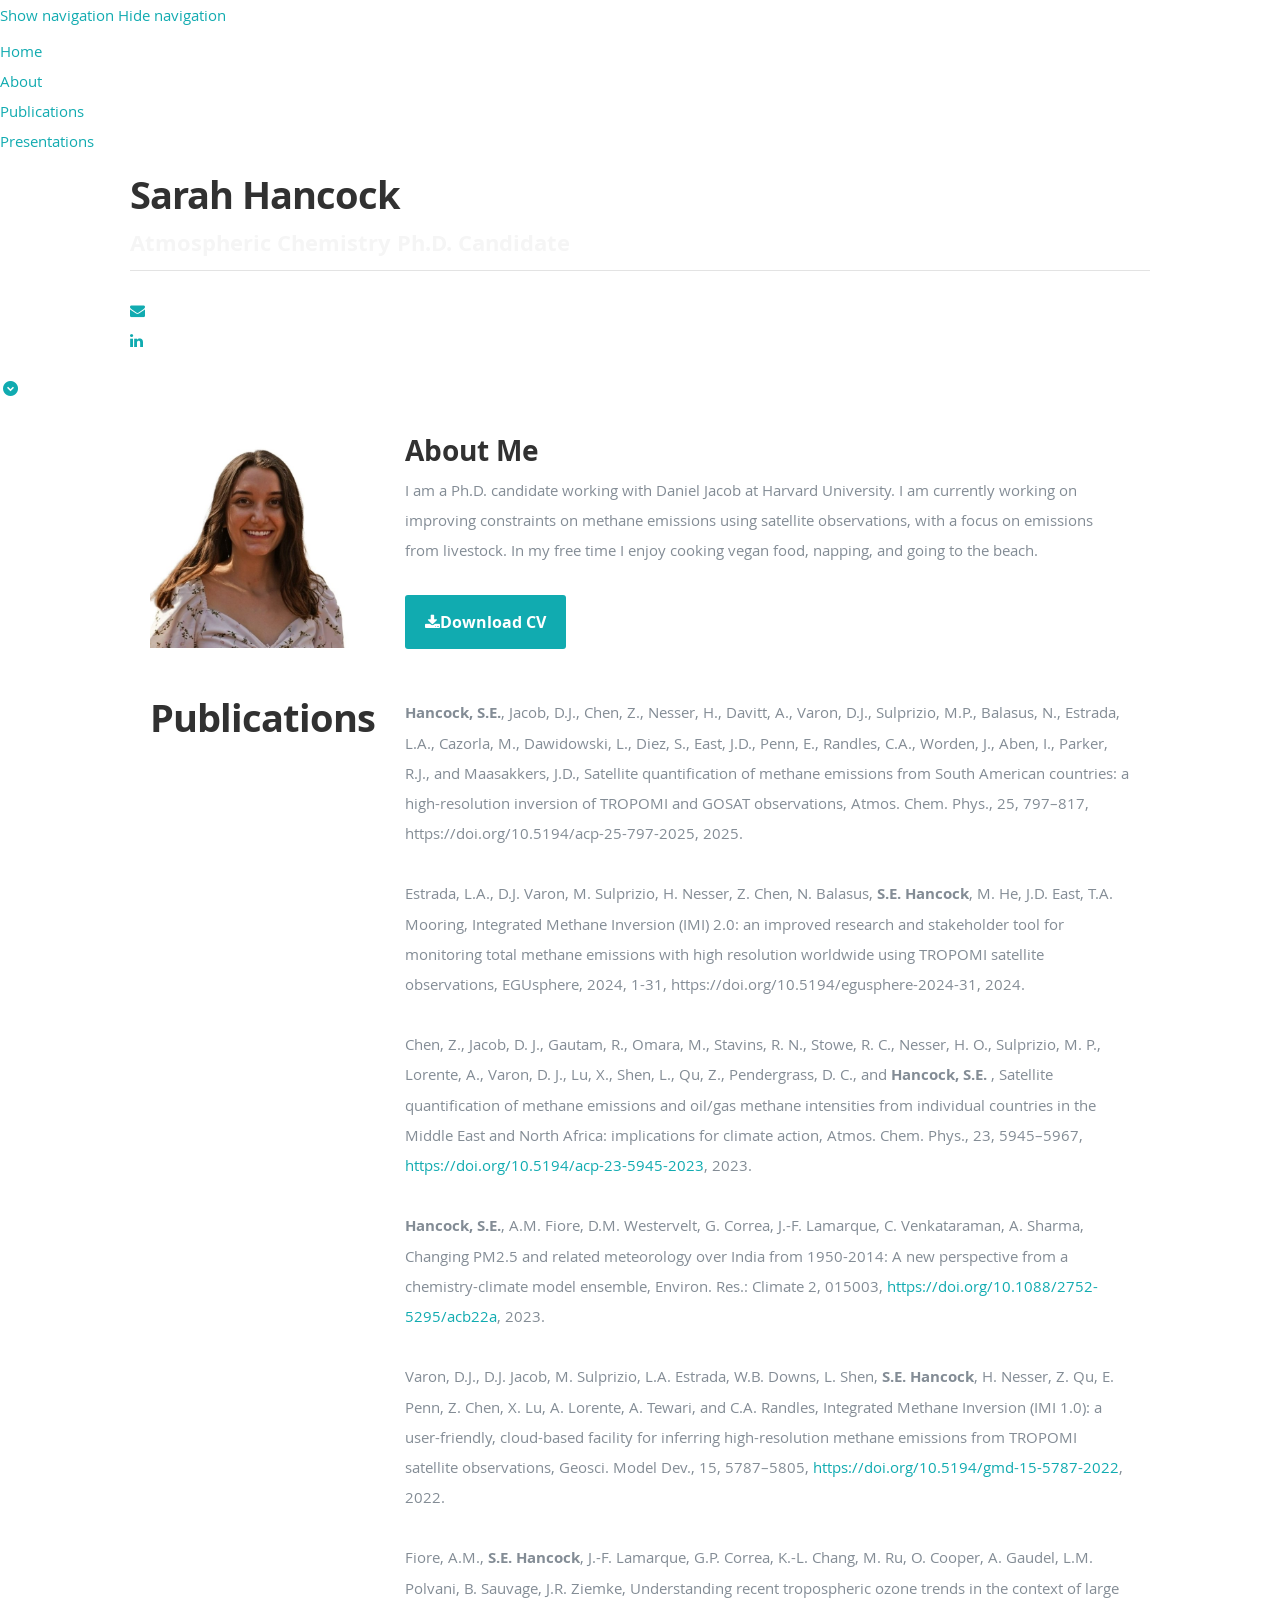
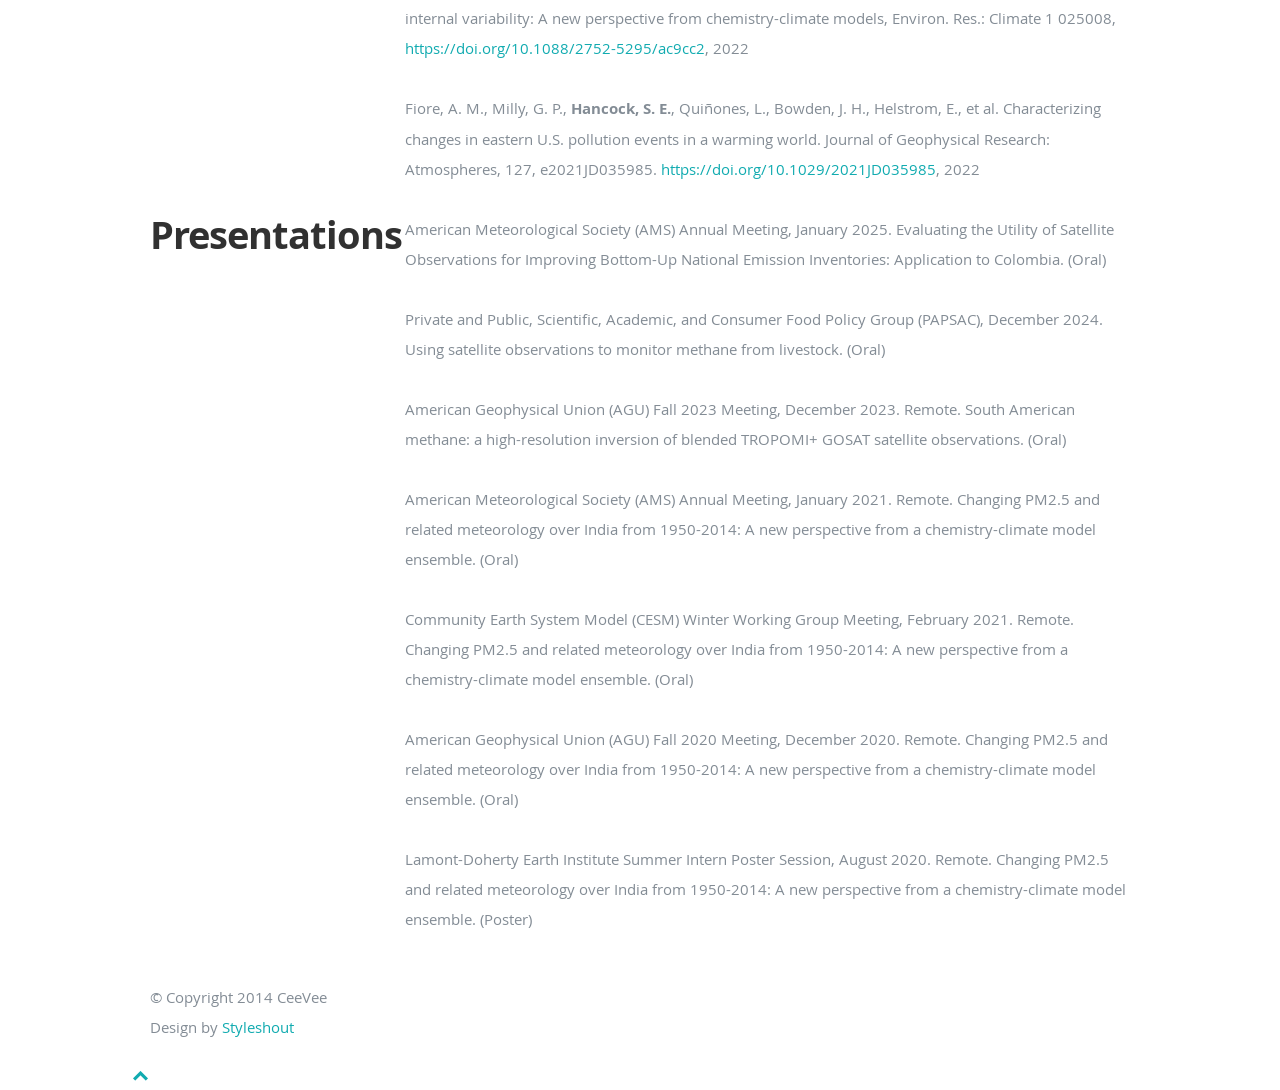
==== index.html @ 3d1467e2 "Fix citation" ====
<!DOCTYPE html>
<!--[if lt IE 8 ]><html class="no-js ie ie7" lang="en"> <![endif]-->
<!--[if IE 8 ]><html class="no-js ie ie8" lang="en"> <![endif]-->
<!--[if (gte IE 8)|!(IE)]><!--><html class="no-js" lang="en"> <!--<![endif]-->
<head>

   <!--- Basic Page Needs
   ================================================== -->
   <meta charset="utf-8">
	<title>Sarah Hancock</title>
	<meta name="description" content="">
	<meta name="author" content="">

   <!-- Mobile Specific Metas
   ================================================== -->
	<meta name="viewport" content="width=device-width, initial-scale=1, maximum-scale=1">

	<!-- CSS
    ================================================== -->
   <link rel="stylesheet" href="css/default.css">
	<link rel="stylesheet" href="css/layout.css">
   <link rel="stylesheet" href="css/media-queries.css">
   <link rel="stylesheet" href="css/magnific-popup.css">

   <!-- Script
   ================================================== -->
	<script src="js/modernizr.js"></script>

   <!-- Favicons
	================================================== -->
	<link rel="shortcut icon" href="favicon.png" >

</head>

<body>

   <!-- Header
   ================================================== -->
   <header id="home">

      <nav id="nav-wrap">

         <a class="mobile-btn" href="#nav-wrap" title="Show navigation">Show navigation</a>
	      <a class="mobile-btn" href="#" title="Hide navigation">Hide navigation</a>

         <ul id="nav" class="nav">
            <li class="current"><a class="smoothscroll" href="#home">Home</a></li>
            <li><a class="smoothscroll" href="#about">About</a></li>
            <li><a class="smoothscroll" href="#publications">Publications</a></li>
            <li><a class="smoothscroll" href="#presentations">Presentations</a></li>
	         <!-- <li><a class="smoothscroll" href="#resume">Resume</a></li> -->
         </ul> <!-- end #nav -->

      </nav> <!-- end #nav-wrap -->

      <div class="row banner">
         <div class="banner-text">
            <h1 class="responsive-headline">Sarah Hancock</h1>
            <h3 style="color:whitesmoke;">Atmospheric Chemistry Ph.D. Candidate</h3>
            <hr />
            <ul class="social">
               <!-- add other icons later like research gate, google scholar -->
               <!-- <li><a href="https://scholar.google.com/citations?user=AaRgiAwAAAAJ&hl=en"><i class="fa-brands fa-google-scholar"></i></a></li> -->
               <li><a href="mailto: sarahhancock@g.harvard.edu"><i class="fa fa-envelope"></i></a></li>
               <li><a href="https://www.linkedin.com/in/sarah-e-hancock/"><i class="fa fa-linkedin"></i></a></li>
            </ul>
         </div>
      </div>

      <p class="scrolldown">
         <a class="smoothscroll" href="#about"><i class="icon-down-circle"></i></a>
      </p>

   </header> <!-- Header End -->


   <!-- About Section
   ================================================== -->
   <section id="about">

      <div class="row">

         <div class="three columns">

            <img class="profile-pic"  src="images/profilepic.jpg" alt="" />

         </div>

         <div class="nine columns main-col">

            <h2>About Me</h2>

            <p>I am a Ph.D. candidate working with Daniel Jacob at Harvard University. I am currently working on improving constraints on methane emissions using satellite observations, with a focus on emissions from livestock. In my free time I enjoy cooking vegan food, napping, and going to the beach. 
            </p>

            <div class="row">

               <div class="columns download">
                  <p>
                     <a href="files/Hancock_CV.pdf" class="button" download><i class="fa fa-download"></i>Download CV</a>
                  </p>
               </div>

            </div> <!-- end row -->

         </div> <!-- end .main-col -->

      </div>

   </section> <!-- About Section End-->


   <!-- Resume Section
   ================================================== -->
   <section id = "publications">
   <section id="resume">

      <!-- Publications
      ----------------------------------------------- -->
      <div class="row">
         <div></div>

         <div class="three columns header-col">
            <h1><span>Publications</span></h1>
         </div>

         <div class="nine columns main-col">

            <div class="row item">
               <div class="twelve columns">
                  <p>
                  <b>Hancock, S.E.</b>, Jacob, D.J., Chen, Z., Nesser, H., Davitt, A., Varon, D.J., Sulprizio, M.P., Balasus, N., Estrada, L.A., Cazorla, M., Dawidowski, L., Diez, S., East, J.D., Penn, E., Randles, C.A., Worden, J., Aben, I., Parker, R.J., and Maasakkers, J.D., Satellite quantification of methane emissions from South American countries: a high-resolution inversion of TROPOMI and GOSAT observations, Atmos. Chem. Phys., 25, 797–817, https://doi.org/10.5194/acp-25-797-2025, 2025.
                  </p>
               </div>
            </div> <!-- item end -->

            <div class="row item">
               <div class="twelve columns">
                  <p>
                  Estrada, L.A., D.J. Varon, M. Sulprizio, H. Nesser, Z. Chen, N. Balasus, <b>S.E. Hancock</b>, M. He, J.D. East, T.A. Mooring, Integrated Methane Inversion (IMI) 2.0: an improved research and stakeholder tool for monitoring total methane emissions with high resolution worldwide using TROPOMI satellite observations, EGUsphere, 2024, 1-31, https://doi.org/10.5194/egusphere-2024-31, 2024.
                  </p>
               </div>
            </div> <!-- item end -->

            <div class="row item">
               <div class="twelve columns">
                  <p>
                  Chen, Z., Jacob, D. J., Gautam, R., Omara, M., Stavins, R. N., Stowe, R. C., Nesser, H. O., Sulprizio, M. P., Lorente, A., Varon, D. J., Lu, X., Shen, L., Qu, Z., Pendergrass, D. C., and <b> Hancock, S.E. </b>, Satellite quantification of methane emissions and oil/gas methane intensities from individual countries in the Middle East and North Africa: implications for climate action, Atmos. Chem. Phys., 23, 5945–5967, <a href = "https://doi.org/10.5194/acp-23-5945-2023">https://doi.org/10.5194/acp-23-5945-2023</a>, 2023.
                  </p>
               </div>
            </div> <!-- item end -->

            <div class="row item">
               <div class="twelve columns">
                  <p>
                  <b>Hancock, S.E.</b>, A.M. Fiore, D.M. Westervelt, G. Correa, J.-F. Lamarque, C. Venkataraman, A. Sharma, Changing PM2.5 and related meteorology over India from 1950-2014: A new perspective from a chemistry-climate model ensemble, Environ. Res.: Climate 2, 015003, <a href = "https://doi.org/10.1088/2752-5295/acb22a">https://doi.org/10.1088/2752-5295/acb22a</a>, 2023.
                  </p>
               </div>
            </div> <!-- item end -->

            <div class="row item">
               <div class="twelve columns">
                  <p>
                  Varon, D.J., D.J. Jacob, M. Sulprizio, L.A. Estrada, W.B. Downs, L. Shen, <b>S.E. Hancock</b>, H. Nesser, Z. Qu, E. Penn, Z. Chen, X. Lu, A. Lorente, A. Tewari, and C.A. Randles, Integrated Methane Inversion (IMI 1.0): a user-friendly, cloud-based facility for inferring high-resolution methane emissions from TROPOMI satellite observations, Geosci. Model Dev., 15, 5787–5805,  <a href="https://doi.org/10.5194/gmd-15-5787-2022">https://doi.org/10.5194/gmd-15-5787-2022</a>, 2022.
                  </p>
               </div>
            </div> <!-- item end -->

            <div class="row item">
               <div class="twelve columns">
                  <p>
                  Fiore, A.M., <b>S.E. Hancock</b>, J.-F. Lamarque, G.P. Correa, K.-L. Chang, M. Ru, O. Cooper, A. Gaudel, L.M. Polvani, B. Sauvage, J.R. Ziemke, Understanding recent tropospheric ozone trends in the context of large internal variability: A new perspective from chemistry-climate models, Environ. Res.: Climate 1 025008, <a href = "https://doi.org/10.1088/2752-5295/ac9cc2">https://doi.org/10.1088/2752-5295/ac9cc2</a>, 2022
                  </p>
               </div>
            </div> <!-- item end -->

            <div class="row item">
               <div class="twelve columns">
                  <p>
                  Fiore, A. M., Milly, G. P., <b>Hancock, S. E.</b>, Quiñones, L., Bowden, J. H., Helstrom, E., et al. Characterizing changes in eastern U.S. pollution events in a warming world. Journal of Geophysical Research: Atmospheres, 127, e2021JD035985. <a href = "https://doi.org/10.1029/2021JD035985">https://doi.org/10.1029/2021JD035985</a>, 2022
                  </p>
               </div>
            </div> <!-- item end -->

         </div> <!-- main-col end -->

      </div> <!-- End Work -->
   </section>
   </section>

   <section id = "presentations">
   <section id="resume">
      <div class="row">
         <div class="three columns header-col">
            <h1><span>Presentations</span></h1>
         </div>

         <div class="nine columns main-col">
            <div class="row item">
               <div class="twelve columns">
                  <p>
                  American Meteorological Society (AMS) Annual Meeting, January 2025.
                  Evaluating the Utility of Satellite Observations for Improving Bottom-Up National Emission Inventories: Application to Colombia. (Oral)
                  </p>
               </div>
            </div> <!-- item end -->
            <div class="row item">
               <div class="twelve columns">
                  <p>
                  Private and Public, Scientific, Academic, and Consumer Food Policy Group (PAPSAC), December 2024. Using satellite observations to monitor methane from livestock. (Oral)
                  </p>
               </div>
            </div> <!-- item end -->
            <div class="row item">
               <div class="twelve columns">
                  <p>
                  American Geophysical Union (AGU) Fall 2023 Meeting, December 2023.
                  Remote. South American methane: a high-resolution inversion of blended TROPOMI+ GOSAT satellite observations. (Oral) 
                  </p>
               </div>
            </div> <!-- item end -->

            <div class="row item">
               <div class="twelve columns">
                  <p>
                  American Meteorological Society (AMS) Annual Meeting, January 2021.
                  Remote. Changing PM2.5 and related meteorology over India from 1950-2014: A new perspective from a chemistry-climate model ensemble. (Oral) 
                  </p>
               </div>
            </div> <!-- item end -->

            <div class="row item">
               <div class="twelve columns">
                  <p>
                  Community Earth System Model (CESM) Winter Working Group Meeting, February 2021.
                  Remote. Changing PM2.5 and related meteorology over India from 1950-2014: A new perspective from a chemistry-climate model ensemble. (Oral) 
                  </p>
               </div>
            </div> <!-- item end -->

            <div class="row item">
               <div class="twelve columns">
                  <p>
                  American Geophysical Union (AGU) Fall 2020 Meeting, December 2020.
                  Remote. Changing PM2.5 and related meteorology over India from 1950-2014: A new perspective from a chemistry-climate model ensemble. (Oral) 
                  </p>
               </div>
            </div> <!-- item end -->

            <div class="row item">
               <div class="twelve columns">
                  <p>
                  Lamont-Doherty Earth Institute Summer Intern Poster Session, August 2020.
                  Remote. Changing PM2.5 and related meteorology over India from 1950-2014: A new perspective from a chemistry-climate model ensemble. (Poster)
                  </p>
               </div>
            </div> <!-- item end -->
         </div> <!-- main-col end -->

      </div> <!-- End Work -->

   </section> <!-- Resume Section End-->
   </section>




   <!-- footer
   ================================================== -->
   <footer>

      <div class="row">

         <div class="twelve columns">

            <ul class="social-links">
            </ul>

            <ul class="copyright">
               <li>&copy; Copyright 2014 CeeVee</li>
               <li>Design by <a href="http://www.styleshout.com/" title="Styleshout" target="_blank">Styleshout</a></li>   
            </ul>

         </div>

         <div id="go-top"><a class="smoothscroll" title="Back to Top" href="#home"><i class="icon-up-open"></i></a></div>

      </div>

   </footer> <!-- Footer End-->

   <!-- Java Script
   ================================================== -->
   <script src="http://ajax.googleapis.com/ajax/libs/jquery/1.10.2/jquery.min.js"></script>
   <script>window.jQuery || document.write('<script src="js/jquery-1.10.2.min.js"><\/script>')</script>
   <script type="text/javascript" src="js/jquery-migrate-1.2.1.min.js"></script>

   <script src="js/jquery.flexslider.js"></script>
   <script src="js/waypoints.js"></script>
   <script src="js/jquery.fittext.js"></script>
   <script src="js/magnific-popup.js"></script>
   <script src="js/init.js"></script>

</body>

</html>
---- css/default.css ----
/*
=====================================================================
*   Ceevee v1.0 Default Stylesheet
*   url: styleshout.com
*   03-17-2014
=====================================================================

TOC:
a. Webfonts and Icon fonts
b. Reset
c. Default Styles
   1. Basic
   2. Typography
   3. Links
   4. Images
   5. Buttons
   6. Forms
d. Grid
e. Others
   1. Clearing
   2. Misc

=====================================================================  */

/* ------------------------------------------------------------------ */
/* a. Webfonts and Icon fonts
 ------------------------------------------------------------------ */

@import url("fonts.css");
@import url("fontello/css/fontello.css");
@import url("font-awesome/css/font-awesome.min.css");

/* ------------------------------------------------------------------
/* b. Reset
      Adapted from:
      Normalize.css - https://github.com/necolas/normalize.css/
      HTML5 Doctor Reset - html5doctor.com/html-5-reset-stylesheet/
/* ------------------------------------------------------------------ */

html, body, div, span, object, iframe,
h1, h2, h3, h4, h5, h6, p, blockquote, pre,
abbr, address, cite, code,
del, dfn, em, img, ins, kbd, q, samp,
small, strong, sub, sup, var,
b, i,
dl, dt, dd, ol, ul, li,
fieldset, form, label, legend,
table, caption, tbody, tfoot, thead, tr, th, td,
article, aside, canvas, details, figcaption, figure,
footer, header, hgroup, menu, nav, section, summary,
time, mark, audio, video {
   margin: 0;
   padding: 0;
   border: 0;
   outline: 0;
   font-size: 100%;
   vertical-align: baseline;
   background: transparent;
}

article,aside,details,figcaption,figure,
footer,header,hgroup,menu,nav,section {
   display: block;
}

audio,
canvas,
video {
   display: inline-block;
}

audio:not([controls]) {
   display: none;
   height: 0;
}

[hidden] { display: none; }

code, kbd, pre, samp {
   font-family: monospace, serif;
   font-size: 1em;
}

pre {
   white-space: pre;
   white-space: pre-wrap;
   word-wrap: break-word;
}

blockquote, q { quotes: &#8220 &#8220; }

blockquote:before, blockquote:after,
q:before, q:after {
   content: '';
   content: none;
}

ins {
   background-color: #ff9;
   color: #000;
   text-decoration: none;
}

mark {
   background-color: #A7F4F6;
   color: #555;
}

del { text-decoration: line-through; }

abbr[title], dfn[title] {
   border-bottom: 1px dotted;
   cursor: help;
}

table {
   border-collapse: collapse;
   border-spacing: 0;
}


/* ------------------------------------------------------------------ */
/* c. Default and Basic Styles
      Adapted from:
      Skeleton CSS Framework - http://www.getskeleton.com/
      Typeplate Typographic Starter Kit - http://typeplate.com/
/* ------------------------------------------------------------------ */

/*  1. Basic  ------------------------------------------------------- */

*,
*:before,
*:after {
   -moz-box-sizing: border-box;
   -webkit-box-sizing: border-box;
   box-sizing: border-box;
}

html {
   font-size: 62.5%;
   -webkit-font-smoothing: antialiased;
}

body {
   background: #fff;
   font-family: 'opensans-regular', sans-serif;
   font-weight: normal;
   font-size: 15px;
   line-height: 30px;
	color: #838C95;

   -webkit-font-smoothing: antialiased; /* Fix for webkit rendering */
	-webkit-text-size-adjust: 100%;
}

/*  2. Typography
       Vertical rhythm with leading derived from 6
--------------------------------------------------------------------- */

h1, h2, h3, h4, h5, h6 {
   color: #313131;
	font-family: 'opensans-bold', sans-serif;
   font-weight: normal;
}
h1 a, h2 a, h3 a, h4 a, h5 a, h6 a { font-weight: inherit; }
h1 { font-size: 38px; line-height: 42px; margin-bottom: 12px; letter-spacing: -1px; }
h2 { font-size: 28px; line-height: 36px; margin-bottom: 6px; }
h3 { font-size: 22px; line-height: 30px; margin-bottom: 12px; }
h4 { font-size: 20px; line-height: 30px; margin-bottom: 6px; }
h5 { font-size: 18px; line-height: 30px; }
h6 { font-size: 14px; line-height: 30px; }
.subheader { }

p { margin: 0 0 30px 0; }
p img { margin: 0; }
p.lead {
   font: 19px/36px 'opensans-light', sans-serif;
   margin-bottom: 18px;
}

/* for 'em' and 'strong' tags, font-size and line-height should be same with
the body tag due to rendering problems in some browsers */
em { font: 15px/30px 'opensans-italic', sans-serif; }
strong, b { font: 15px/30px 'opensans-bold', sans-serif; }
small { font-size: 11px; line-height: inherit; }

/*	Blockquotes */
blockquote {
   margin: 30px 0px;
   padding-left: 40px;
   position: relative;
}
blockquote:before {
   content: "\201C";
   opacity: 0.45;
   font-size: 80px;
   line-height: 0px;
   margin: 0;
   font-family: arial, sans-serif;

   position: absolute;
   top:  30px;
	left: 0;
}
blockquote p {
   font-family: 'librebaskerville-italic', serif;
   padding: 0;
   font-size: 18px;
   line-height: 36px;
}
blockquote cite {
   display: block;
   font-size: 12px;
   font-style: normal;
   line-height: 18px;
}
blockquote cite:before { content: "\2014 \0020"; }
blockquote cite a,
blockquote cite a:visited { color: #8B9798; border: none }

/* ---------------------------------------------------------------------
/*  Pull Quotes Markup
/*
    <aside class="pull-quote">
		<blockquote>
			<p></p>
		</blockquote>
	 </aside>
/*
/* --------------------------------------------------------------------- */
.pull-quote {
   position: relative;
	padding: 18px 30px 18px 0px;
}
.pull-quote:before,
.pull-quote:after {
	height: 1em;
	opacity: 0.45;
	position: absolute;
	font-size: 80px;
   font-family: Arial, Sans-Serif;
}
.pull-quote:before {
	content: "\201C";
	top:  33px;
	left: 0;
}
.pull-quote:after {
	content: '\201D';
	bottom: -33px;
	right: 0;
}
.pull-quote blockquote {
   margin: 0;
}
.pull-quote blockquote:before {
   content: none;
}

/* Abbreviations */
abbr {
   font-family: 'opensans-bold', sans-serif;
	font-variant: small-caps;
	text-transform: lowercase;
   letter-spacing: .5px;
	color: gray;
}
abbr:hover { cursor: help; }

/* drop cap */
.drop-cap:first-letter {
	float: left;
	margin: 0;
	padding: 14px 6px 0 0;
	font-size: 84px;
	font-family: /* Copperplate */ 'opensans-bold', sans-serif;
   line-height: 60px;
	text-indent: 0;
	background: transparent;
	color: inherit;
}

hr { border: solid #E3E3E3; border-width: 1px 0 0; clear: both; margin: 11px 0 30px; height: 0; }


/*  3. Links  ------------------------------------------------------- */

a, a:visited {
   text-decoration: none;
   outline: 0;
   color: #11ABB0;

   -webkit-transition: color .3s ease-in-out;
   -moz-transition: color .3s ease-in-out;
   -o-transition: color .3s ease-in-out;
   transition: color .3s ease-in-out;
}
a:hover, a:focus { color: #313131; }
p a, p a:visited { line-height: inherit; }


/*  4. List  --------------------------------------------------------- */

ul, ol { margin-bottom: 24px; margin-top: 12px; }
ul { list-style: none outside; }
ol { list-style: decimal; }
ol, ul.square, ul.circle, ul.disc { margin-left: 30px; }
ul.square { list-style: square outside; }
ul.circle { list-style: circle outside; }
ul.disc { list-style: disc outside; }
ul ul, ul ol,
ol ol, ol ul { margin: 6px 0 6px 30px; }
ul ul li, ul ol li,
ol ol li, ol ul li { margin-bottom: 6px; }
li { line-height: 18px; margin-bottom: 12px; }
ul.large li { }
li p { }

/* ---------------------------------------------------------------------
/*  Stats Tab Markup

    <ul class="stats-tabs">
		<li><a href="#">[value]<b>[name]</b></a></li>
	 </ul>

    Extend this object into your markup.
/*
/* --------------------------------------------------------------------- */
.stats-tabs {
   padding: 0;
   margin: 24px 0;
}
.stats-tabs li {
	display: inline-block;
	margin: 0 10px 18px 0;
	padding: 0 10px 0 0;
	border-right: 1px solid #ccc;
}
.stats-tabs li:last-child {
	margin: 0;
	padding: 0;
	border: none;
}
.stats-tabs li a {
	display: inline-block;
	font-size: 22px;
	font-family: 'opensans-bold', sans-serif;
   border: none;
   color: #313131;
}
.stats-tabs li a:hover {
   color:#11ABB0;
}
.stats-tabs li a b {
	display: block;
	margin: 6px 0 0 0;
	font-size: 13px;
	font-family: 'opensans-regular', sans-serif;
   color: #8B9798;
}

/* definition list */
dl { margin: 12px 0; }
dt { margin: 0; color:#11ABB0; }
dd { margin: 0 0 0 20px; }

/* Lining Definition Style Markup */
.lining dt,
.lining dd {
	display: inline;
	margin: 0;
}
.lining dt + dt:before,
.lining dd + dt:before {
	content: "\A";
	white-space: pre;
}
.lining dd + dd:before {
	content: ", ";
}
.lining dd:before {
	content: ": ";
	margin-left: -0.2em;
}

/* Dictionary Definition Style Markup */
.dictionary-style dt {
	display: inline;
	counter-reset: definitions;
}
.dictionary-style dt + dt:before {
	content: ", ";
	margin-left: -0.2em;
}
.dictionary-style dd {
	display: block;
	counter-increment: definitions;
}
.dictionary-style dd:before {
	content: counter(definitions, decimal) ". ";
}

/* Pagination */
.pagination {
   margin: 36px auto;
   text-align: center;
}
.pagination ul li {
   display: inline-block;
   margin: 0;
   padding: 0;
}
.pagination .page-numbers {
   font: 15px/18px 'opensans-bold', sans-serif;
   display: inline-block;
   padding: 6px 10px;
   margin-right: 3px;
   margin-bottom: 6px;
	color: #6E757C;
	background-color: #E6E8EB;

	-webkit-transition: all 200ms ease-in-out;
	-moz-transition: all 200ms ease-in-out;
	-o-transition: all 200ms ease-in-out;
	-ms-transition: all 200ms ease-in-out;
	transition: all 200ms ease-in-out;

   -moz-border-radius: 3px;
   -webkit-border-radius: 3px;
   -khtml-border-radius: 3px;
	border-radius: 3px;
}
.pagination .page-numbers:hover {
   background: #838A91;
   color: #fff;
}
.pagination .current,
.pagination .current:hover {
   background-color: #11ABB0;
   color: #fff;
}
.pagination .inactive,
.pagination .inactive:hover {
   background-color: #E6E8EB;
	color: #A9ADB2;
}
.pagination .prev, .pagination .next {}

/*  5. Images  --------------------------------------------------------- */

img {
   max-width: 100%;
   height: auto;
}
img.pull-right { margin: 12px 0px 0px 18px; }
img.pull-left { margin: 12px 18px 0px 0px; }

/*  6. Buttons  --------------------------------------------------------- */

.button,
.button:visited,
button,
input[type="submit"],
input[type="reset"],
input[type="button"] {
   font: 16px/30px 'opensans-bold', sans-serif;
   background: #11ABB0;
   display: inline-block;
	text-decoration: none;
   letter-spacing: 0;
   color: #fff;
	padding: 12px 20px;
	margin-bottom: 18px;
   border: none;
   cursor: pointer;
   height: auto;

   -webkit-transition: all .2s ease-in-out;
	-moz-transition: all .2s ease-in-out;
	-o-transition: all .2s ease-in-out;
	-ms-transition: all .2s ease-in-out;
	transition: all .2s ease-in-out;

   -moz-border-radius: 3px;
   -webkit-border-radius: 3px;
   -khtml-border-radius: 3px;
   border-radius: 3px;
}

.button:hover,
button:hover,
input[type="submit"]:hover,
input[type="reset"]:hover,
input[type="button"]:hover {
   background: #3d4145;
   color: #fff;
}

.button:active,
button:active,
input[type="submit"]:active,
input[type="reset"]:active,
input[type="button"]:active {
   background: #3d4145;
   color: #fff;
}

.button.full-width,
button.full-width,
input[type="submit"].full-width,
input[type="reset"].full-width,
input[type="button"].full-width {
	width: 100%;
	padding-left: 0 !important;
	padding-right: 0 !important;
	text-align: center;
}

/* Fix for odd Mozilla border & padding issues */
button::-moz-focus-inner,
input::-moz-focus-inner {
    border: 0;
    padding: 0;
}


/*  7. Forms  --------------------------------------------------------- */

form { margin-bottom: 24px; }
fieldset { margin-bottom: 24px; }

input[type="text"],
input[type="password"],
input[type="email"],
textarea,
select {
   display: block;
   padding: 18px 15px;
   margin: 0 0 24px 0;
   border: 0;
   outline: none;
   vertical-align: middle;
   min-width: 225px;
	max-width: 100%;
   font-size: 15px;
   line-height: 24px;
	color: #647373;
	background: #D3D9D9;

}

/* select { padding: 0;
   width: 220px;
   } */

input[type="text"]:focus,
input[type="password"]:focus,
input[type="email"]:focus,
textarea:focus {
   color: #B3B7BC;
	background-color: #3d4145;
}

textarea { min-height: 220px; }

label,
legend {
   font: 16px/24px 'opensans-bold', sans-serif;
	margin: 12px 0;
   color: #3d4145;
   display: block;
}
label span,
legend span {
	color: #8B9798;
   font: 14px/24px 'opensans-regular', sans-serif;
}

input[type="checkbox"],
input[type="radio"] {
    font-size: 15px;
    color: #737373;
}

input[type="checkbox"] { display: inline; }

/* ------------------------------------------------------------------ */
/* d. Grid
---------------------------------------------------------------------
   gutter = 40px.
/* ------------------------------------------------------------------ */

/* default
--------------------------------------------------------------- */
.row {
   width: 96%;
   max-width: 1020px;
   margin: 0 auto;
}
/* fixed width for IE8 */
.ie .row { width: 1000px ; }

.narrow .row { max-width: 980px; }

.row .row { width: auto; max-width: none; margin: 0 -20px; }

/* row clearing */
.row:before,
.row:after {
    content: " ";
    display: table;
}
.row:after {
    clear: both;
}

.column, .columns {
   position: relative;
   padding: 0 20px;
   min-height: 1px;
   float: left;
}
.column.centered, .columns.centered  {
    float: none;
    margin: 0 auto;
}

/* removed gutters */
.row.collapsed > .column,
.row.collapsed > .columns,
.column.collapsed, .columns.collapsed  { padding: 0; }

[class*="column"] + [class*="column"]:last-child { float: right; }
[class*="column"] + [class*="column"].end { float: right; }

/* column widths */
.row .one         { width: 8.33333%; }
.row .two         { width: 16.66667%; }
.row .three       { width: 25%; }
.row .four        { width: 33.33333%; }
.row .five        { width: 41.66667%; }
.row .six         { width: 50%; }
.row .seven       { width: 58.33333%; }
.row .eight       { width: 66.66667%; }
.row .nine        { width: 75%; }
.row .ten         { width: 83.33333%; }
.row .eleven      { width: 91.66667%; }
.row .twelve      { width: 100%; }

/* Offsets */
.row .offset-1    { margin-left: 8.33333%; }
.row .offset-2    { margin-left: 16.66667%; }
.row .offset-3    { margin-left: 25%; }
.row .offset-4    { margin-left: 33.33333%; }
.row .offset-5    { margin-left: 41.66667%; }
.row .offset-6    { margin-left: 50%; }
.row .offset-7    { margin-left: 58.33333%; }
.row .offset-8    { margin-left: 66.66667%; }
.row .offset-9    { margin-left: 75%; }
.row .offset-10   { margin-left: 83.33333%; }
.row .offset-11   { margin-left: 91.66667%; }

/* Push/Pull */
.row .push-1      { left: 8.33333%; }
.row .pull-1      { right: 8.33333%; }
.row .push-2      { left: 16.66667%; 	}
.row .pull-2      { right: 16.66667%; }
.row .push-3      { left: 25%; }
.row .pull-3      { right: 25%;	}
.row .push-4      { left: 33.33333%; }
.row .pull-4      { right: 33.33333%; }
.row .push-5      { left: 41.66667%; }
.row .pull-5      { right: 41.66667%; }
.row .push-6      { left: 50%; }
.row .pull-6      { right: 50%; }
.row .push-7      { left: 58.33333%; }
.row .pull-7      { right: 58.33333%; }
.row .push-8      { left: 66.66667%; 	}
.row .pull-8      { right: 66.66667%; }
.row .push-9      { left: 75%; }
.row .pull-9      { right: 75%; }
.row .push-10     { left: 83.33333%; }
.row .pull-10     { right: 83.33333%; }
.row .push-11     { left: 91.66667%; }
.row .pull-11     { right: 91.66667%; }

/* block grids
--------------------------------------------------------------------- */
.bgrid-sixths [class*="column"]   { width: 16.66667%; }
.bgrid-quarters [class*="column"] { width: 25%; }
.bgrid-thirds [class*="column"]   { width: 33.33333%; }
.bgrid-halves [class*="column"]   { width: 50%; }

[class*="bgrid"] [class*="column"] + [class*="column"]:last-child { float: left; }

/* Left clearing for block grid columns - columns that changes width in
different screen sizes. Allows columns with different heights to align
properly.
--------------------------------------------------------------------- */
.first { clear: left; }   /* first column in default screen */
.s-first { clear: none; } /* first column in smaller screens */

/* smaller screens
--------------------------------------------------------------- */
@media only screen and (max-width: 900px) {

   /* block grids on small screens */
   .s-bgrid-sixths [class*="column"]   { width: 16.66667%; }
   .s-bgrid-quarters [class*="column"] { width: 25%; }
   .s-bgrid-thirds [class*="column"]   { width: 33.33333%; }
   .s-bgrid-halves [class*="column"]   { width: 50%; }

   /* block grids left clearing */
   .first { clear: none; }
   .s-first { clear: left; }

}

/* mobile wide/smaller tablets
--------------------------------------------------------------- */
@media only screen and (max-width: 767px) {

   .row {
	   width: 460px;
	   margin: 0 auto;
      padding: 0;
	}
   .column, .columns {
	   width: auto !important;
	   float: none;
	   margin-left: 0;
	   margin-right: 0;
      padding: 0 30px;
   }
   .row .row { width: auto; max-width: none; margin: 0 -30px; }

   [class*="column"] + [class*="column"]:last-child { float: none; }
   [class*="bgrid"] [class*="column"] + [class*="column"]:last-child { float: none; }

   /* Offsets */
   .row .offset-1    { margin-left: 0%; }
   .row .offset-2    { margin-left: 0%; }
   .row .offset-3    { margin-left: 0%; }
   .row .offset-4    { margin-left: 0%; }
   .row .offset-5    { margin-left: 0%; }
   .row .offset-6    { margin-left: 0%; }
   .row .offset-7    { margin-left: 0%; }
   .row .offset-8    { margin-left: 0%; }
   .row .offset-9    { margin-left: 0%; }
   .row .offset-10   { margin-left: 0%; }
   .row .offset-11   { margin-left: 0%; }
}

/* mobile narrow
--------------------------------------------------------------- */
@media only screen and (max-width: 460px) {

   .row { width: auto; }

}

/* larger screens
--------------------------------------------------------------- */
@media screen and (min-width: 1200px) {

   .wide .row { max-width: 1180px; }

}

/* ------------------------------------------------------------------ */
/* e. Others
/* ------------------------------------------------------------------ */

/*  1. Clearing
    (http://nicolasgallagher.com/micro-clearfix-hack/
--------------------------------------------------------------------- */

.cf:before,
.cf:after {
    content: " ";
    display: table;
}
.cf:after {
    clear: both;
}

/*  2. Misc -------------------------------------------------------- */

.remove-bottom { margin-bottom: 0 !important; }
.half-bottom { margin-bottom: 12px !important; }
.add-bottom { margin-bottom: 24px !important; }
.no-border { border: none; }

.text-center  { text-align: center !important; }
.text-left    { text-align: left !important; }
.text-right   { text-align: right !important; }
.pull-left    { float: left !important; }
.pull-right   { float: right !important; }
.align-center {
	margin-left: auto !important;
	margin-right: auto !important;
	text-align: center !important;
}
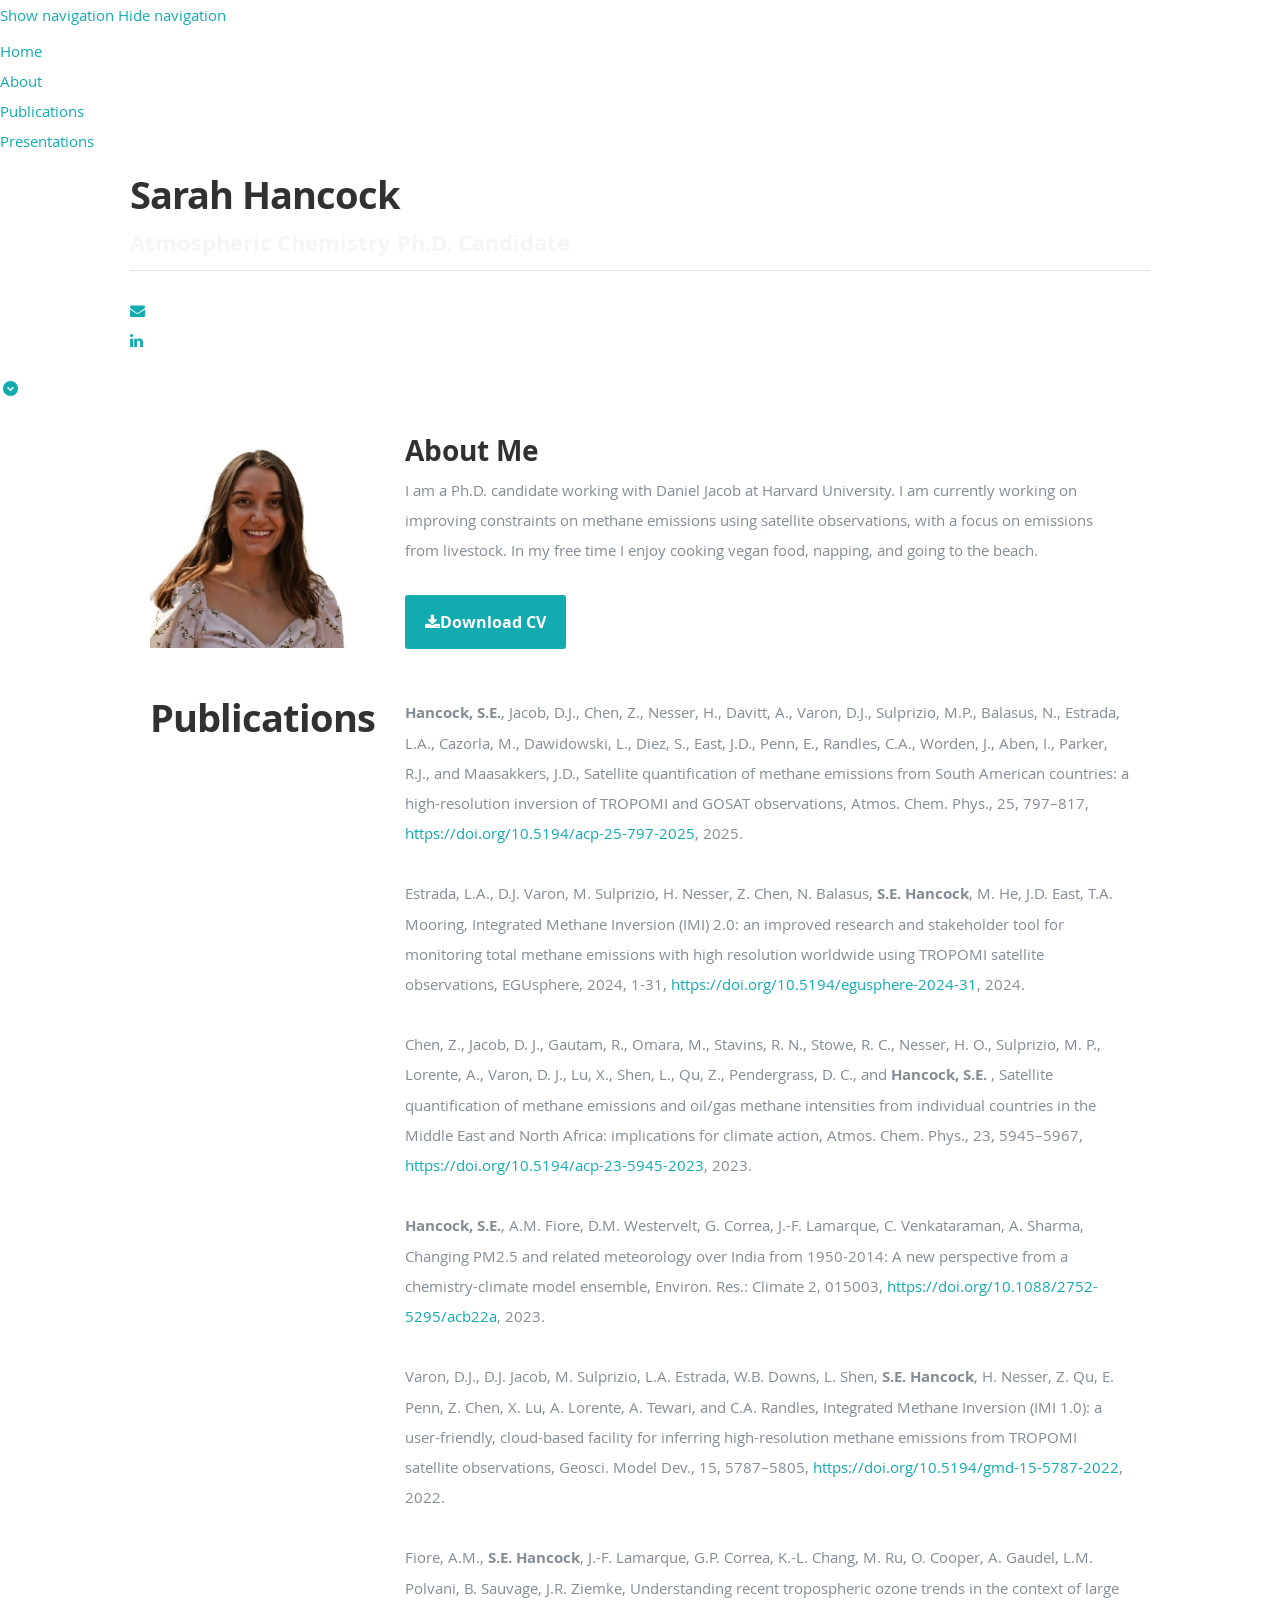
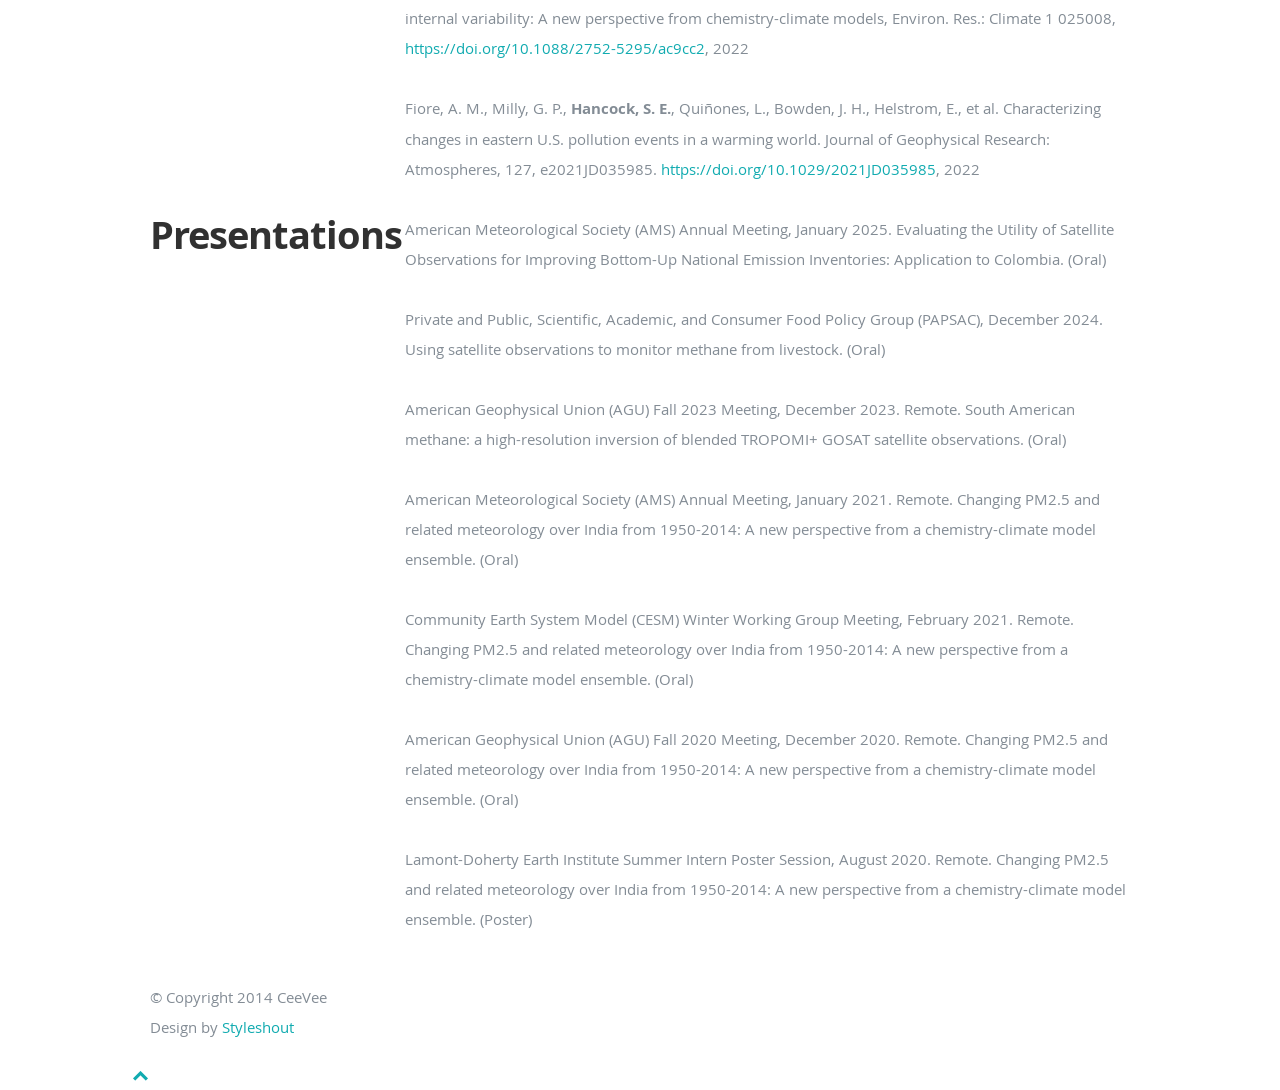
==== commit 576cfacd: "Fix link" ====
--- a/index.html
+++ b/index.html
@@ -129,15 +129,15 @@
             <div class="row item">
                <div class="twelve columns">
                   <p>
-                  <b>Hancock, S.E.</b>, Jacob, D.J., Chen, Z., Nesser, H., Davitt, A., Varon, D.J., Sulprizio, M.P., Balasus, N., Estrada, L.A., Cazorla, M., Dawidowski, L., Diez, S., East, J.D., Penn, E., Randles, C.A., Worden, J., Aben, I., Parker, R.J., and Maasakkers, J.D., Satellite quantification of methane emissions from South American countries: a high-resolution inversion of TROPOMI and GOSAT observations, Atmos. Chem. Phys., 25, 797–817, https://doi.org/10.5194/acp-25-797-2025, 2025.
-                  </p>
-               </div>
-            </div> <!-- item end -->
-
-            <div class="row item">
-               <div class="twelve columns">
-                  <p>
-                  Estrada, L.A., D.J. Varon, M. Sulprizio, H. Nesser, Z. Chen, N. Balasus, <b>S.E. Hancock</b>, M. He, J.D. East, T.A. Mooring, Integrated Methane Inversion (IMI) 2.0: an improved research and stakeholder tool for monitoring total methane emissions with high resolution worldwide using TROPOMI satellite observations, EGUsphere, 2024, 1-31, https://doi.org/10.5194/egusphere-2024-31, 2024.
+                  <b>Hancock, S.E.</b>, Jacob, D.J., Chen, Z., Nesser, H., Davitt, A., Varon, D.J., Sulprizio, M.P., Balasus, N., Estrada, L.A., Cazorla, M., Dawidowski, L., Diez, S., East, J.D., Penn, E., Randles, C.A., Worden, J., Aben, I., Parker, R.J., and Maasakkers, J.D., Satellite quantification of methane emissions from South American countries: a high-resolution inversion of TROPOMI and GOSAT observations, Atmos. Chem. Phys., 25, 797–817, <a href = "https://doi.org/10.5194/acp-25-797-2025"> https://doi.org/10.5194/acp-25-797-2025</a>, 2025.
+                  </p>
+               </div>
+            </div> <!-- item end -->
+
+            <div class="row item">
+               <div class="twelve columns">
+                  <p>
+                  Estrada, L.A., D.J. Varon, M. Sulprizio, H. Nesser, Z. Chen, N. Balasus, <b>S.E. Hancock</b>, M. He, J.D. East, T.A. Mooring, Integrated Methane Inversion (IMI) 2.0: an improved research and stakeholder tool for monitoring total methane emissions with high resolution worldwide using TROPOMI satellite observations, EGUsphere, 2024, 1-31, <a href = "https://doi.org/10.5194/egusphere-2024-31"> https://doi.org/10.5194/egusphere-2024-31</a>, 2024.
                   </p>
                </div>
             </div> <!-- item end -->
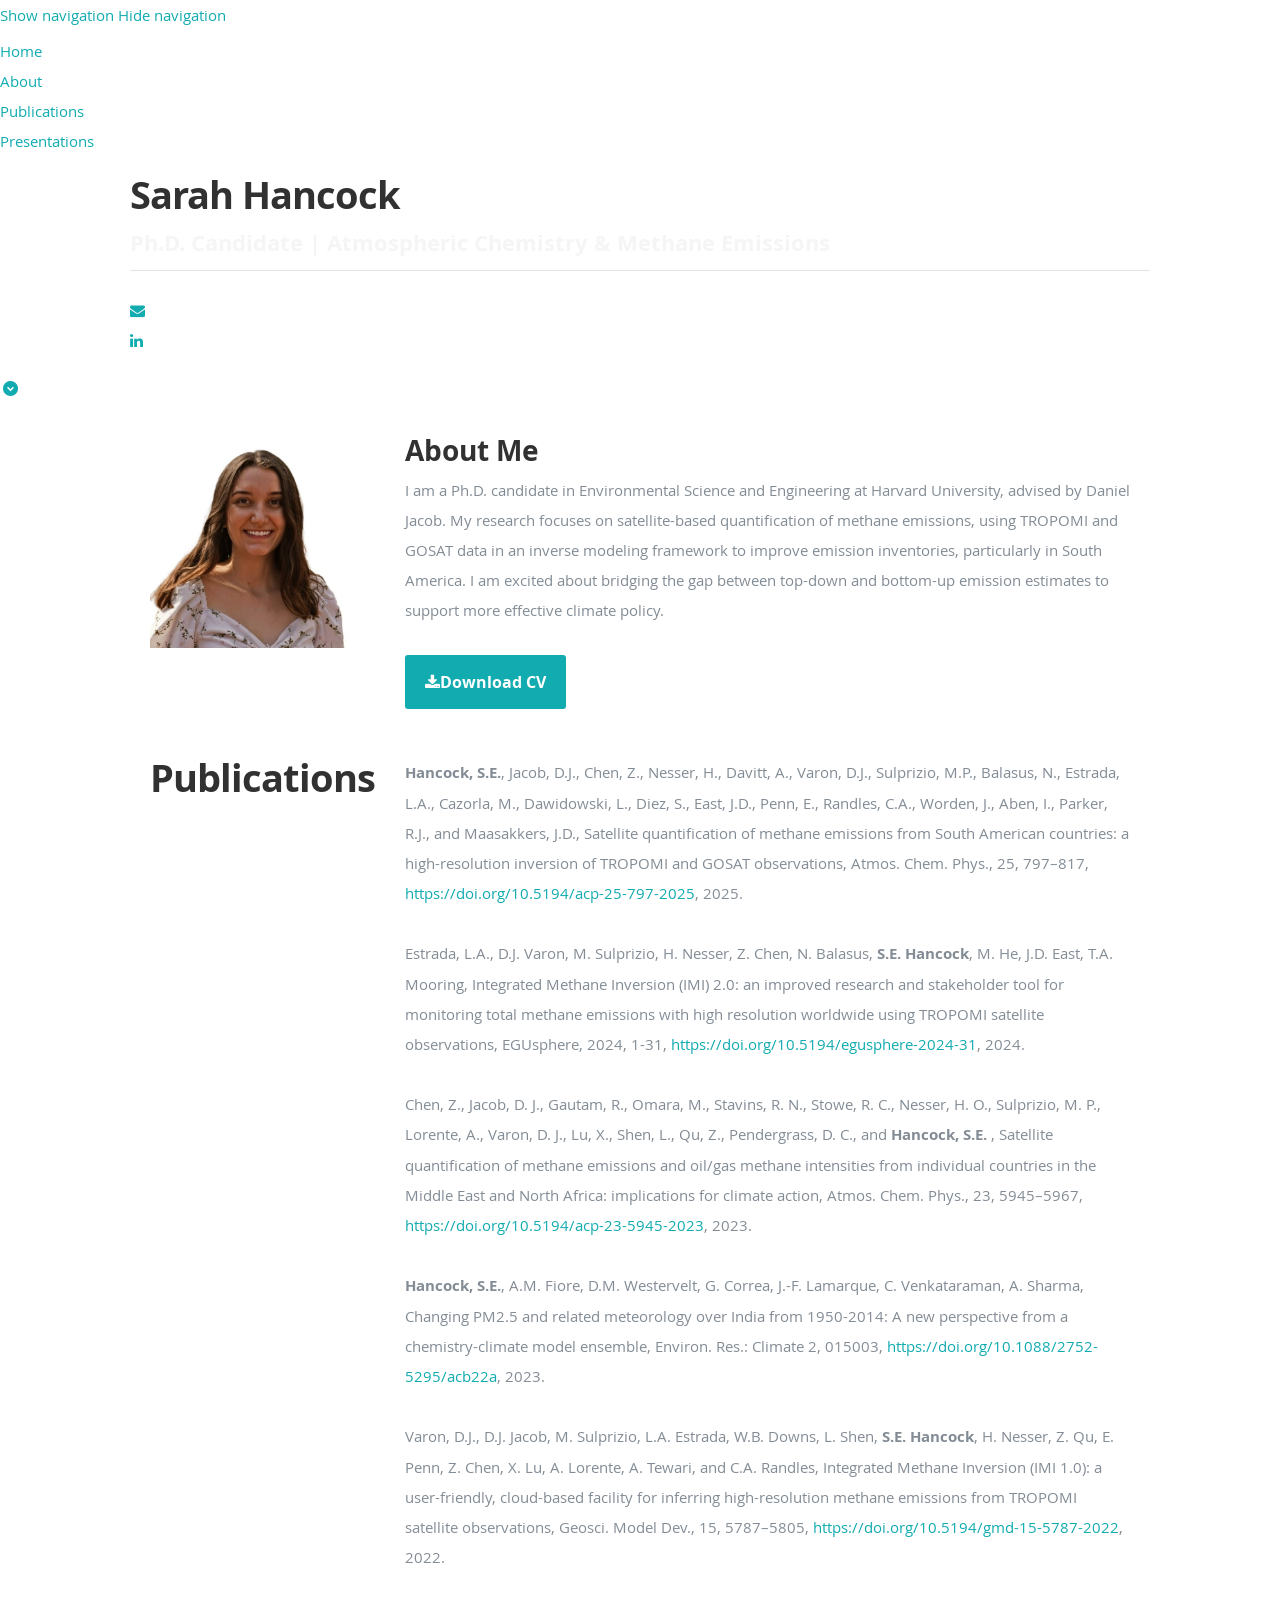
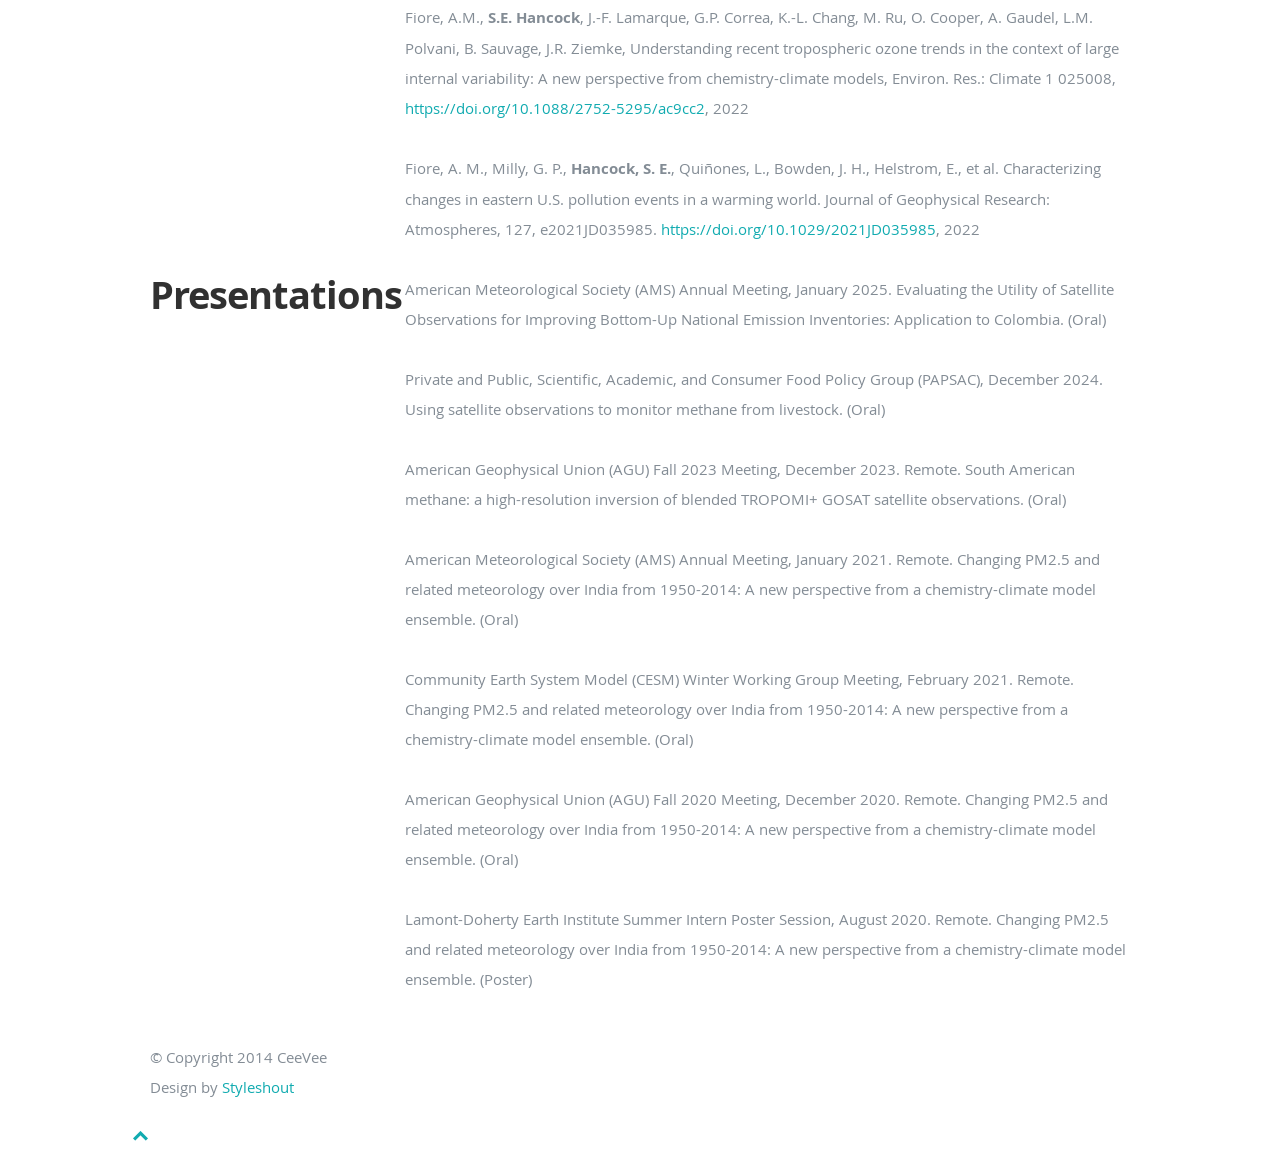
==== commit 037fd3cb: "Update header in index.html" ====
--- a/index.html
+++ b/index.html
@@ -56,7 +56,7 @@
       <div class="row banner">
          <div class="banner-text">
             <h1 class="responsive-headline">Sarah Hancock</h1>
-            <h3 style="color:whitesmoke;">Atmospheric Chemistry Ph.D. Candidate</h3>
+            <h3 style="color:whitesmoke;">Ph.D. Candidate | Atmospheric Chemistry & Methane Emissions</h3>
             <hr />
             <ul class="social">
                <!-- add other icons later like research gate, google scholar -->
@@ -90,7 +90,7 @@
 
             <h2>About Me</h2>
 
-            <p>I am a Ph.D. candidate working with Daniel Jacob at Harvard University. I am currently working on improving constraints on methane emissions using satellite observations, with a focus on emissions from livestock. In my free time I enjoy cooking vegan food, napping, and going to the beach. 
+            <p>I am a Ph.D. candidate in Environmental Science and Engineering at Harvard University, advised by Daniel Jacob. My research focuses on satellite-based quantification of methane emissions, using TROPOMI and GOSAT data in an inverse modeling framework to improve emission inventories, particularly in South America. I am excited about bridging the gap between top-down and bottom-up emission estimates to support more effective climate policy. 
             </p>
 
             <div class="row">
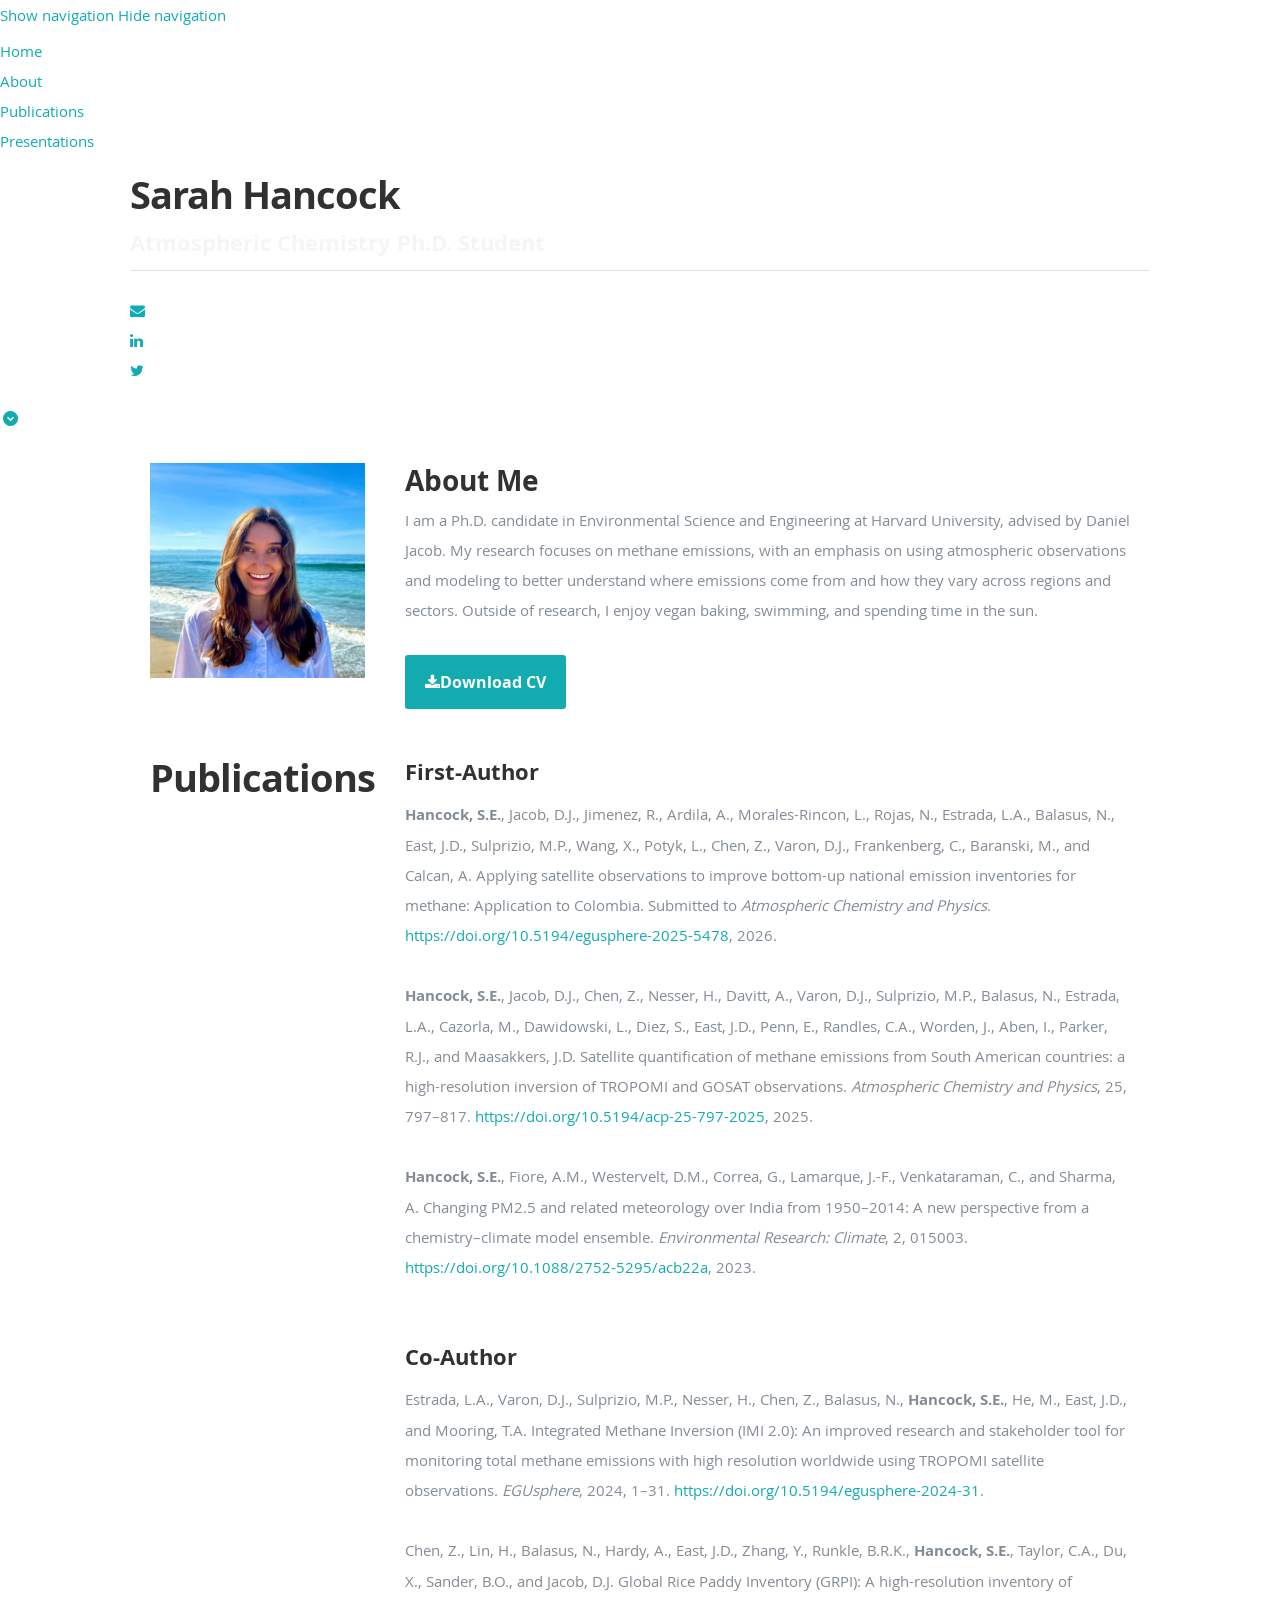
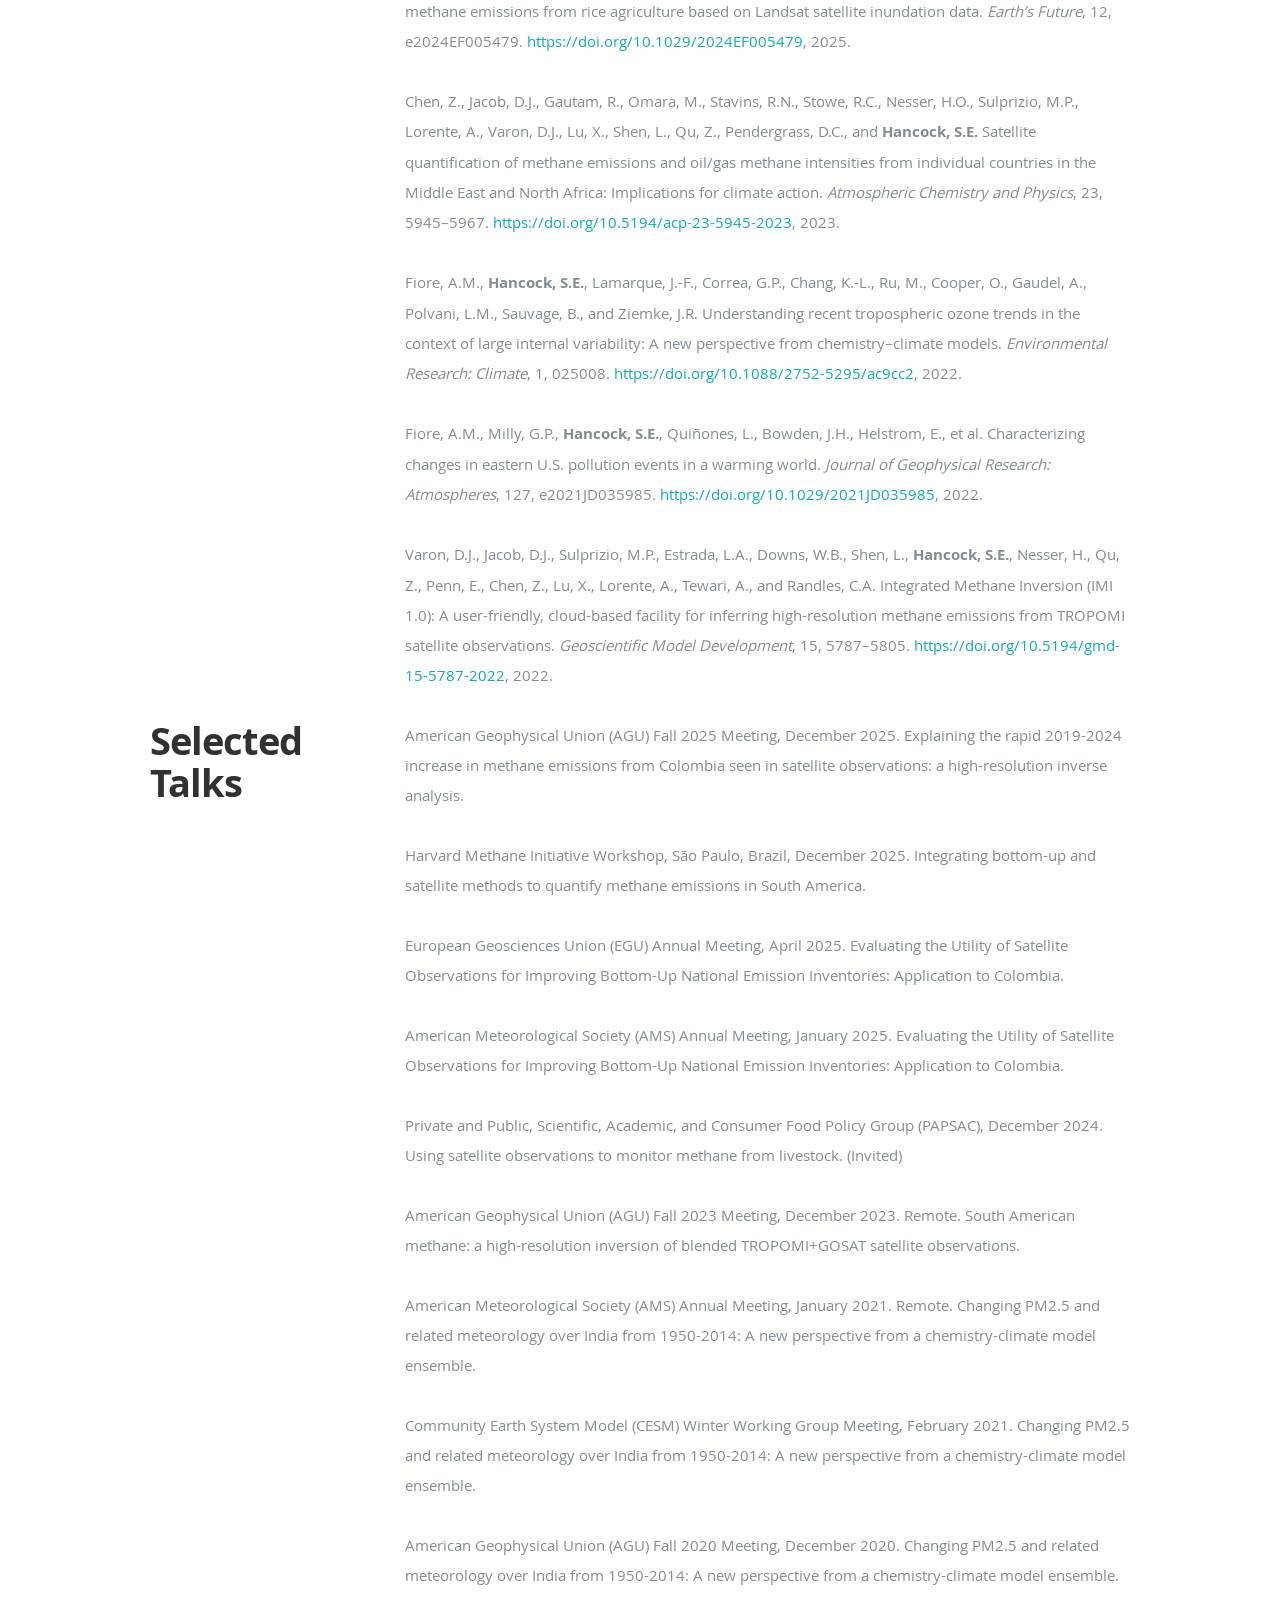
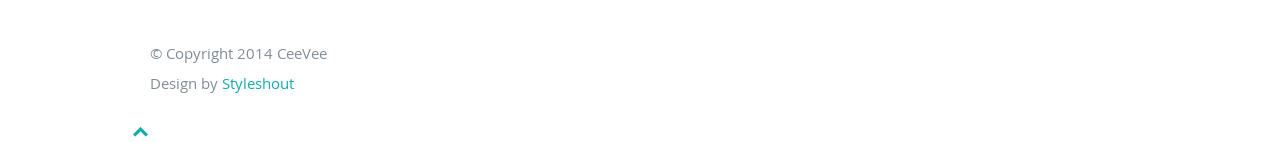
==== commit fad36b98: "Update website files" ====
--- a/index.html
+++ b/index.html
@@ -56,13 +56,14 @@
       <div class="row banner">
          <div class="banner-text">
             <h1 class="responsive-headline">Sarah Hancock</h1>
-            <h3 style="color:whitesmoke;">Ph.D. Candidate | Atmospheric Chemistry & Methane Emissions</h3>
+            <h3 style="color:whitesmoke;">Atmospheric Chemistry Ph.D. Student</h3>
             <hr />
             <ul class="social">
                <!-- add other icons later like research gate, google scholar -->
                <!-- <li><a href="https://scholar.google.com/citations?user=AaRgiAwAAAAJ&hl=en"><i class="fa-brands fa-google-scholar"></i></a></li> -->
                <li><a href="mailto: sarahhancock@g.harvard.edu"><i class="fa fa-envelope"></i></a></li>
                <li><a href="https://www.linkedin.com/in/sarah-e-hancock/"><i class="fa fa-linkedin"></i></a></li>
+               <li><a href="https://twitter.com/sarah_hancock1"><i class="fa fa-twitter"></i></a></li>
             </ul>
          </div>
       </div>
@@ -90,7 +91,7 @@
 
             <h2>About Me</h2>
 
-            <p>I am a Ph.D. candidate in Environmental Science and Engineering at Harvard University, advised by Daniel Jacob. My research focuses on satellite-based quantification of methane emissions, using TROPOMI and GOSAT data in an inverse modeling framework to improve emission inventories, particularly in South America. I am excited about bridging the gap between top-down and bottom-up emission estimates to support more effective climate policy. 
+            <p>I am a Ph.D. candidate in Environmental Science and Engineering at Harvard University, advised by Daniel Jacob. My research focuses on methane emissions, with an emphasis on using atmospheric observations and modeling to better understand where emissions come from and how they vary across regions and sectors. Outside of research, I enjoy vegan baking, swimming, and spending time in the sun.
             </p>
 
             <div class="row">
@@ -110,156 +111,197 @@
    </section> <!-- About Section End-->
 
 
-   <!-- Resume Section
-   ================================================== -->
-   <section id = "publications">
-   <section id="resume">
-
-      <!-- Publications
-      ----------------------------------------------- -->
-      <div class="row">
-         <div></div>
-
-         <div class="three columns header-col">
-            <h1><span>Publications</span></h1>
-         </div>
-
-         <div class="nine columns main-col">
-
-            <div class="row item">
-               <div class="twelve columns">
-                  <p>
-                  <b>Hancock, S.E.</b>, Jacob, D.J., Chen, Z., Nesser, H., Davitt, A., Varon, D.J., Sulprizio, M.P., Balasus, N., Estrada, L.A., Cazorla, M., Dawidowski, L., Diez, S., East, J.D., Penn, E., Randles, C.A., Worden, J., Aben, I., Parker, R.J., and Maasakkers, J.D., Satellite quantification of methane emissions from South American countries: a high-resolution inversion of TROPOMI and GOSAT observations, Atmos. Chem. Phys., 25, 797–817, <a href = "https://doi.org/10.5194/acp-25-797-2025"> https://doi.org/10.5194/acp-25-797-2025</a>, 2025.
-                  </p>
-               </div>
-            </div> <!-- item end -->
-
-            <div class="row item">
-               <div class="twelve columns">
-                  <p>
-                  Estrada, L.A., D.J. Varon, M. Sulprizio, H. Nesser, Z. Chen, N. Balasus, <b>S.E. Hancock</b>, M. He, J.D. East, T.A. Mooring, Integrated Methane Inversion (IMI) 2.0: an improved research and stakeholder tool for monitoring total methane emissions with high resolution worldwide using TROPOMI satellite observations, EGUsphere, 2024, 1-31, <a href = "https://doi.org/10.5194/egusphere-2024-31"> https://doi.org/10.5194/egusphere-2024-31</a>, 2024.
-                  </p>
-               </div>
-            </div> <!-- item end -->
-
-            <div class="row item">
-               <div class="twelve columns">
-                  <p>
-                  Chen, Z., Jacob, D. J., Gautam, R., Omara, M., Stavins, R. N., Stowe, R. C., Nesser, H. O., Sulprizio, M. P., Lorente, A., Varon, D. J., Lu, X., Shen, L., Qu, Z., Pendergrass, D. C., and <b> Hancock, S.E. </b>, Satellite quantification of methane emissions and oil/gas methane intensities from individual countries in the Middle East and North Africa: implications for climate action, Atmos. Chem. Phys., 23, 5945–5967, <a href = "https://doi.org/10.5194/acp-23-5945-2023">https://doi.org/10.5194/acp-23-5945-2023</a>, 2023.
-                  </p>
-               </div>
-            </div> <!-- item end -->
-
-            <div class="row item">
-               <div class="twelve columns">
-                  <p>
-                  <b>Hancock, S.E.</b>, A.M. Fiore, D.M. Westervelt, G. Correa, J.-F. Lamarque, C. Venkataraman, A. Sharma, Changing PM2.5 and related meteorology over India from 1950-2014: A new perspective from a chemistry-climate model ensemble, Environ. Res.: Climate 2, 015003, <a href = "https://doi.org/10.1088/2752-5295/acb22a">https://doi.org/10.1088/2752-5295/acb22a</a>, 2023.
-                  </p>
-               </div>
-            </div> <!-- item end -->
-
-            <div class="row item">
-               <div class="twelve columns">
-                  <p>
-                  Varon, D.J., D.J. Jacob, M. Sulprizio, L.A. Estrada, W.B. Downs, L. Shen, <b>S.E. Hancock</b>, H. Nesser, Z. Qu, E. Penn, Z. Chen, X. Lu, A. Lorente, A. Tewari, and C.A. Randles, Integrated Methane Inversion (IMI 1.0): a user-friendly, cloud-based facility for inferring high-resolution methane emissions from TROPOMI satellite observations, Geosci. Model Dev., 15, 5787–5805,  <a href="https://doi.org/10.5194/gmd-15-5787-2022">https://doi.org/10.5194/gmd-15-5787-2022</a>, 2022.
-                  </p>
-               </div>
-            </div> <!-- item end -->
-
-            <div class="row item">
-               <div class="twelve columns">
-                  <p>
-                  Fiore, A.M., <b>S.E. Hancock</b>, J.-F. Lamarque, G.P. Correa, K.-L. Chang, M. Ru, O. Cooper, A. Gaudel, L.M. Polvani, B. Sauvage, J.R. Ziemke, Understanding recent tropospheric ozone trends in the context of large internal variability: A new perspective from chemistry-climate models, Environ. Res.: Climate 1 025008, <a href = "https://doi.org/10.1088/2752-5295/ac9cc2">https://doi.org/10.1088/2752-5295/ac9cc2</a>, 2022
-                  </p>
-               </div>
-            </div> <!-- item end -->
-
-            <div class="row item">
-               <div class="twelve columns">
-                  <p>
-                  Fiore, A. M., Milly, G. P., <b>Hancock, S. E.</b>, Quiñones, L., Bowden, J. H., Helstrom, E., et al. Characterizing changes in eastern U.S. pollution events in a warming world. Journal of Geophysical Research: Atmospheres, 127, e2021JD035985. <a href = "https://doi.org/10.1029/2021JD035985">https://doi.org/10.1029/2021JD035985</a>, 2022
-                  </p>
-               </div>
-            </div> <!-- item end -->
-
-         </div> <!-- main-col end -->
-
-      </div> <!-- End Work -->
+      <!-- Publications Section
+   ================================================== -->
+   <section id="publications">
+      <section id="resume">
+
+         <div class="row">
+            <div class="three columns header-col">
+               <h1><span>Publications</span></h1>
+            </div>
+
+            <div class="nine columns main-col">
+
+               <div class="row item">
+                  <div class="twelve columns">
+                     <h3>First-Author</h3>
+                  </div>
+               </div>
+
+               <div class="row item">
+                  <div class="twelve columns">
+                     <p>
+                     <b>Hancock, S.E.</b>, Jacob, D.J., Jimenez, R., Ardila, A., Morales-Rincon, L., Rojas, N., Estrada, L.A., Balasus, N., East, J.D., Sulprizio, M.P., Wang, X., Potyk, L., Chen, Z., Varon, D.J., Frankenberg, C., Baranski, M., and Calcan, A. Applying satellite observations to improve bottom-up national emission inventories for methane: Application to Colombia. Submitted to <i>Atmospheric Chemistry and Physics</i>. <a href="https://doi.org/10.5194/egusphere-2025-5478">https://doi.org/10.5194/egusphere-2025-5478</a>, 2026.
+                     </p>
+                  </div>
+               </div>
+
+               <div class="row item">
+                  <div class="twelve columns">
+                     <p>
+                     <b>Hancock, S.E.</b>, Jacob, D.J., Chen, Z., Nesser, H., Davitt, A., Varon, D.J., Sulprizio, M.P., Balasus, N., Estrada, L.A., Cazorla, M., Dawidowski, L., Diez, S., East, J.D., Penn, E., Randles, C.A., Worden, J., Aben, I., Parker, R.J., and Maasakkers, J.D. Satellite quantification of methane emissions from South American countries: a high-resolution inversion of TROPOMI and GOSAT observations. <i>Atmospheric Chemistry and Physics</i>, 25, 797–817. <a href="https://doi.org/10.5194/acp-25-797-2025">https://doi.org/10.5194/acp-25-797-2025</a>, 2025.
+                     </p>
+                  </div>
+               </div>
+
+               <div class="row item">
+                  <div class="twelve columns">
+                     <p>
+                     <b>Hancock, S.E.</b>, Fiore, A.M., Westervelt, D.M., Correa, G., Lamarque, J.-F., Venkataraman, C., and Sharma, A. Changing PM2.5 and related meteorology over India from 1950–2014: A new perspective from a chemistry–climate model ensemble. <i>Environmental Research: Climate</i>, 2, 015003. <a href="https://doi.org/10.1088/2752-5295/acb22a">https://doi.org/10.1088/2752-5295/acb22a</a>, 2023.
+                     </p>
+                  </div>
+               </div>
+
+               <div class="row item" style="margin-top:30px;">
+                  <div class="twelve columns">
+                     <h3>Co-Author</h3>
+                  </div>
+               </div>
+
+               <div class="row item">
+                  <div class="twelve columns">
+                     <p>
+                     Estrada, L.A., Varon, D.J., Sulprizio, M.P., Nesser, H., Chen, Z., Balasus, N., <b>Hancock, S.E.</b>, He, M., East, J.D., and Mooring, T.A. Integrated Methane Inversion (IMI 2.0): An improved research and stakeholder tool for monitoring total methane emissions with high resolution worldwide using TROPOMI satellite observations. <i>EGUsphere</i>, 2024, 1–31. <a href="https://doi.org/10.5194/egusphere-2024-31">https://doi.org/10.5194/egusphere-2024-31</a>.
+                     </p>
+                  </div>
+               </div>
+
+               <div class="row item">
+                  <div class="twelve columns">
+                     <p>
+                     Chen, Z., Lin, H., Balasus, N., Hardy, A., East, J.D., Zhang, Y., Runkle, B.R.K., <b>Hancock, S.E.</b>, Taylor, C.A., Du, X., Sander, B.O., and Jacob, D.J. Global Rice Paddy Inventory (GRPI): A high-resolution inventory of methane emissions from rice agriculture based on Landsat satellite inundation data. <i>Earth’s Future</i>, 12, e2024EF005479. <a href="https://doi.org/10.1029/2024EF005479">https://doi.org/10.1029/2024EF005479</a>, 2025.
+                     </p>
+                  </div>
+               </div>
+
+               <div class="row item">
+                  <div class="twelve columns">
+                     <p>
+                     Chen, Z., Jacob, D.J., Gautam, R., Omara, M., Stavins, R.N., Stowe, R.C., Nesser, H.O., Sulprizio, M.P., Lorente, A., Varon, D.J., Lu, X., Shen, L., Qu, Z., Pendergrass, D.C., and <b>Hancock, S.E.</b> Satellite quantification of methane emissions and oil/gas methane intensities from individual countries in the Middle East and North Africa: Implications for climate action. <i>Atmospheric Chemistry and Physics</i>, 23, 5945–5967. <a href="https://doi.org/10.5194/acp-23-5945-2023">https://doi.org/10.5194/acp-23-5945-2023</a>, 2023.
+                     </p>
+                  </div>
+               </div>
+
+               <div class="row item">
+                  <div class="twelve columns">
+                     <p>
+                     Fiore, A.M., <b>Hancock, S.E.</b>, Lamarque, J.-F., Correa, G.P., Chang, K.-L., Ru, M., Cooper, O., Gaudel, A., Polvani, L.M., Sauvage, B., and Ziemke, J.R. Understanding recent tropospheric ozone trends in the context of large internal variability: A new perspective from chemistry–climate models. <i>Environmental Research: Climate</i>, 1, 025008. <a href="https://doi.org/10.1088/2752-5295/ac9cc2">https://doi.org/10.1088/2752-5295/ac9cc2</a>, 2022.
+                     </p>
+                  </div>
+               </div>
+
+               <div class="row item">
+                  <div class="twelve columns">
+                     <p>
+                     Fiore, A.M., Milly, G.P., <b>Hancock, S.E.</b>, Quiñones, L., Bowden, J.H., Helstrom, E., et al. Characterizing changes in eastern U.S. pollution events in a warming world. <i>Journal of Geophysical Research: Atmospheres</i>, 127, e2021JD035985. <a href="https://doi.org/10.1029/2021JD035985">https://doi.org/10.1029/2021JD035985</a>, 2022.
+                     </p>
+                  </div>
+               </div>
+
+               <div class="row item">
+                  <div class="twelve columns">
+                     <p>
+                     Varon, D.J., Jacob, D.J., Sulprizio, M.P., Estrada, L.A., Downs, W.B., Shen, L., <b>Hancock, S.E.</b>, Nesser, H., Qu, Z., Penn, E., Chen, Z., Lu, X., Lorente, A., Tewari, A., and Randles, C.A. Integrated Methane Inversion (IMI 1.0): A user-friendly, cloud-based facility for inferring high-resolution methane emissions from TROPOMI satellite observations. <i>Geoscientific Model Development</i>, 15, 5787–5805. <a href="https://doi.org/10.5194/gmd-15-5787-2022">https://doi.org/10.5194/gmd-15-5787-2022</a>, 2022.
+                     </p>
+                  </div>
+               </div>
+
+            </div>
+         </div>
+
+      </section>
    </section>
-   </section>
-
-   <section id = "presentations">
-   <section id="resume">
-      <div class="row">
-         <div class="three columns header-col">
-            <h1><span>Presentations</span></h1>
-         </div>
-
-         <div class="nine columns main-col">
-            <div class="row item">
-               <div class="twelve columns">
-                  <p>
-                  American Meteorological Society (AMS) Annual Meeting, January 2025.
-                  Evaluating the Utility of Satellite Observations for Improving Bottom-Up National Emission Inventories: Application to Colombia. (Oral)
-                  </p>
-               </div>
-            </div> <!-- item end -->
-            <div class="row item">
-               <div class="twelve columns">
-                  <p>
-                  Private and Public, Scientific, Academic, and Consumer Food Policy Group (PAPSAC), December 2024. Using satellite observations to monitor methane from livestock. (Oral)
-                  </p>
-               </div>
-            </div> <!-- item end -->
-            <div class="row item">
-               <div class="twelve columns">
-                  <p>
-                  American Geophysical Union (AGU) Fall 2023 Meeting, December 2023.
-                  Remote. South American methane: a high-resolution inversion of blended TROPOMI+ GOSAT satellite observations. (Oral) 
-                  </p>
-               </div>
-            </div> <!-- item end -->
-
-            <div class="row item">
-               <div class="twelve columns">
-                  <p>
-                  American Meteorological Society (AMS) Annual Meeting, January 2021.
-                  Remote. Changing PM2.5 and related meteorology over India from 1950-2014: A new perspective from a chemistry-climate model ensemble. (Oral) 
-                  </p>
-               </div>
-            </div> <!-- item end -->
-
-            <div class="row item">
-               <div class="twelve columns">
-                  <p>
-                  Community Earth System Model (CESM) Winter Working Group Meeting, February 2021.
-                  Remote. Changing PM2.5 and related meteorology over India from 1950-2014: A new perspective from a chemistry-climate model ensemble. (Oral) 
-                  </p>
-               </div>
-            </div> <!-- item end -->
-
-            <div class="row item">
-               <div class="twelve columns">
-                  <p>
-                  American Geophysical Union (AGU) Fall 2020 Meeting, December 2020.
-                  Remote. Changing PM2.5 and related meteorology over India from 1950-2014: A new perspective from a chemistry-climate model ensemble. (Oral) 
-                  </p>
-               </div>
-            </div> <!-- item end -->
-
-            <div class="row item">
-               <div class="twelve columns">
-                  <p>
-                  Lamont-Doherty Earth Institute Summer Intern Poster Session, August 2020.
-                  Remote. Changing PM2.5 and related meteorology over India from 1950-2014: A new perspective from a chemistry-climate model ensemble. (Poster)
-                  </p>
-               </div>
-            </div> <!-- item end -->
-         </div> <!-- main-col end -->
-
-      </div> <!-- End Work -->
-
-   </section> <!-- Resume Section End-->
+
+
+   <!-- Selected Presentations Section
+   ================================================== -->
+   <section id="presentations">
+      <section id="resume">
+
+         <div class="row">
+            <div class="three columns header-col">
+               <h1><span>Selected Talks</span></h1>
+            </div>
+
+            <div class="nine columns main-col">
+
+               <div class="row item">
+                  <div class="twelve columns">
+                     <p>
+                     American Geophysical Union (AGU) Fall 2025 Meeting, December 2025. Explaining the rapid 2019-2024 increase in methane emissions from Colombia seen in satellite observations: a high-resolution inverse analysis.
+                     </p>
+                  </div>
+               </div>
+
+               <div class="row item">
+                  <div class="twelve columns">
+                     <p>
+                     Harvard Methane Initiative Workshop, São Paulo, Brazil, December 2025. Integrating bottom-up and satellite methods to quantify methane emissions in South America.
+                     </p>
+                  </div>
+               </div>
+
+               <div class="row item">
+                  <div class="twelve columns">
+                     <p>
+                     European Geosciences Union (EGU) Annual Meeting, April 2025. Evaluating the Utility of Satellite Observations for Improving Bottom-Up National Emission Inventories: Application to Colombia.
+                     </p>
+                  </div>
+               </div>
+
+               <div class="row item">
+                  <div class="twelve columns">
+                     <p>
+                     American Meteorological Society (AMS) Annual Meeting, January 2025. Evaluating the Utility of Satellite Observations for Improving Bottom-Up National Emission Inventories: Application to Colombia.
+                     </p>
+                  </div>
+               </div>
+
+               <div class="row item">
+                  <div class="twelve columns">
+                     <p>
+                     Private and Public, Scientific, Academic, and Consumer Food Policy Group (PAPSAC), December 2024. Using satellite observations to monitor methane from livestock. (Invited)
+                     </p>
+                  </div>
+               </div>
+
+               <div class="row item">
+                  <div class="twelve columns">
+                     <p>
+                     American Geophysical Union (AGU) Fall 2023 Meeting, December 2023. Remote. South American methane: a high-resolution inversion of blended TROPOMI+GOSAT satellite observations.
+                     </p>
+                  </div>
+               </div>
+
+               <div class="row item">
+                  <div class="twelve columns">
+                     <p>
+                     American Meteorological Society (AMS) Annual Meeting, January 2021. Remote. Changing PM2.5 and related meteorology over India from 1950-2014: A new perspective from a chemistry-climate model ensemble.
+                     </p>
+                  </div>
+               </div>
+
+               <div class="row item">
+                  <div class="twelve columns">
+                     <p>
+                     Community Earth System Model (CESM) Winter Working Group Meeting, February 2021. Changing PM2.5 and related meteorology over India from 1950-2014: A new perspective from a chemistry-climate model ensemble.
+                     </p>
+                  </div>
+               </div>
+
+               <div class="row item">
+                  <div class="twelve columns">
+                     <p>
+                     American Geophysical Union (AGU) Fall 2020 Meeting, December 2020. Changing PM2.5 and related meteorology over India from 1950-2014: A new perspective from a chemistry-climate model ensemble.
+                     </p>
+                  </div>
+               </div>
+
+            </div>
+         </div>
+
+      </section>
    </section>
 
 
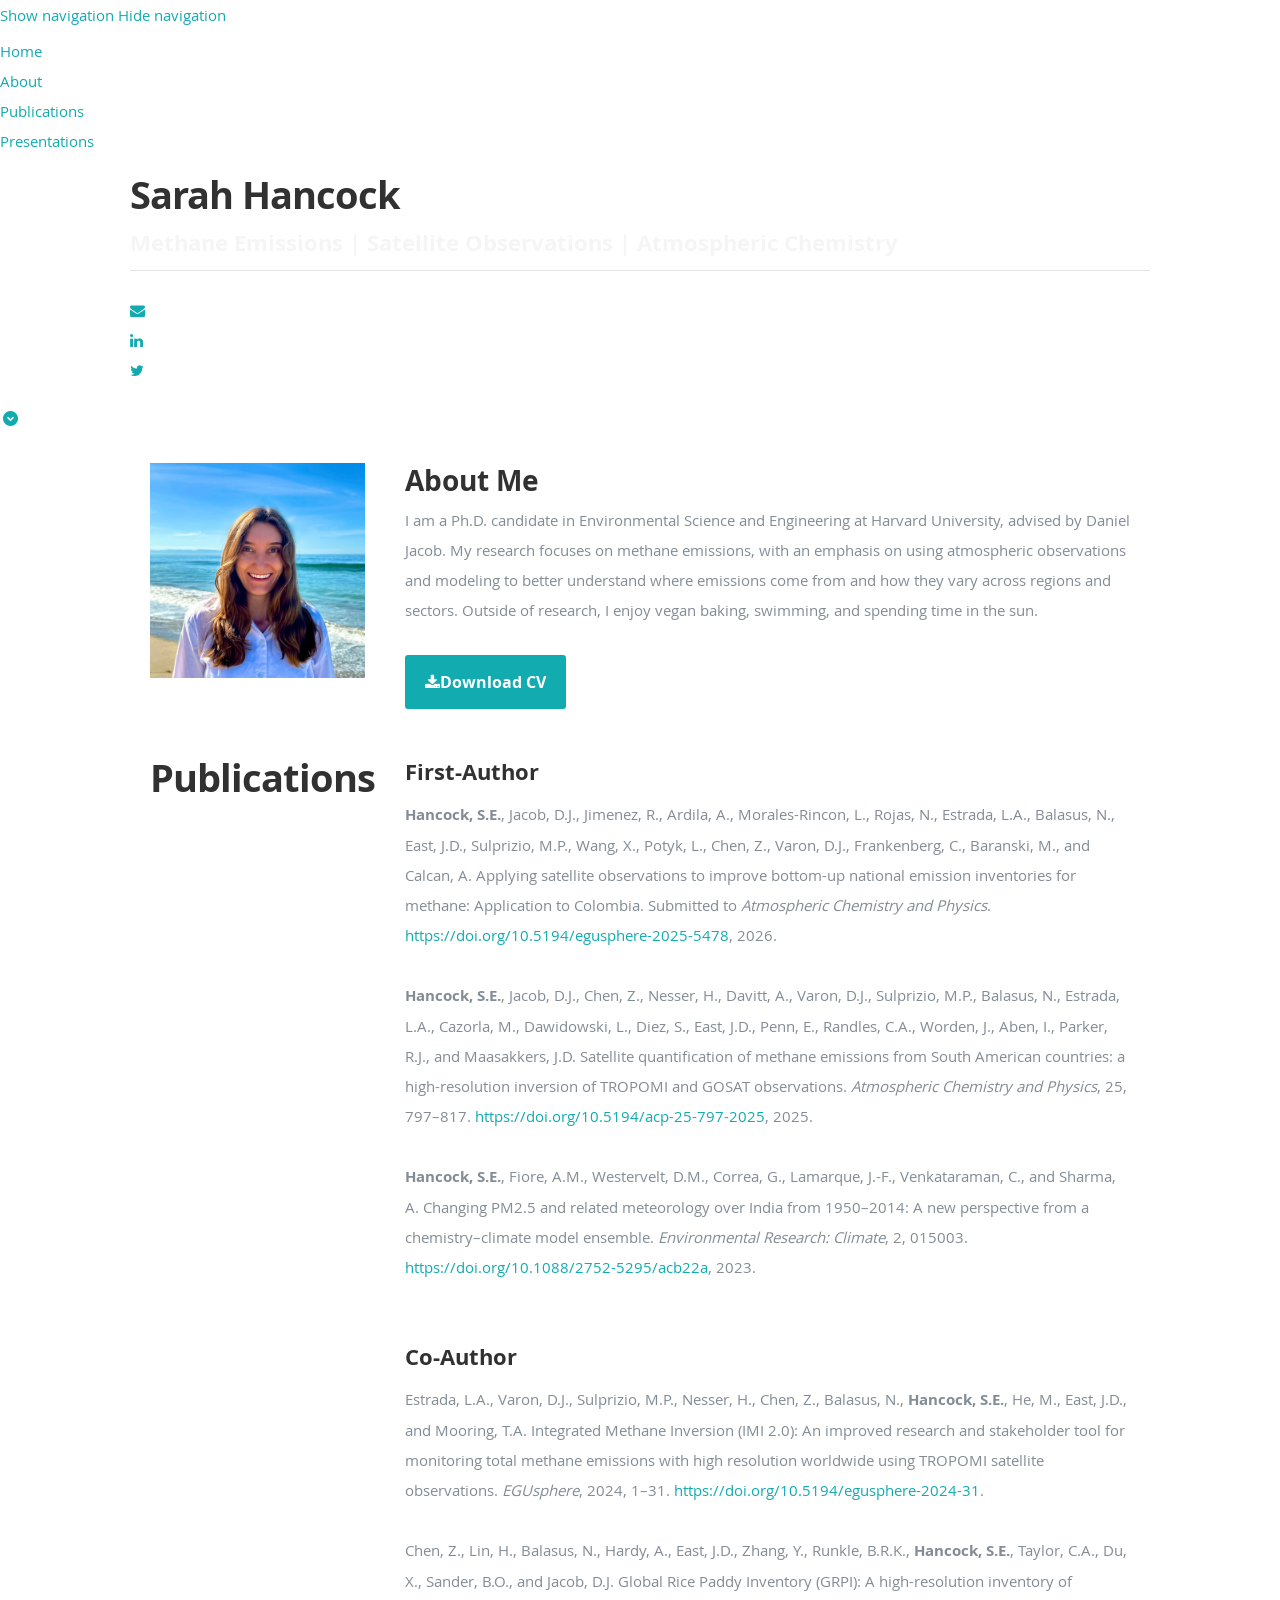
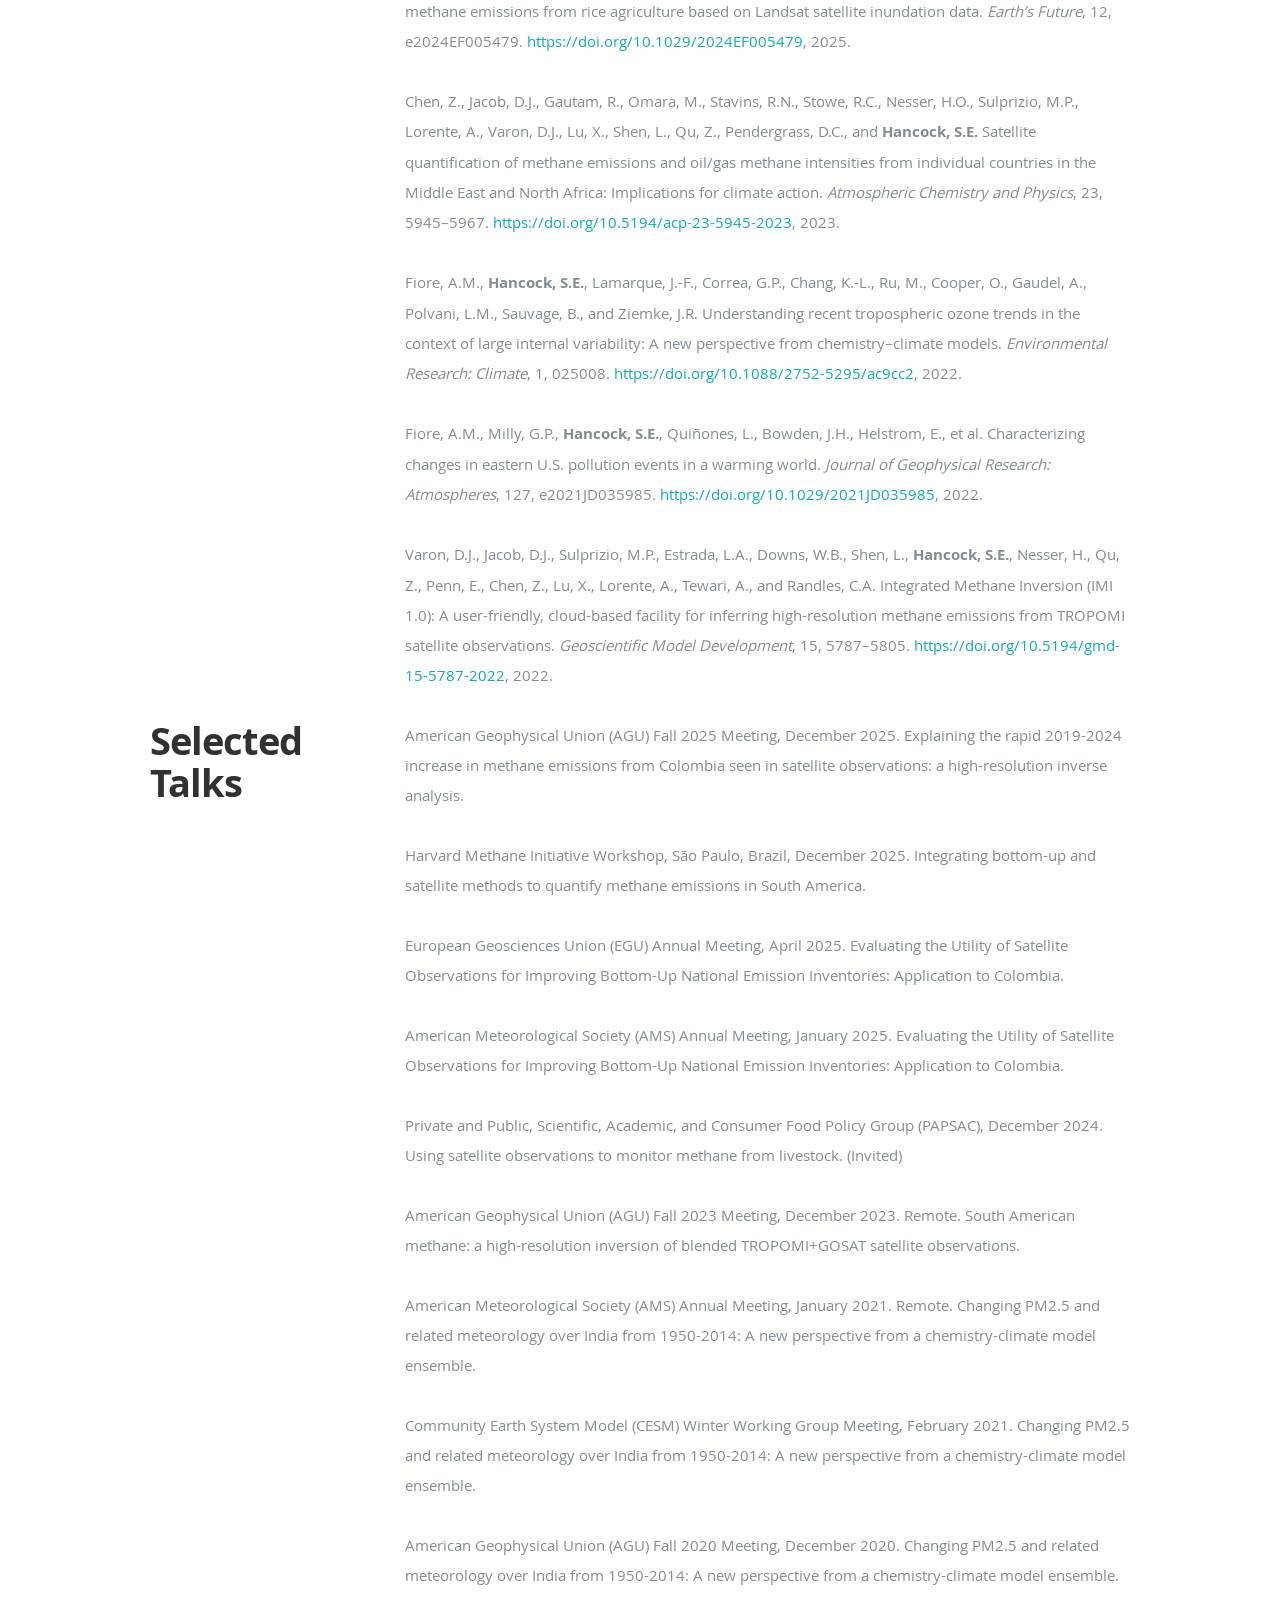
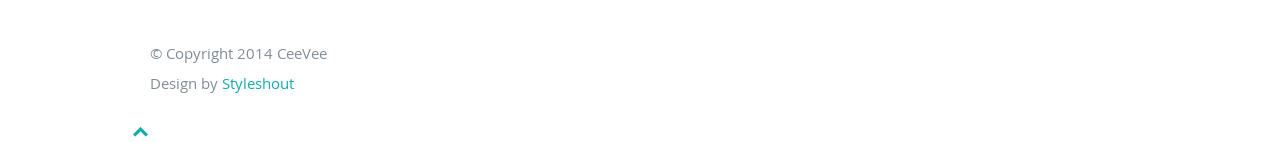
==== commit 96002a05: "Fix" ====
--- a/index.html
+++ b/index.html
@@ -56,7 +56,7 @@
       <div class="row banner">
          <div class="banner-text">
             <h1 class="responsive-headline">Sarah Hancock</h1>
-            <h3 style="color:whitesmoke;">Atmospheric Chemistry Ph.D. Student</h3>
+            <h3 style="color:whitesmoke;">Methane Emissions | Satellite Observations | Atmospheric Chemistry</h3>
             <hr />
             <ul class="social">
                <!-- add other icons later like research gate, google scholar -->
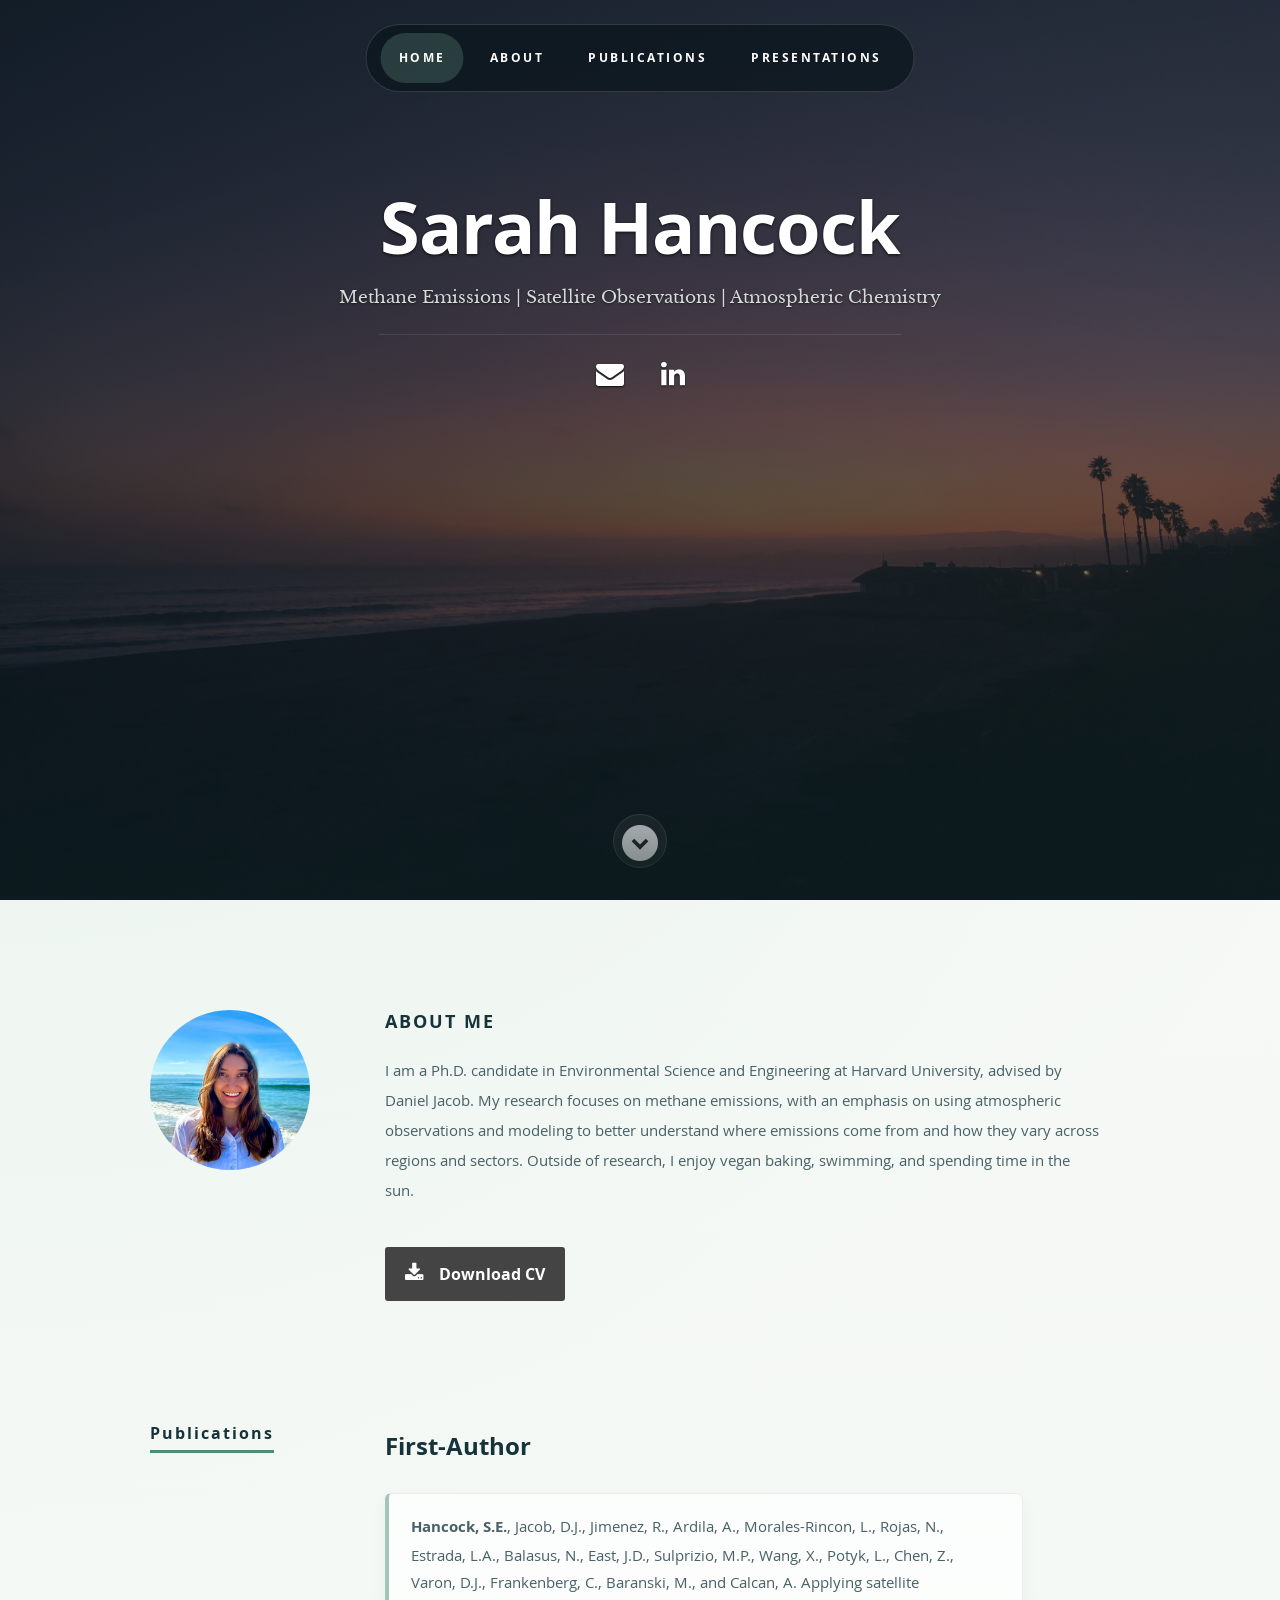
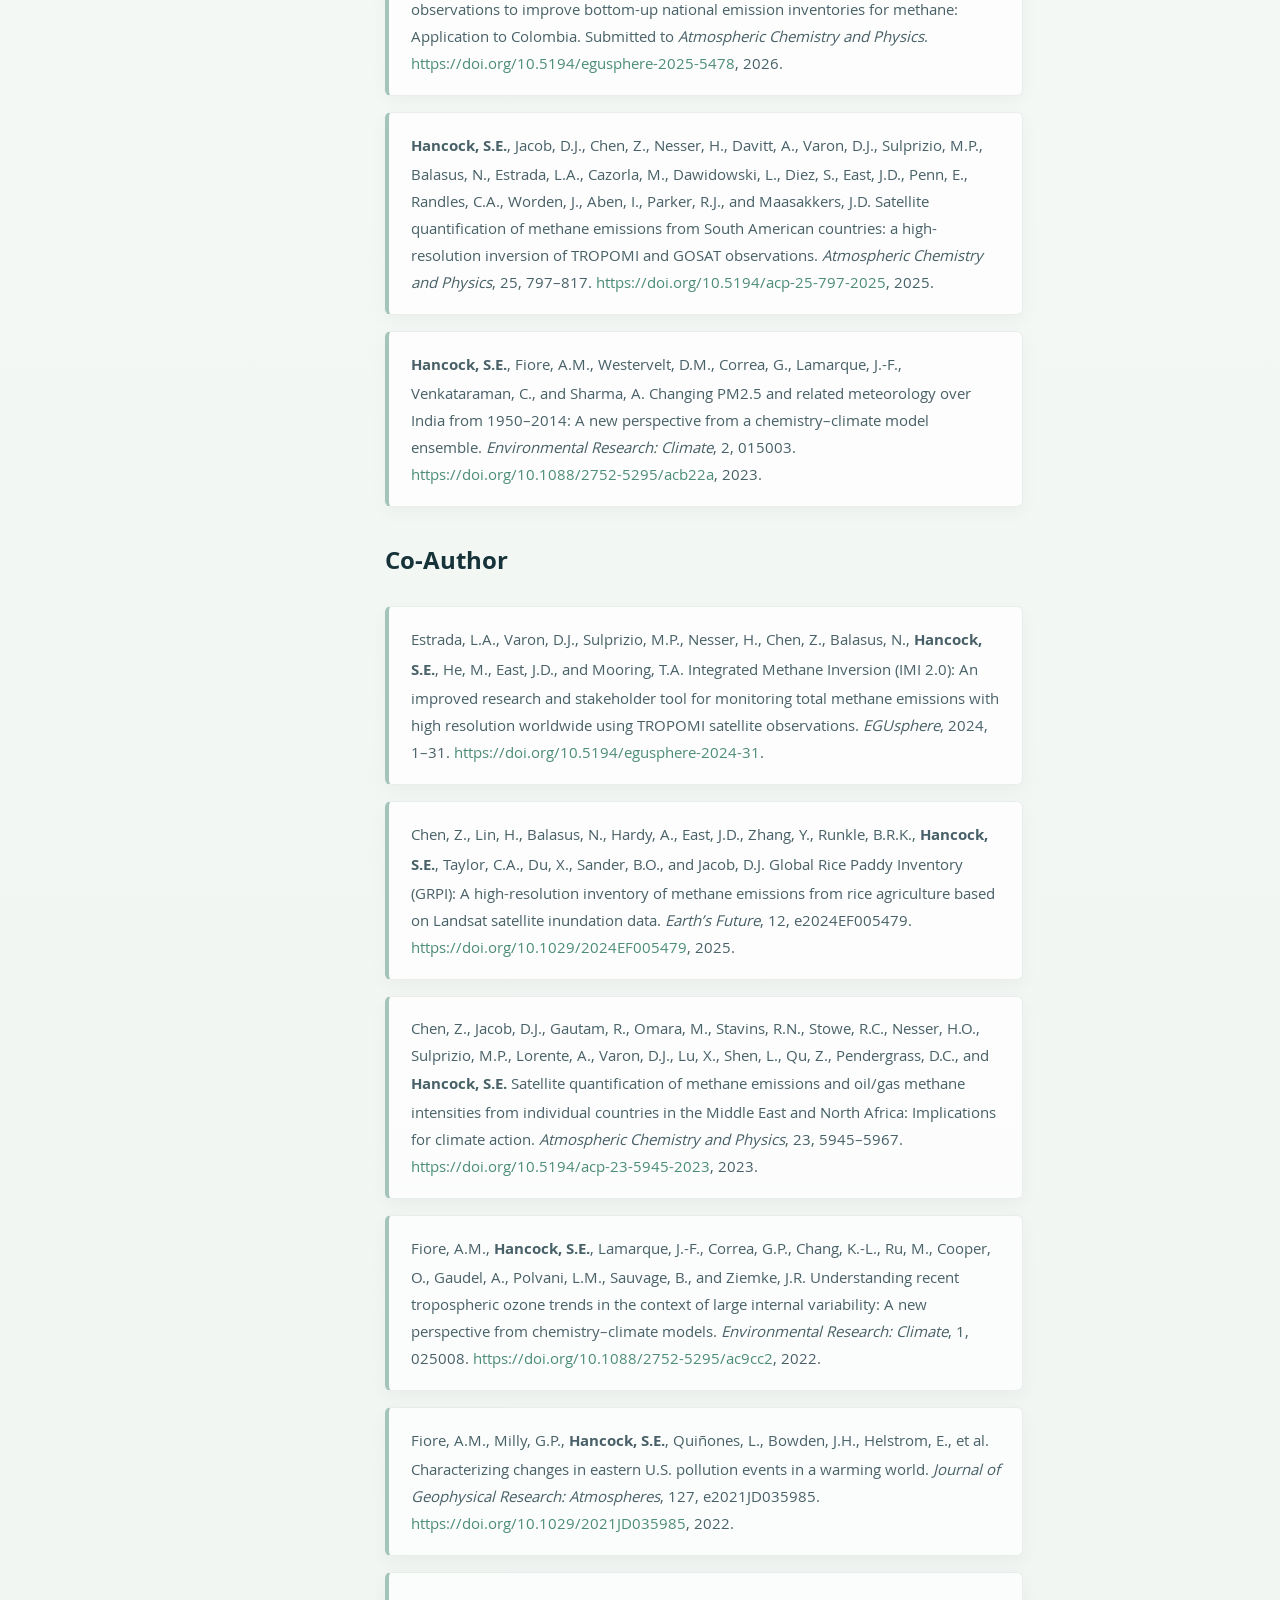
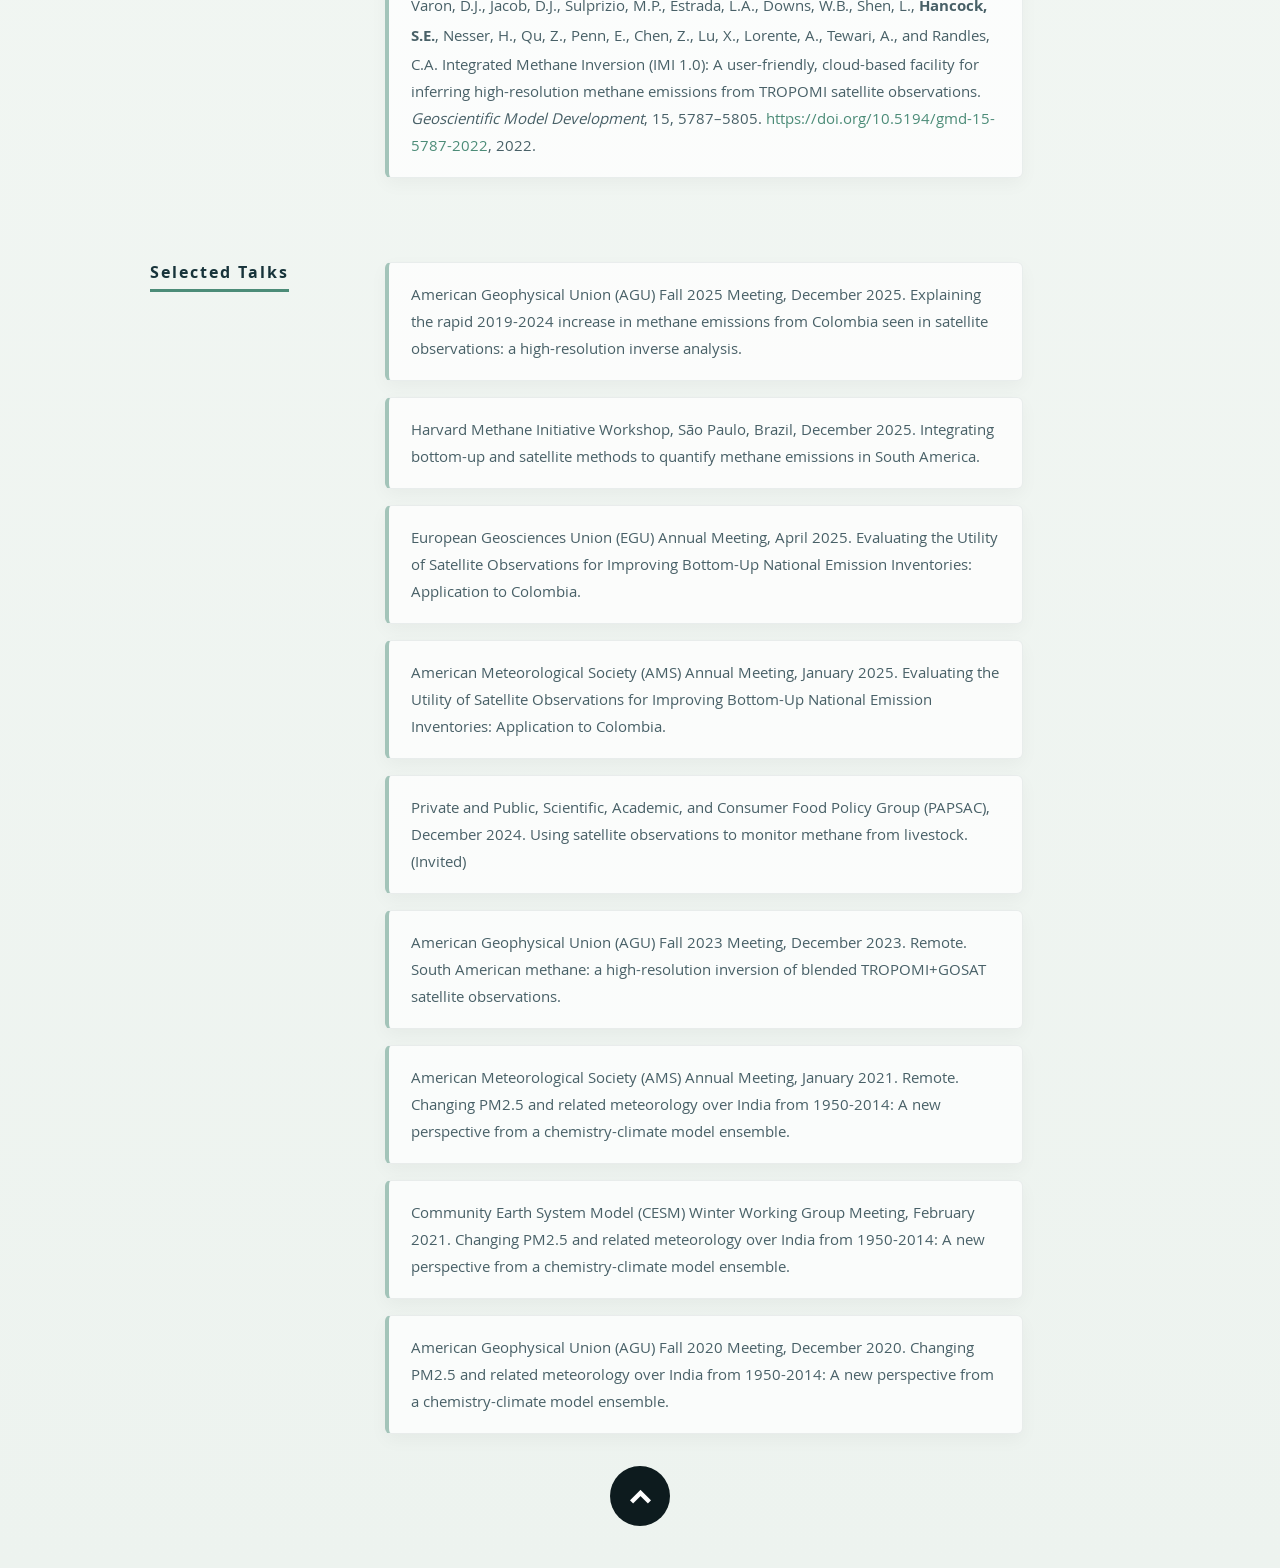
==== commit 7828cee3: "Refine personal site design and simplify template assets" ====
--- a/index.html
+++ b/index.html
@@ -8,7 +8,7 @@
    ================================================== -->
    <meta charset="utf-8">
 	<title>Sarah Hancock</title>
-	<meta name="description" content="">
+	<meta name="description" content="Sarah Hancock is a Ph.D. candidate at Harvard studying methane emissions, satellite observations, and atmospheric chemistry.">
 	<meta name="author" content="">
 
    <!-- Mobile Specific Metas
@@ -20,7 +20,6 @@
    <link rel="stylesheet" href="css/default.css">
 	<link rel="stylesheet" href="css/layout.css">
    <link rel="stylesheet" href="css/media-queries.css">
-   <link rel="stylesheet" href="css/magnific-popup.css">
 
    <!-- Script
    ================================================== -->
@@ -56,14 +55,11 @@
       <div class="row banner">
          <div class="banner-text">
             <h1 class="responsive-headline">Sarah Hancock</h1>
-            <h3 style="color:whitesmoke;">Methane Emissions | Satellite Observations | Atmospheric Chemistry</h3>
+            <h3>Methane Emissions | Satellite Observations | Atmospheric Chemistry</h3>
             <hr />
             <ul class="social">
-               <!-- add other icons later like research gate, google scholar -->
-               <!-- <li><a href="https://scholar.google.com/citations?user=AaRgiAwAAAAJ&hl=en"><i class="fa-brands fa-google-scholar"></i></a></li> -->
                <li><a href="mailto: sarahhancock@g.harvard.edu"><i class="fa fa-envelope"></i></a></li>
                <li><a href="https://www.linkedin.com/in/sarah-e-hancock/"><i class="fa fa-linkedin"></i></a></li>
-               <li><a href="https://twitter.com/sarah_hancock1"><i class="fa fa-twitter"></i></a></li>
             </ul>
          </div>
       </div>
@@ -82,27 +78,22 @@
       <div class="row">
 
          <div class="three columns">
-
-            <img class="profile-pic"  src="images/profilepic.jpg" alt="" />
-
+            <img class="profile-pic" src="images/profilepic.jpg" alt="Portrait of Sarah Hancock" />
          </div>
 
          <div class="nine columns main-col">
 
             <h2>About Me</h2>
 
-            <p>I am a Ph.D. candidate in Environmental Science and Engineering at Harvard University, advised by Daniel Jacob. My research focuses on methane emissions, with an emphasis on using atmospheric observations and modeling to better understand where emissions come from and how they vary across regions and sectors. Outside of research, I enjoy vegan baking, swimming, and spending time in the sun.
-            </p>
+            <p>I am a Ph.D. candidate in Environmental Science and Engineering at Harvard University, advised by Daniel Jacob. My research focuses on methane emissions, with an emphasis on using atmospheric observations and modeling to better understand where emissions come from and how they vary across regions and sectors. Outside of research, I enjoy vegan baking, swimming, and spending time in the sun.</p>
 
             <div class="row">
-
                <div class="columns download">
                   <p>
                      <a href="files/Hancock_CV.pdf" class="button" download><i class="fa fa-download"></i>Download CV</a>
                   </p>
                </div>
-
-            </div> <!-- end row -->
+            </div>
 
          </div> <!-- end .main-col -->
 
@@ -114,7 +105,7 @@
       <!-- Publications Section
    ================================================== -->
    <section id="publications">
-      <section id="resume">
+      <div class="resume-shell">
 
          <div class="row">
             <div class="three columns header-col">
@@ -210,14 +201,14 @@
             </div>
          </div>
 
-      </section>
+      </div>
    </section>
 
 
    <!-- Selected Presentations Section
    ================================================== -->
    <section id="presentations">
-      <section id="resume">
+      <div class="resume-shell">
 
          <div class="row">
             <div class="three columns header-col">
@@ -301,7 +292,7 @@
             </div>
          </div>
 
-      </section>
+      </div>
    </section>
 
 
@@ -316,11 +307,6 @@
          <div class="twelve columns">
 
             <ul class="social-links">
-            </ul>
-
-            <ul class="copyright">
-               <li>&copy; Copyright 2014 CeeVee</li>
-               <li>Design by <a href="http://www.styleshout.com/" title="Styleshout" target="_blank">Styleshout</a></li>   
             </ul>
 
          </div>
@@ -337,12 +323,10 @@
    <script>window.jQuery || document.write('<script src="js/jquery-1.10.2.min.js"><\/script>')</script>
    <script type="text/javascript" src="js/jquery-migrate-1.2.1.min.js"></script>
 
-   <script src="js/jquery.flexslider.js"></script>
    <script src="js/waypoints.js"></script>
    <script src="js/jquery.fittext.js"></script>
-   <script src="js/magnific-popup.js"></script>
    <script src="js/init.js"></script>
 
 </body>
 
-</html>+</html>
--- a/css/layout.css
+++ b/css/layout.css
@@ -0,0 +1,826 @@
+/*
+=====================================================================
+*   Ceevee v1.0 Layout Stylesheet
+*   url: styleshout.com
+*   03-18-2014
+=====================================================================
+
+   TOC:
+   a. General Styles
+   b. Header Styles
+   c. About Section
+   d. Resume Section
+   e. Portfolio Section
+   f. Call To Action Section
+   g. Testimonials Section
+   h. Contact Section
+   i. Footer
+
+===================================================================== */
+
+/* ------------------------------------------------------------------ */
+/* a. General Styles
+/* ------------------------------------------------------------------ */
+
+body { background: #0f0f0f; }
+
+/* ------------------------------------------------------------------ */
+/* b. Header Styles
+/* ------------------------------------------------------------------ */
+
+header {
+   position: relative;
+   height: 800px;
+   min-height: 500px;
+   width: 100%;
+   background: #161415 url(../images/header-background.jpg) no-repeat top center;
+   background-size: cover !important;
+	-webkit-background-size: cover !important;
+   text-align: center;
+   overflow: hidden;
+}
+
+/* vertically center banner section */
+header:before {
+   content: '';
+   display: inline-block;
+   vertical-align: middle;
+   height: 100%;
+}
+header .banner {
+   display: inline-block;
+   vertical-align: middle;
+   margin: 0 auto;
+   width: 85%;
+   padding-bottom: 30px;
+   text-align: center;
+}
+
+header .banner-text { width: 100%; }
+header .banner-text h1 {
+   font: 90px/1.1em 'opensans-bold', sans-serif;
+   color: #fff;
+   letter-spacing: -2px;
+   margin: 0 auto 18px auto;
+   text-shadow: 0px 1px 3px rgba(0, 0, 0, .8);
+}
+header .banner-text h3 {
+   font: 18px/1.9em 'librebaskerville-regular', serif;
+   color: #A8A8A8;
+   margin: 0 auto;
+   width: 70%;
+   text-shadow: 0px 1px 2px rgba(0, 0, 0, .5);
+}
+header .banner-text h3 span,
+header .banner-text h3 a {
+   color: #fff;
+}
+header .banner-text hr {
+   width: 60%;
+   margin: 18px auto 24px auto;
+   border-color: #2F2D2E;
+   border-color: rgba(150, 150, 150, .1);
+}
+
+/* header social links */
+header .social {
+   margin: 24px 0;
+   padding: 0;
+   font-size: 30px;
+   text-shadow: 0px 1px 2px rgba(0, 0, 0, .8);
+}
+header .social li {
+   display: inline-block;
+   margin: 0 15px;
+   padding: 0;
+}
+header .social li a { color: #fff; }
+header .social li a:hover { color: #11ABB0; }
+
+/* scrolldown link */
+header .scrolldown a {
+   position: absolute;
+   bottom: 30px;
+   left: 50%;
+   margin-left: -29px;
+   color: #fff;
+   display: block;
+   height: 42px;
+   width: 42px;
+   font-size: 42px;
+   line-height: 42px;
+   color: #fff;
+   border-radius: 100%;
+
+   -webkit-transition: all .3s ease-in-out;
+   -moz-transition: all .3s ease-in-out;
+   -o-transition: all .3s ease-in-out;
+   transition: all .3s ease-in-out;
+}
+header .scrolldown a:hover { color: #11ABB0; }
+
+/* primary navigation
+--------------------------------------------------------------------- */
+#nav-wrap ul, #nav-wrap li, #nav-wrap a {
+	 margin: 0;
+	 padding: 0;
+	 border: none;
+	 outline: none;
+}
+
+/* nav-wrap */
+#nav-wrap {
+   font: 12px 'opensans-bold', sans-serif;
+   width: 100%;
+   text-transform: uppercase;
+   letter-spacing: 2.5px;
+   margin: 0 auto;
+   z-index: 100;
+   position: fixed;
+   left: 0;
+   top: 0;
+}
+.opaque { background-color: #333; }
+
+/* hide toggle button */
+#nav-wrap > a.mobile-btn { display: none; }
+
+ul#nav {
+   min-height: 48px;
+   width: auto;
+
+   /* center align the menu */
+   text-align: center;
+}
+ul#nav li {
+   position: relative;
+   list-style: none;
+   height: 48px;
+   display: inline-block;
+}
+
+/* Links */
+ul#nav li a {
+
+/* 8px padding top + 8px padding bottom + 32px line-height = 48px */
+
+   display: inline-block;
+   padding: 8px 13px;
+   line-height: 32px;
+	text-decoration: none;
+   text-align: left;
+   color: #fff;
+
+	-webkit-transition: color .2s ease-in-out;
+	-moz-transition: color .2s ease-in-out;
+	-o-transition: color .2s ease-in-out;
+	-ms-transition: color .2s ease-in-out;
+	transition: color .2s ease-in-out;
+}
+
+ul#nav li a:active { background-color: transparent !important; }
+ul#nav li.current a { color: #F06000; }
+
+
+/* ------------------------------------------------------------------ */
+/* c. About Section
+/* ------------------------------------------------------------------ */
+
+#about {
+   background: #2B2B2B;
+   padding-top: 96px;
+   padding-bottom: 66px;
+   overflow: hidden;
+}
+
+#about a, #about a:visited  { color: #fff; }
+#about a:hover, #about a:focus { color: #11ABB0; }
+
+#about h2 {
+   font: 22px/30px 'opensans-bold', sans-serif;
+   color: #fff;
+   margin-bottom: 12px;
+}
+#about p {
+   line-height: 30px;
+   color: #7A7A7A;
+}
+#about .profile-pic {
+   position: relative;
+   width: 120px;
+   height: 120px;
+   border-radius: 100%;
+}
+#about .contact-details { width: 41.66667%; }
+#about .download {
+   width: 58.33333%;
+   padding-top: 6px;
+}
+#about .main-col { padding-right: 5%; }
+#about .download .button {
+   margin-top: 6px;
+   background: #444;
+}
+#about .download .button:hover {
+   background: #fff;
+   color: #2B2B2B;
+}
+#about .download .button i {
+   margin-right: 15px;
+   font-size: 20px;
+}
+
+
+/* ------------------------------------------------------------------ */
+/* d. Resume Section
+/* ------------------------------------------------------------------ */
+
+#resume {
+   background: #fff;
+   padding-top: 90px;
+   padding-bottom: 72px;
+   overflow: hidden;
+}
+
+#resume a, #resume a:visited  { color: #11ABB0; }
+#resume a:hover, #resume a:focus { color: #313131; }
+
+#resume h1 {
+   font: 18px/24px 'opensans-bold', sans-serif;
+   text-transform: uppercase;
+   letter-spacing: 1px;
+}
+#resume h1 span {
+   border-bottom: 3px solid #11ABB0;
+   padding-bottom: 6px;
+}
+#resume h3 {
+   font: 25px/30px 'opensans-bold', sans-serif;
+}
+
+#resume .header-col { padding-top: 9px; }
+#resume .main-col { padding-right: 10%; }
+
+.education, .work {
+   margin-bottom: 48px;
+   padding-bottom: 24px;
+   border-bottom: 1px solid #E8E8E8;
+}
+#resume .info {
+   font: 16px/24px 'librebaskerville-italic', serif;
+   color: #6E7881;
+   margin-bottom: 18px;
+   margin-top: 9px;
+}
+#resume .info span {
+   margin-right: 5px;
+   margin-left: 5px;
+}
+#resume .date {
+   font: 15px/24px 'opensans-regular', sans-serif;
+   margin-top: 6px;
+}
+
+/*----------------------------------------------*/
+/*	Skill Bars
+/*----------------------------------------------*/
+
+.bars {
+	width: 95%;
+	float: left;
+	padding: 0;
+	text-align: left;
+}
+.bars .skills {
+  	margin-top: 36px;
+   list-style: none;
+}
+.bars li {
+   position: relative;
+  	margin-bottom: 60px;
+  	background: #ccc;
+  	height: 42px;
+  	border-radius: 3px;
+}
+.bars li em {
+	font: 15px 'opensans-bold', sans-serif;
+   color: #313131;
+	text-transform: uppercase;
+   letter-spacing: 2px;
+	font-weight: normal;
+   position: relative;
+	top: -36px;
+}
+.bar-expand {
+   position: absolute;
+   left: 0;
+   top: 0;
+
+   margin: 0;
+   padding-right: 24px;
+  	background: #313131;
+   display: inline-block;
+  	height: 42px;
+   line-height: 42px;
+   border-radius: 3px 0 0 3px;
+}
+
+.photoshop {
+  	width: 60%;
+  	-moz-animation: photoshop 2s ease;
+  	-webkit-animation: photoshop 2s ease;
+}
+.illustrator {
+  	width: 55%;
+  	-moz-animation: illustrator 2s ease;
+  	-webkit-animation: illustrator 2s ease;
+}
+.wordpress {
+  	width: 50%;
+  	-moz-animation: wordpress 2s ease;
+  	-webkit-animation: wordpress 2s ease;
+}
+.css {
+  	width: 90%;
+  	-moz-animation: css 2s ease;
+  	-webkit-animation: css 2s ease;
+}
+.html5 {
+  	width: 80%;
+  	-moz-animation: html5 2s ease;
+  	-webkit-animation: html5 2s ease;
+}
+.jquery {
+  	width: 50%;
+  	-moz-animation: jquery 2s ease;
+  	-webkit-animation: jquery 2s ease;
+}
+
+@-moz-keyframes photoshop {
+  0%   { width: 0px;  }
+  100% { width: 60%;  }
+}
+@-moz-keyframes illustrator {
+  0%   { width: 0px;  }
+  100% { width: 55%;  }
+}
+@-moz-keyframes wordpress {
+  0%   { width: 0px;  }
+  100% { width: 50%;  }
+}
+@-moz-keyframes css {
+  0%   { width: 0px;  }
+  100% { width: 90%;  }
+}
+@-moz-keyframes html5 {
+  0%   { width: 0px;  }
+  100% { width: 80%;  }
+}
+@-moz-keyframes jquery {
+  0%   { width: 0px;  }
+  100% { width: 50%;  }
+}
+
+@-webkit-keyframes photoshop {
+  0%   { width: 0px;  }
+  100% { width: 60%;  }
+}
+@-webkit-keyframes illustrator {
+  0%   { width: 0px;  }
+  100% { width: 55%;  }
+}
+@-webkit-keyframes wordpress {
+  0%   { width: 0px;  }
+  100% { width: 50%;  }
+}
+@-webkit-keyframes css {
+  0%   { width: 0px;  }
+  100% { width: 90%;  }
+}
+@-webkit-keyframes html5 {
+  0%   { width: 0px;  }
+  100% { width: 80%;  }
+}
+@-webkit-keyframes jquery {
+  0%   { width: 0px;  }
+  100% { width: 50%;  }
+}
+
+/* ------------------------------------------------------------------ */
+/* i. Footer
+/* ------------------------------------------------------------------ */
+
+footer {
+   padding-top: 48px;
+   margin-bottom: 48px;
+   color: #303030;
+   font-size: 14px;
+   text-align: center;
+   position: relative;
+}
+
+footer a, footer a:visited { color: #525252; }
+footer a:hover, footer a:focus { color: #fff; }
+
+/* copyright */
+footer .copyright {
+    margin: 0;
+    padding: 0;
+ }
+footer .copyright li {
+    display: inline-block;
+    margin: 0;
+    padding: 0;
+    line-height: 24px;
+}
+.ie footer .copyright li {
+   display: inline;
+}
+footer .copyright li:before {
+    content: "\2022";
+    padding-left: 10px;
+    padding-right: 10px;
+    color: #095153;
+}
+footer .copyright  li:first-child:before {
+    display: none;
+}
+
+/* social links */
+footer .social-links {
+   margin: 18px 0 30px 0;
+   padding: 0;
+   font-size: 30px;
+}
+footer .social-links li {
+    display: inline-block;
+    margin: 0;
+    padding: 0;
+    margin-left: 42px;
+    color: #F06000;
+}
+
+footer .social-links li:first-child { margin-left: 0; }
+
+/* Go To Top Button */
+#go-top {
+	position: absolute;
+	top: -24px;
+   left: 50%;
+   margin-left: -30px;
+}
+#go-top a {
+	text-decoration: none;
+	border: 0 none;
+	display: block;
+	width: 60px;
+	height: 60px;
+	background-color: #525252;
+
+	-webkit-transition: all 0.2s ease-in-out;
+   -moz-transition: all 0.2s ease-in-out;
+   -o-transition: all 0.2s ease-in-out;
+   -ms-transition: all 0.2s ease-in-out;
+   transition: all 0.2s ease-in-out;
+
+   color: #fff;
+   font-size: 21px;
+   line-height: 60px;
+ 	border-radius: 100%;
+}
+#go-top a:hover { background-color: #0F9095; }
+
+/* ------------------------------------------------------------------ */
+/* Custom Refresh
+/* ------------------------------------------------------------------ */
+
+:root {
+   --bg-deep: #0d1b1e;
+   --bg-panel: #14262b;
+   --bg-soft: #eef3ef;
+   --surface: rgba(255, 255, 255, 0.9);
+   --surface-strong: #ffffff;
+   --text-strong: #17333a;
+   --text-body: #486067;
+   --text-soft: #c8d6d2;
+   --accent: #88c0a8;
+   --accent-strong: #4c8c78;
+   --line: rgba(23, 51, 58, 0.12);
+   --shadow-lg: 0 28px 60px rgba(9, 25, 30, 0.18);
+   --shadow-md: 0 16px 36px rgba(9, 25, 30, 0.12);
+   --radius-lg: 30px;
+   --radius-md: 20px;
+}
+
+body {
+   background:
+      radial-gradient(circle at top left, rgba(136, 192, 168, 0.16), transparent 32%),
+      linear-gradient(180deg, #f8fbf8 0%, #edf3ef 100%);
+   color: var(--text-body);
+}
+
+header {
+   min-height: 680px;
+   height: auto !important;
+   padding: 150px 0 90px;
+   background:
+      linear-gradient(135deg, rgba(8, 22, 28, 0.84), rgba(21, 44, 50, 0.58)),
+      url(../images/header-background.jpg) no-repeat center center;
+   background-size: cover !important;
+   text-align: center;
+}
+
+header:before {
+   content: none;
+}
+
+header:after {
+   content: '';
+   position: absolute;
+   inset: auto 0 0 0;
+   height: 190px;
+   background: linear-gradient(180deg, rgba(13, 27, 30, 0), rgba(13, 27, 30, 0.62));
+   pointer-events: none;
+}
+
+header .banner {
+   display: block;
+   width: 85%;
+   max-width: 900px;
+   margin: 0 auto;
+   padding: 40px 0 30px;
+   text-align: center;
+}
+
+header .banner-text {
+   max-width: 100%;
+}
+
+header .banner-text h1 {
+   margin: 0 auto 16px;
+   font: 72px/1.05em 'opensans-bold', sans-serif;
+   letter-spacing: -1px;
+}
+
+header .banner-text h3 {
+   width: 78%;
+   margin: 0 auto;
+   color: #d4dbd8;
+   font: 17px/1.9em 'librebaskerville-regular', serif;
+}
+
+header .banner-text hr {
+   width: 58%;
+   margin: 20px auto 24px;
+   border-color: rgba(255, 255, 255, 0.1);
+}
+
+header .social {
+   margin: 24px 0;
+   display: block;
+   font-size: 28px;
+}
+
+header .social li {
+   margin: 0 15px;
+}
+
+header .social li a {
+   display: inline-block;
+   width: auto;
+   height: auto;
+   border-radius: 0;
+   background: transparent;
+   border: 0;
+}
+
+header .social li a:hover,
+header .scrolldown a:hover {
+   color: #ffffff;
+   background: transparent;
+}
+
+header .scrolldown a {
+   bottom: 32px;
+   width: 54px;
+   height: 54px;
+   line-height: 54px;
+   font-size: 36px;
+   margin-left: -27px;
+   background: rgba(255, 255, 255, 0.08);
+   border: 1px solid rgba(255, 255, 255, 0.14);
+}
+
+#nav-wrap {
+   width: auto;
+   max-width: none;
+   top: 24px;
+   left: 50%;
+   transform: translateX(-50%);
+   border-radius: 999px;
+   background: rgba(10, 22, 28, 0.72);
+   border: 1px solid rgba(255, 255, 255, 0.14);
+   backdrop-filter: none;
+}
+
+#nav-wrap.opaque {
+   background: rgba(10, 22, 28, 0.92);
+}
+
+ul#nav {
+   display: flex;
+   justify-content: center;
+   gap: 8px;
+   padding: 8px 14px;
+}
+
+ul#nav li {
+   height: auto;
+}
+
+ul#nav li a {
+   padding: 9px 18px;
+   border-radius: 999px;
+}
+
+ul#nav li.current a,
+ul#nav li a:hover {
+   color: #ffffff;
+   background: rgba(136, 192, 168, 0.22);
+}
+
+#about,
+#publications,
+#presentations {
+   background: transparent;
+}
+
+#about {
+   padding: 110px 0 40px;
+}
+
+#about .row,
+#publications .row,
+#presentations .row,
+footer .row {
+   width: min(1120px, 88%);
+}
+
+#about .row {
+   padding: 0;
+   border-radius: 0;
+   background: transparent;
+   box-shadow: none;
+}
+
+#about .profile-pic {
+   width: 160px;
+   height: 160px;
+   max-width: none;
+   border-radius: 100%;
+   box-shadow: none;
+}
+
+#about .main-col {
+   padding-right: 5%;
+   padding-left: 0;
+}
+
+#about h2 {
+   margin-bottom: 22px;
+   color: var(--text-strong);
+   font: 18px/1.3em 'opensans-bold', sans-serif;
+   letter-spacing: 2px;
+   text-transform: uppercase;
+}
+
+#about p {
+   color: var(--text-body);
+   font-size: 15px;
+   line-height: 30px;
+}
+
+#about .download,
+#about .contact-details {
+   width: auto;
+}
+
+#about .button,
+#about .download .button {
+   margin-top: 6px;
+   background: #444;
+}
+
+#about .button:hover,
+#about .download .button:hover {
+   background: #fff;
+   color: #2B2B2B;
+}
+
+.resume-shell {
+   padding: 34px 0;
+}
+
+#publications .row,
+#presentations .row {
+   padding: 0;
+   border-radius: 0;
+   background: transparent;
+   box-shadow: none;
+}
+
+#publications .header-col,
+#presentations .header-col {
+   padding-top: 0;
+}
+
+#publications h1,
+#presentations h1 {
+   margin-bottom: 18px;
+   color: var(--text-strong);
+   font: 16px/1.3em 'opensans-bold', sans-serif;
+   letter-spacing: 2px;
+}
+
+#publications h1 span,
+#presentations h1 span {
+   border-bottom: 3px solid var(--accent-strong);
+   padding-bottom: 6px;
+}
+
+#publications h3,
+#presentations h3 {
+   color: var(--text-strong);
+   font: 24px/1.3em 'opensans-bold', sans-serif;
+}
+
+#publications .item,
+#presentations .item {
+   margin-bottom: 16px;
+}
+
+#publications .item .twelve.columns,
+#presentations .item .twelve.columns {
+   padding: 18px 22px;
+   border: 1px solid rgba(23, 51, 58, 0.08);
+   border-left: 4px solid rgba(76, 140, 120, 0.5);
+   border-radius: 6px;
+   background: rgba(255, 255, 255, 0.72);
+   box-shadow: 0 6px 18px rgba(12, 28, 33, 0.04);
+}
+
+#publications .item p,
+#presentations .item p {
+   margin-bottom: 0;
+   color: var(--text-body);
+   line-height: 1.8em;
+}
+
+#publications .item a,
+#publications .item a:visited,
+#presentations .item a,
+#presentations .item a:visited {
+   color: var(--accent-strong);
+}
+
+#publications .item a:hover,
+#publications .item a:focus,
+#presentations .item a:hover,
+#presentations .item a:focus {
+   color: var(--text-strong);
+}
+
+#publications .item:first-of-type .twelve.columns,
+#publications .item:nth-of-type(5) .twelve.columns {
+   background: transparent;
+   border: 0;
+   border-left: 0;
+   box-shadow: none;
+   padding: 8px 0 2px;
+}
+
+footer {
+   margin: 0 0 54px;
+   padding-top: 0;
+   color: var(--text-body);
+}
+
+footer .row {
+   padding: 0;
+   border-radius: 0;
+   background: transparent;
+   box-shadow: none;
+}
+
+#go-top {
+   top: -18px;
+}
+
+#go-top a {
+   background: var(--bg-deep);
+}
+
+#go-top a:hover {
+   background: var(--accent-strong);
+}
+
--- a/css/media-queries.css
+++ b/css/media-queries.css
@@ -0,0 +1,469 @@
+/* ==================================================================
+
+*   Ceevee Media Queries
+*   url: styleshout.com
+*   03-18-2014
+
+/* ================================================================== */
+
+
+/* screenwidth less than 1024px
+--------------------------------------------------------------------- */
+@media only screen and (max-width: 1024px) {
+
+    /* header styles
+   ------------------------------------------------------------------ */
+   header .banner-text h1 {
+      font: 80px/1.1em 'opensans-bold', sans-serif;
+      letter-spacing: -1px;
+      margin: 0 auto 12px auto;
+   }
+
+}
+
+/* screenwidth less than 900px
+--------------------------------------------------------------------- */
+@media only screen and (max-width: 900px) {
+
+    /* header styles
+   ------------------------------------------------------------------ */
+   header .banner { padding-bottom: 12px; }
+   header .banner-text h1 {
+      font: 78px/1.1em 'opensans-bold', sans-serif;
+      letter-spacing: -1px;      
+   }
+   header .banner-text h3 {
+      font: 17px/1.9em 'librebaskerville-regular', serif;
+      width: 80%;
+   }
+   header .banner-text hr {
+      width: 65%;
+      margin: 12px auto;
+   }
+   /* nav-wrap */
+   #nav-wrap {
+      font: 11px 'opensans-bold', sans-serif;
+      letter-spacing: 1.5px;
+   }
+
+
+   /* About Section
+   ------------------------------------------------------------------- */
+   #about .profile-pic {
+      width: 114px;
+      height: 114px;
+      margin-left: 12px;
+   }
+   #about .contact-details { width: 50%; }
+   #about .download { width: 50%; }
+
+   /* Resume Section
+   ------------------------------------------------------------------- */
+   #resume h1 { font: 16px/24px 'opensans-bold', sans-serif; }
+   #resume .main-col { padding-right: 5%; }   
+
+}
+
+/* mobile wide/smaller tablets
+---------------------------------------------------------------------- */
+
+@media only screen and (max-width: 767px) {
+
+   /* mobile navigation
+   -------------------------------------------------------------------- */
+   #nav-wrap {
+      font: 12px 'opensans-bold', sans-serif;
+      background: transparent !important;
+      letter-spacing: 1.5px;  
+      width: auto;
+      position: fixed;
+      top: 0;
+      right: 0;
+   }
+   #nav-wrap > a {
+	   width: 48px;
+		height: 48px;
+		text-align: left;
+		background-color: #CC5200;
+		position: relative;
+      border: none;
+      float: right;
+
+      font: 0/0 a;
+      text-shadow: none;
+      color: transparent;
+
+      position: relative;
+      top: 0px;
+      right: 30px;
+   }
+
+	#nav-wrap > a:before,
+   #nav-wrap > a:after {
+	   position: absolute;
+		border: 2px solid #fff;
+		top: 35%;
+		left: 25%;
+		right: 25%;
+		content: '';
+	}
+   #nav-wrap > a:after { top: 60%; }
+
+   /* toggle buttons */
+	#nav-wrap:not( :target ) > a:first-of-type,
+	#nav-wrap:target > a:last-of-type  {
+	   display: block;
+	}
+
+   /* hide menu panel */
+   #nav-wrap ul#nav {
+      height: auto;
+		display: none;
+      clear: both;
+      width: auto; 
+      float: right;     
+
+      position: relative;
+      top: 12px;
+      right: 0;
+   }
+
+   /* display menu panels */
+	#nav-wrap:target > ul#nav	{
+	   display: block;
+      padding: 30px 20px 48px 20px;
+      background: #1f2024;
+      margin: 0 30px;
+      clear: both;
+   }
+
+   ul#nav li {
+      display: block;
+      height: auto;      
+      margin: 0 auto; 
+      padding: 0 4%;           
+      text-align: left;
+      border-bottom: 1px solid #2D2E34;
+      border-bottom-style: dotted; 
+   }
+  
+   ul#nav li a {  
+      display: block;    
+      margin: 0;
+      padding: 0;      
+      margin: 12px 0; 
+      line-height: 16px; /* reset line-height from 48px */
+      border: none;
+   }  
+
+
+   /* Header Styles
+   -------------------------------------------------------------------- */
+   header .banner {
+      padding-bottom: 12px;
+      padding-top: 6px;
+   }
+   header .banner-text h1 { font: 68px/1.1em 'opensans-bold', sans-serif; }
+   header .banner-text h3 {
+      font: 16px/1.9em 'librebaskerville-regular', serif;
+      width: 85%;
+   }
+   header .banner-text hr {
+      width: 80%;
+      margin: 18px auto;
+   }
+
+   /* header social links */
+   header .social {
+      margin: 18px 0 24px 0;
+      font-size: 24px;
+      line-height: 36px;      
+   }
+   header .social li { margin: 0 10px; }
+
+    /* scrolldown link */
+   header .scrolldown { display: none; }
+
+
+   /* About Section
+   -------------------------------------------------------------------- */
+   #about .profile-pic { display: none; }
+   #about .download .button {
+      width: 100%;
+      text-align: center;
+      padding: 15px 20px;
+   }
+   #about .main-col { padding-right: 30px; }
+
+
+   /* Resume Section
+   --------------------------------------------------------------------- */
+   #resume .header-col {
+      padding-top: 0;
+      margin-bottom: 48px;
+      text-align: center;
+   }
+   #resume h1 { letter-spacing: 3px; }
+   #resume .main-col { padding-right: 30px; }
+   #resume h3, #resume .info { text-align: center; }
+      
+   .bars { width: 100%; }
+
+   /* footer
+   ------------------------------------------------------------------------ */
+  
+   /* copyright */
+   footer .copyright li:before { content: none; }
+   footer .copyright li { margin-right: 12px; }
+
+   /* social links */
+   footer .social-links { font-size: 22px; }
+   footer .social-links li { margin-left: 18px; }
+
+   /* Go To Top Button */
+   #go-top { margin-left: -22px; }
+   #go-top a {
+   	width: 54px;
+   	height: 54px;
+      font-size: 18px;
+      line-height: 54px;
+   }
+
+
+}
+
+/* mobile narrow
+  -------------------------------------------------------------------------- */
+
+@media only screen and (max-width: 480px) {
+
+   /* mobile navigation
+   -------------------------------------------------------------------- */
+   #nav-wrap ul#nav { width: auto; float: none; }
+
+   /* header styles
+   -------------------------------------------------------------------- */
+   header .banner { padding-top: 24px; }
+   header .banner-text h1 {
+      font: 40px/1.1em 'opensans-bold', sans-serif;      
+      margin: 0 auto 24px auto;
+   }
+   header .banner-text h3 {
+      font: 14px/1.9em 'librebaskerville-regular', sans-serif;
+      width: 90%;
+   }
+  
+   /* header social links */
+   header .social { font-size: 20px;}
+   header .social li { margin: 0 6px; }
+
+   /* footer
+   ------------------------------------------------------------------------ */
+
+   /* social links */
+   footer .social-links { font-size: 20px; }
+   footer .social-links li { margin-left: 14px; }   
+
+}
+
+/* ==================================================================
+   Custom Refresh Overrides
+   ================================================================== */
+
+@media only screen and (max-width: 1024px) {
+
+   header {
+      min-height: 620px;
+      padding: 138px 0 82px;
+   }
+
+   header .banner {
+      width: 85%;
+      padding: 24px 0 20px;
+   }
+
+   header .banner-text h1 {
+      font-size: 64px;
+   }
+
+   #about .row,
+   #publications .row,
+   #presentations .row {
+      width: 88%;
+      padding: 0;
+   }
+}
+
+@media only screen and (max-width: 900px) {
+
+   #nav-wrap {
+      width: auto;
+      top: 12px;
+   }
+
+   ul#nav {
+      gap: 4px;
+      padding: 8px 12px;
+   }
+
+   ul#nav li a {
+      padding: 8px 12px;
+   }
+
+   header .banner {
+      padding: 18px 0 12px;
+   }
+
+   header .banner-text h1 {
+      font-size: 58px;
+      line-height: 1.08em;
+   }
+
+   header .banner-text h3 {
+      font-size: 17px;
+      width: 82%;
+   }
+
+   #about .row,
+   #publications .row,
+   #presentations .row {
+      padding: 0;
+   }
+
+   #about .main-col {
+      padding-left: 0;
+   }
+}
+
+@media only screen and (max-width: 767px) {
+
+   #nav-wrap {
+      width: auto;
+      max-width: none;
+      left: auto;
+      transform: none;
+      top: 10px;
+      right: 12px;
+      border-radius: 18px;
+      background: transparent;
+      border: 0;
+      backdrop-filter: none;
+   }
+
+   #nav-wrap > a {
+      right: 0;
+      border-radius: 14px;
+      background-color: rgba(8, 22, 28, 0.9);
+   }
+
+   #nav-wrap:target > ul#nav {
+      margin: 8px 0 0;
+      border-radius: 20px;
+      background: rgba(8, 22, 28, 0.94);
+      border: 1px solid rgba(255, 255, 255, 0.1);
+      backdrop-filter: blur(8px);
+   }
+
+   ul#nav li a {
+      border-radius: 0;
+   }
+
+   header {
+      min-height: auto;
+      padding: 88px 0 44px;
+   }
+
+   header .banner {
+      width: 92%;
+      padding: 18px 0 12px;
+      border-radius: 0;
+   }
+
+   header .banner-text h1 {
+      font-size: 46px;
+      margin-bottom: 10px;
+   }
+
+   header .banner-text h3 {
+      width: 85%;
+      font-size: 16px;
+      line-height: 1.9em;
+   }
+
+   header .banner-text hr {
+      width: 74%;
+      margin: 16px auto 18px;
+   }
+
+   header .social {
+      margin: 18px 0 24px 0;
+      font-size: 24px;
+      line-height: 36px;
+   }
+
+   #about {
+      padding-top: 76px;
+   }
+
+   #about .row,
+   #publications .row,
+   #presentations .row,
+   footer .row {
+      width: 92%;
+      padding: 0;
+      border-radius: 0;
+    }
+
+   #about .profile-pic {
+      display: none;
+   }
+
+   #about .main-col {
+      padding-left: 0;
+      padding-right: 30px;
+   }
+
+   #publications .header-col,
+   #presentations .header-col {
+      margin-bottom: 28px;
+   }
+
+   #publications .item .twelve.columns,
+   #presentations .item .twelve.columns {
+      padding: 16px 18px;
+      border-radius: 6px;
+   }
+
+   footer {
+      margin-bottom: 40px;
+   }
+}
+
+@media only screen and (max-width: 480px) {
+
+   header .banner {
+      padding-top: 24px;
+   }
+
+   header .banner-text h1 {
+      font-size: 34px;
+   }
+
+   header .banner-text h3 {
+      font-size: 14px;
+      width: 92%;
+   }
+
+   header .banner-text hr {
+      width: 88%;
+   }
+}
+
+
+
+
+
+
+
+
+
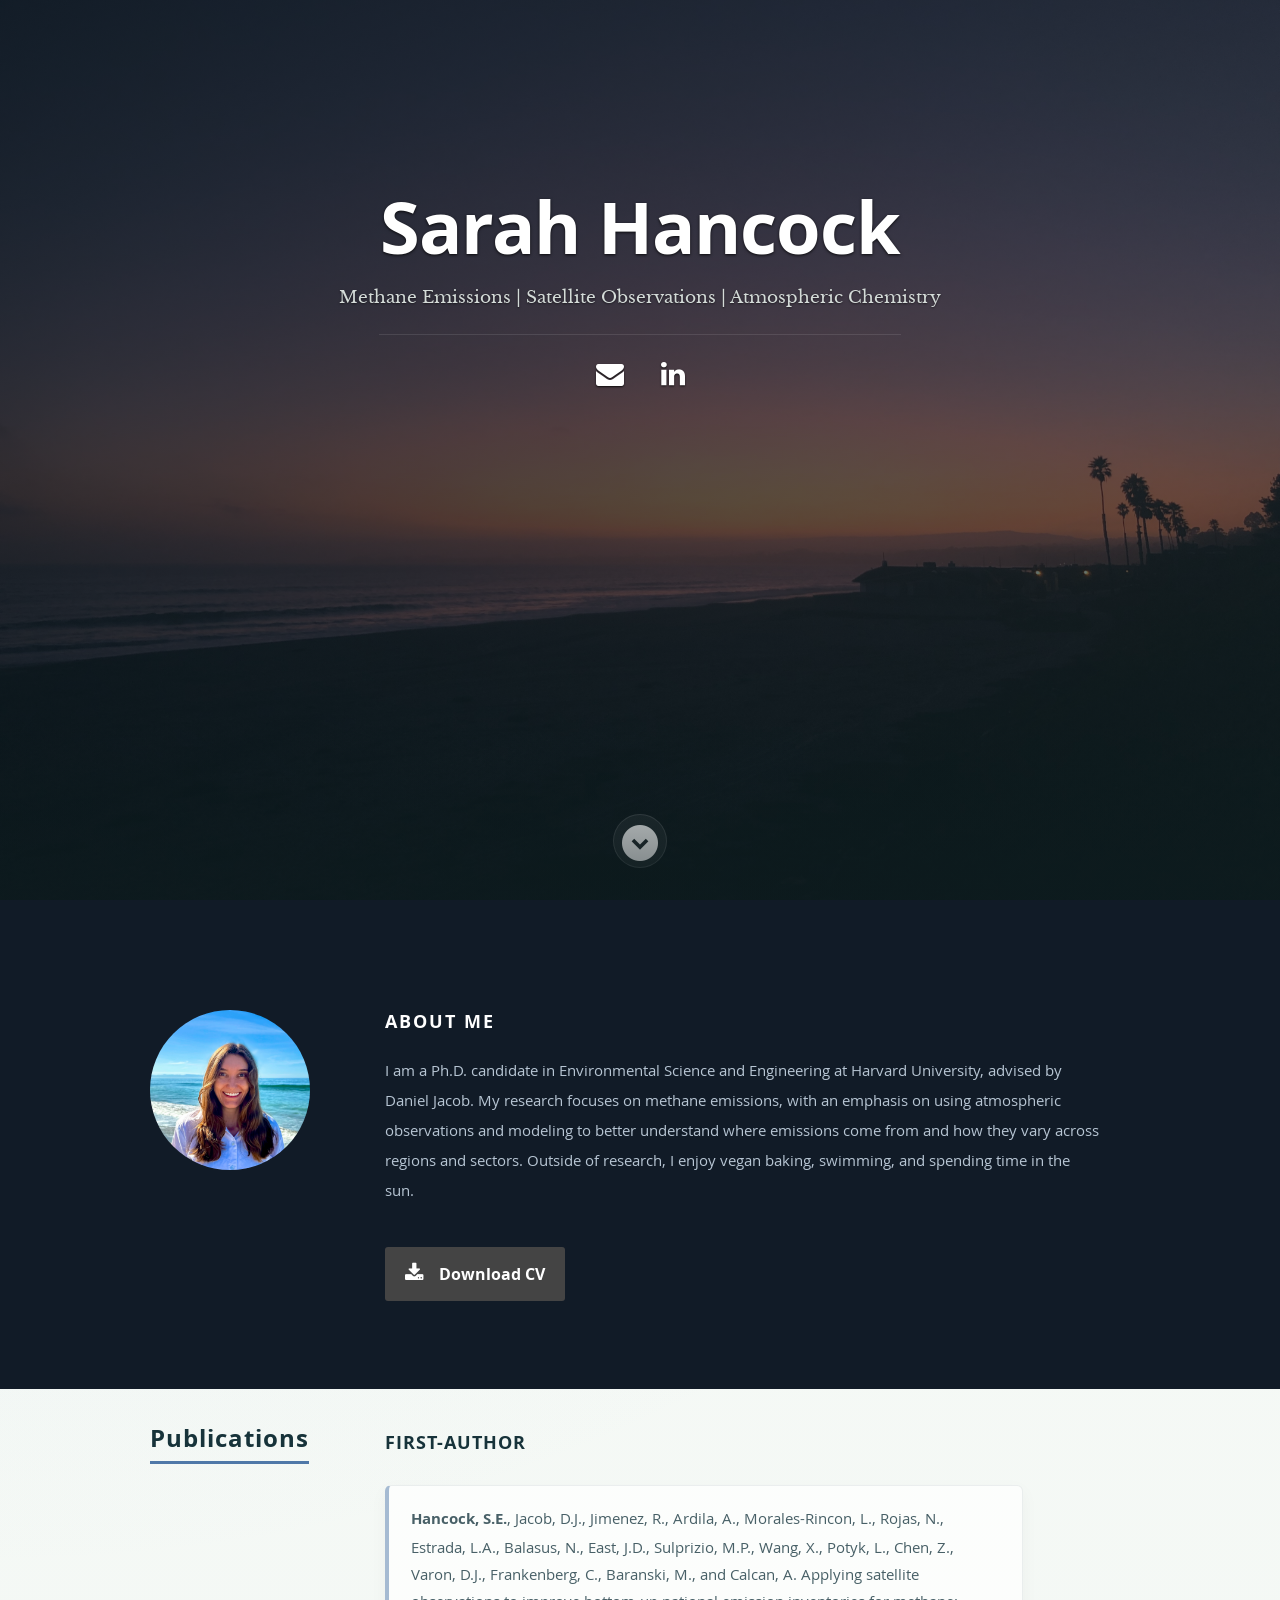
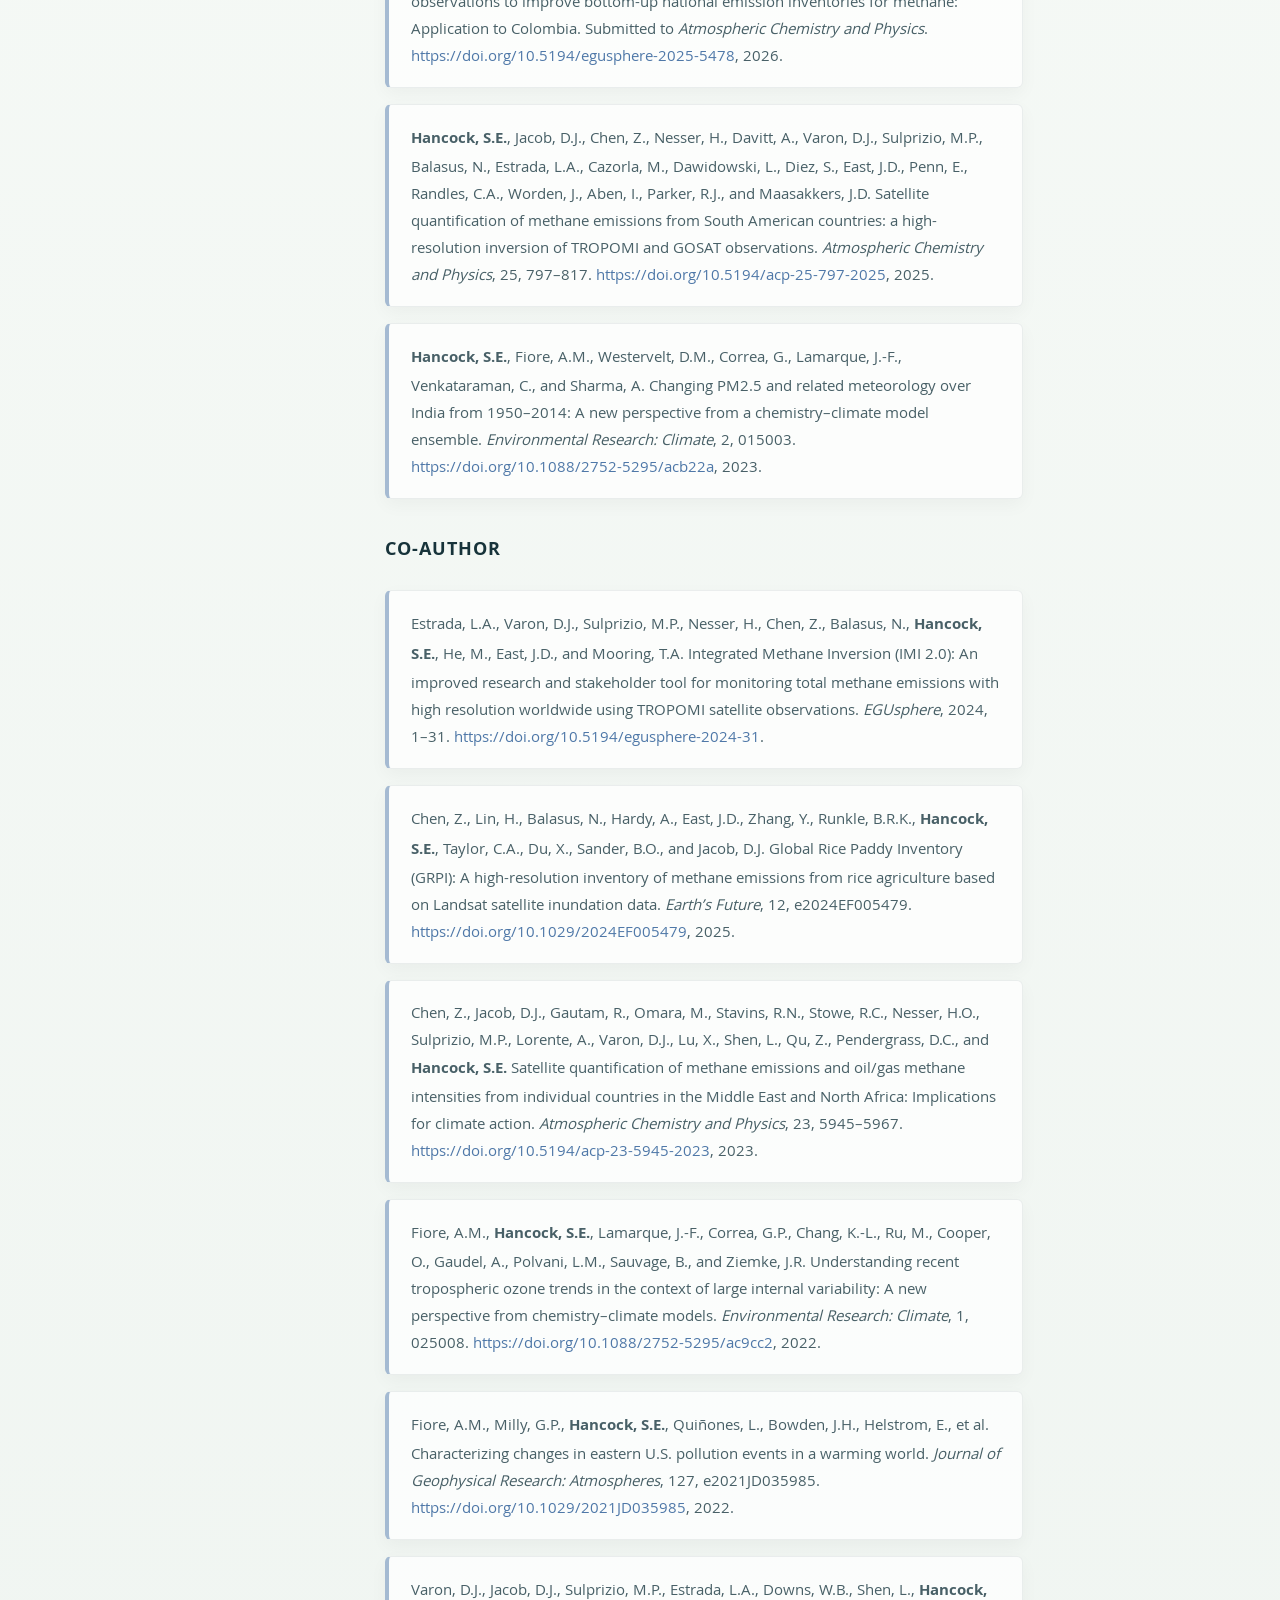
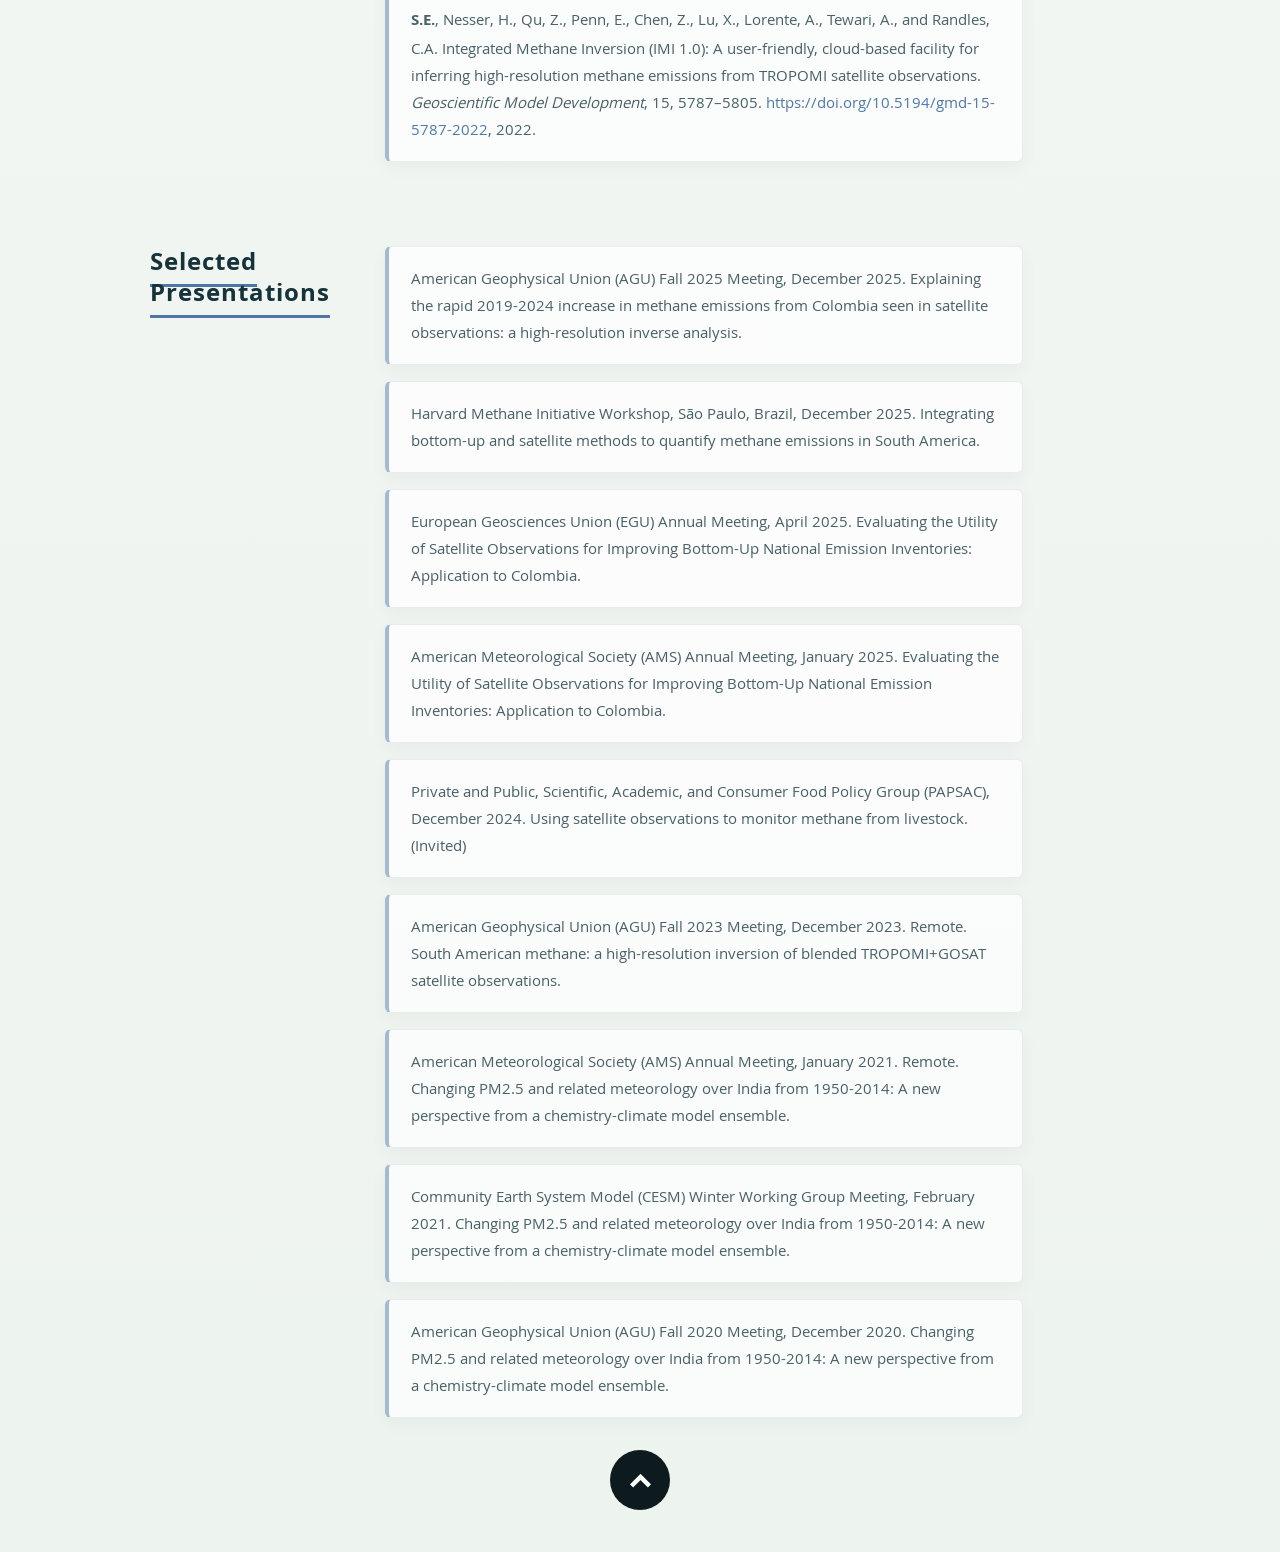
==== commit 101cbd3a: "Refine navigation behavior and presentation labels" ====
--- a/index.html
+++ b/index.html
@@ -212,7 +212,7 @@
 
          <div class="row">
             <div class="three columns header-col">
-               <h1><span>Selected Talks</span></h1>
+               <h1><span>Selected Presentations</span></h1>
             </div>
 
             <div class="nine columns main-col">
--- a/css/layout.css
+++ b/css/layout.css
@@ -503,8 +503,8 @@
    --text-strong: #17333a;
    --text-body: #486067;
    --text-soft: #c8d6d2;
-   --accent: #88c0a8;
-   --accent-strong: #4c8c78;
+   --accent: #8fb5d9;
+   --accent-strong: #4f78a8;
    --line: rgba(23, 51, 58, 0.12);
    --shadow-lg: 0 28px 60px rgba(9, 25, 30, 0.18);
    --shadow-md: 0 16px 36px rgba(9, 25, 30, 0.12);
@@ -514,7 +514,7 @@
 
 body {
    background:
-      radial-gradient(circle at top left, rgba(136, 192, 168, 0.16), transparent 32%),
+      radial-gradient(circle at top left, rgba(143, 181, 217, 0.18), transparent 32%),
       linear-gradient(180deg, #f8fbf8 0%, #edf3ef 100%);
    color: var(--text-body);
 }
@@ -621,6 +621,16 @@
    background: rgba(10, 22, 28, 0.72);
    border: 1px solid rgba(255, 255, 255, 0.14);
    backdrop-filter: none;
+   opacity: 1;
+   visibility: visible;
+   transition: opacity 0.35s ease, transform 0.35s ease, visibility 0.35s ease;
+}
+
+#nav-wrap.is-hidden {
+   opacity: 0;
+   visibility: hidden;
+   transform: translateX(-50%) translateY(-12px);
+   pointer-events: none;
 }
 
 #nav-wrap.opaque {
@@ -646,16 +656,16 @@
 ul#nav li.current a,
 ul#nav li a:hover {
    color: #ffffff;
-   background: rgba(136, 192, 168, 0.22);
-}
-
-#about,
+   background: rgba(143, 181, 217, 0.24);
+}
+
 #publications,
 #presentations {
    background: transparent;
 }
 
 #about {
+   background: #111b27;
    padding: 110px 0 40px;
 }
 
@@ -688,14 +698,14 @@
 
 #about h2 {
    margin-bottom: 22px;
-   color: var(--text-strong);
+   color: #ffffff;
    font: 18px/1.3em 'opensans-bold', sans-serif;
    letter-spacing: 2px;
    text-transform: uppercase;
 }
 
 #about p {
-   color: var(--text-body);
+   color: #b7c5d3;
    font-size: 15px;
    line-height: 30px;
 }
@@ -738,8 +748,8 @@
 #presentations h1 {
    margin-bottom: 18px;
    color: var(--text-strong);
-   font: 16px/1.3em 'opensans-bold', sans-serif;
-   letter-spacing: 2px;
+   font: 24px/1.3em 'opensans-bold', sans-serif;
+   letter-spacing: 1px;
 }
 
 #publications h1 span,
@@ -751,7 +761,9 @@
 #publications h3,
 #presentations h3 {
    color: var(--text-strong);
-   font: 24px/1.3em 'opensans-bold', sans-serif;
+   font: 18px/1.3em 'opensans-bold', sans-serif;
+   text-transform: uppercase;
+   letter-spacing: 1px;
 }
 
 #publications .item,
@@ -763,7 +775,7 @@
 #presentations .item .twelve.columns {
    padding: 18px 22px;
    border: 1px solid rgba(23, 51, 58, 0.08);
-   border-left: 4px solid rgba(76, 140, 120, 0.5);
+   border-left: 4px solid rgba(79, 120, 168, 0.5);
    border-radius: 6px;
    background: rgba(255, 255, 255, 0.72);
    box-shadow: 0 6px 18px rgba(12, 28, 33, 0.04);
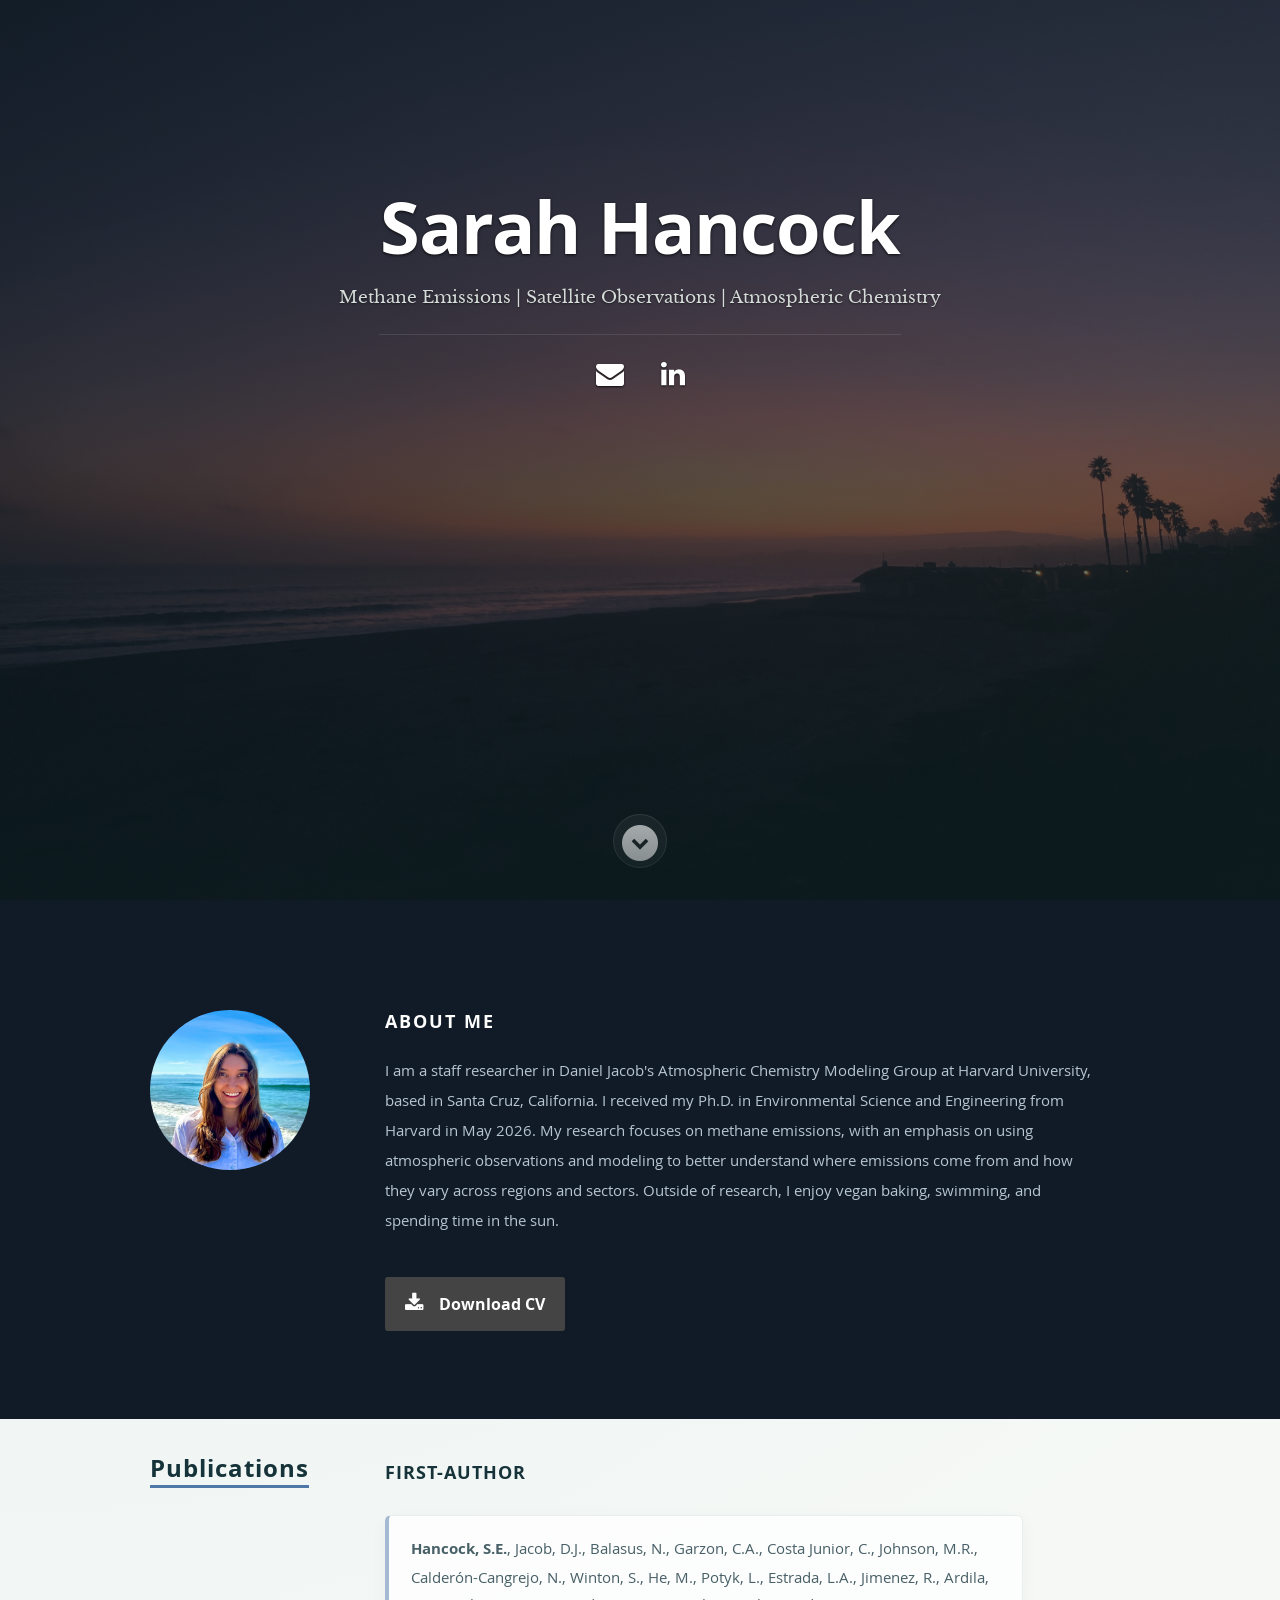
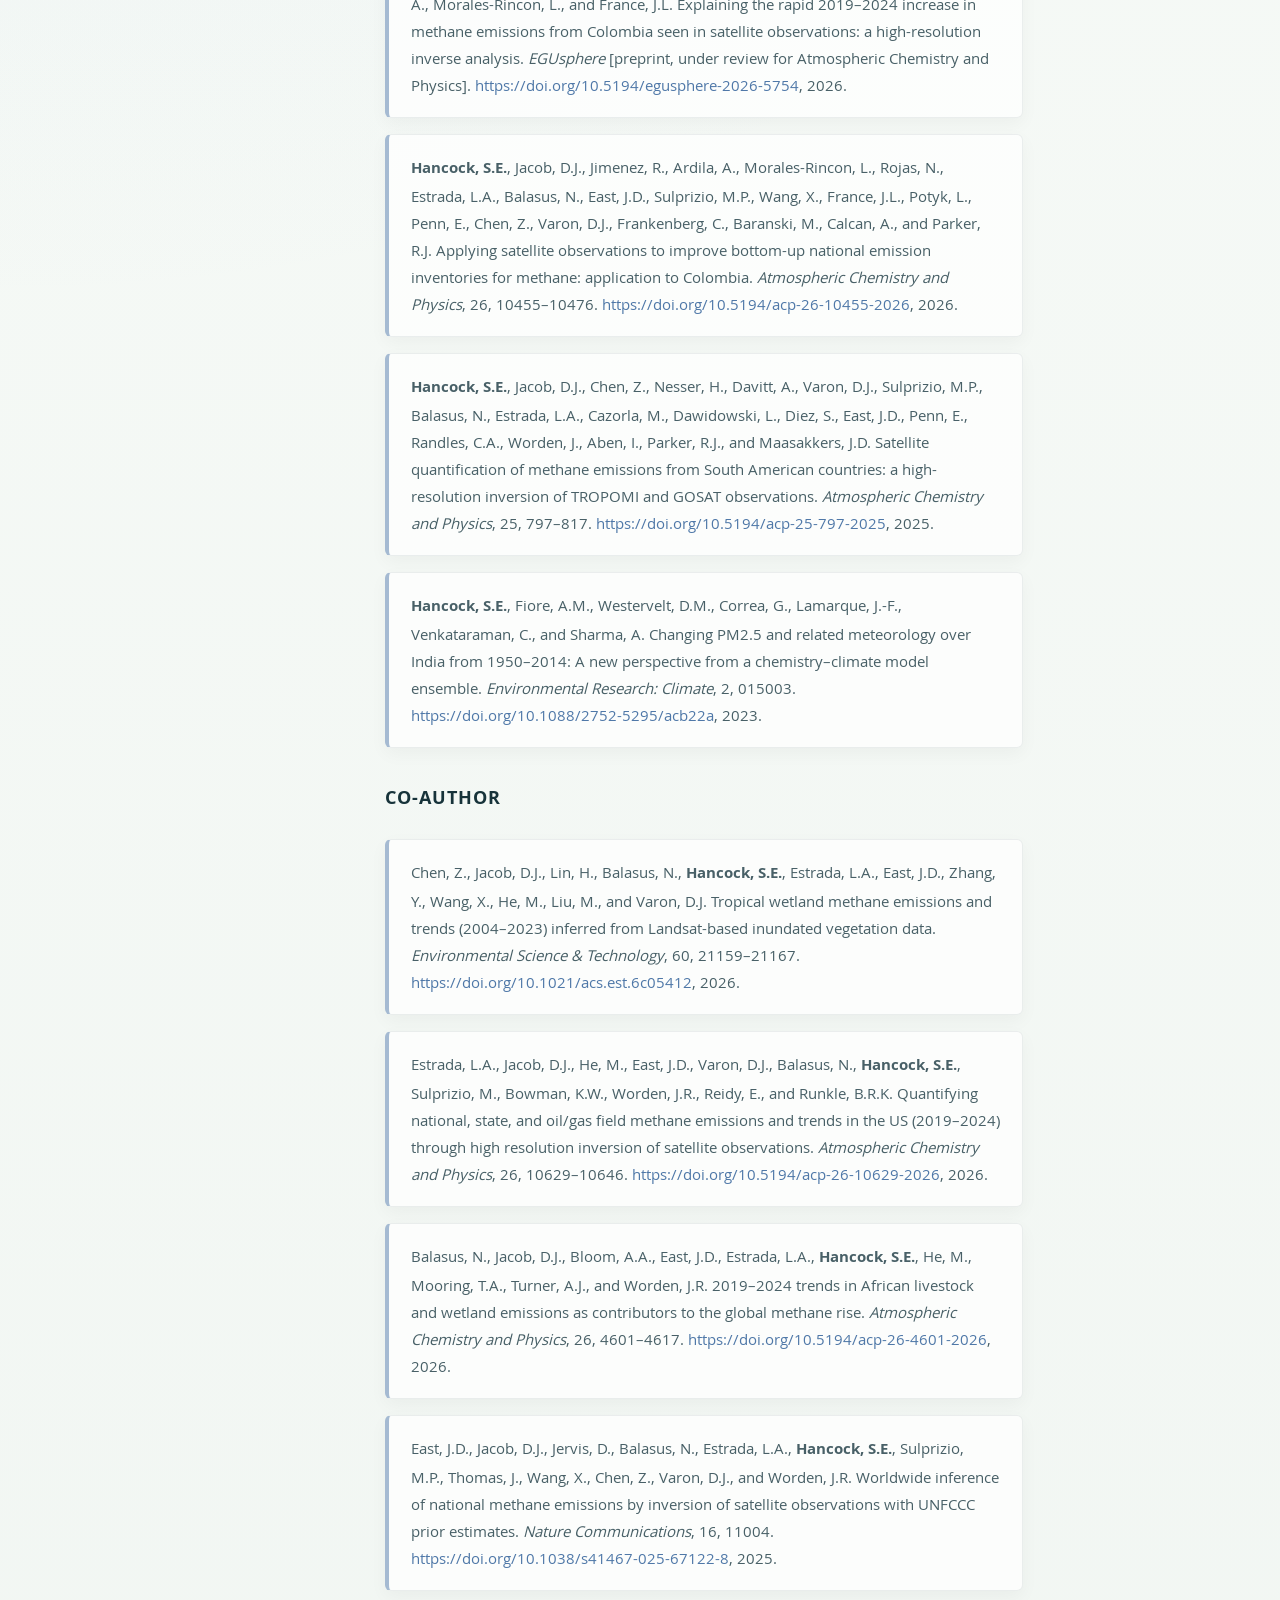
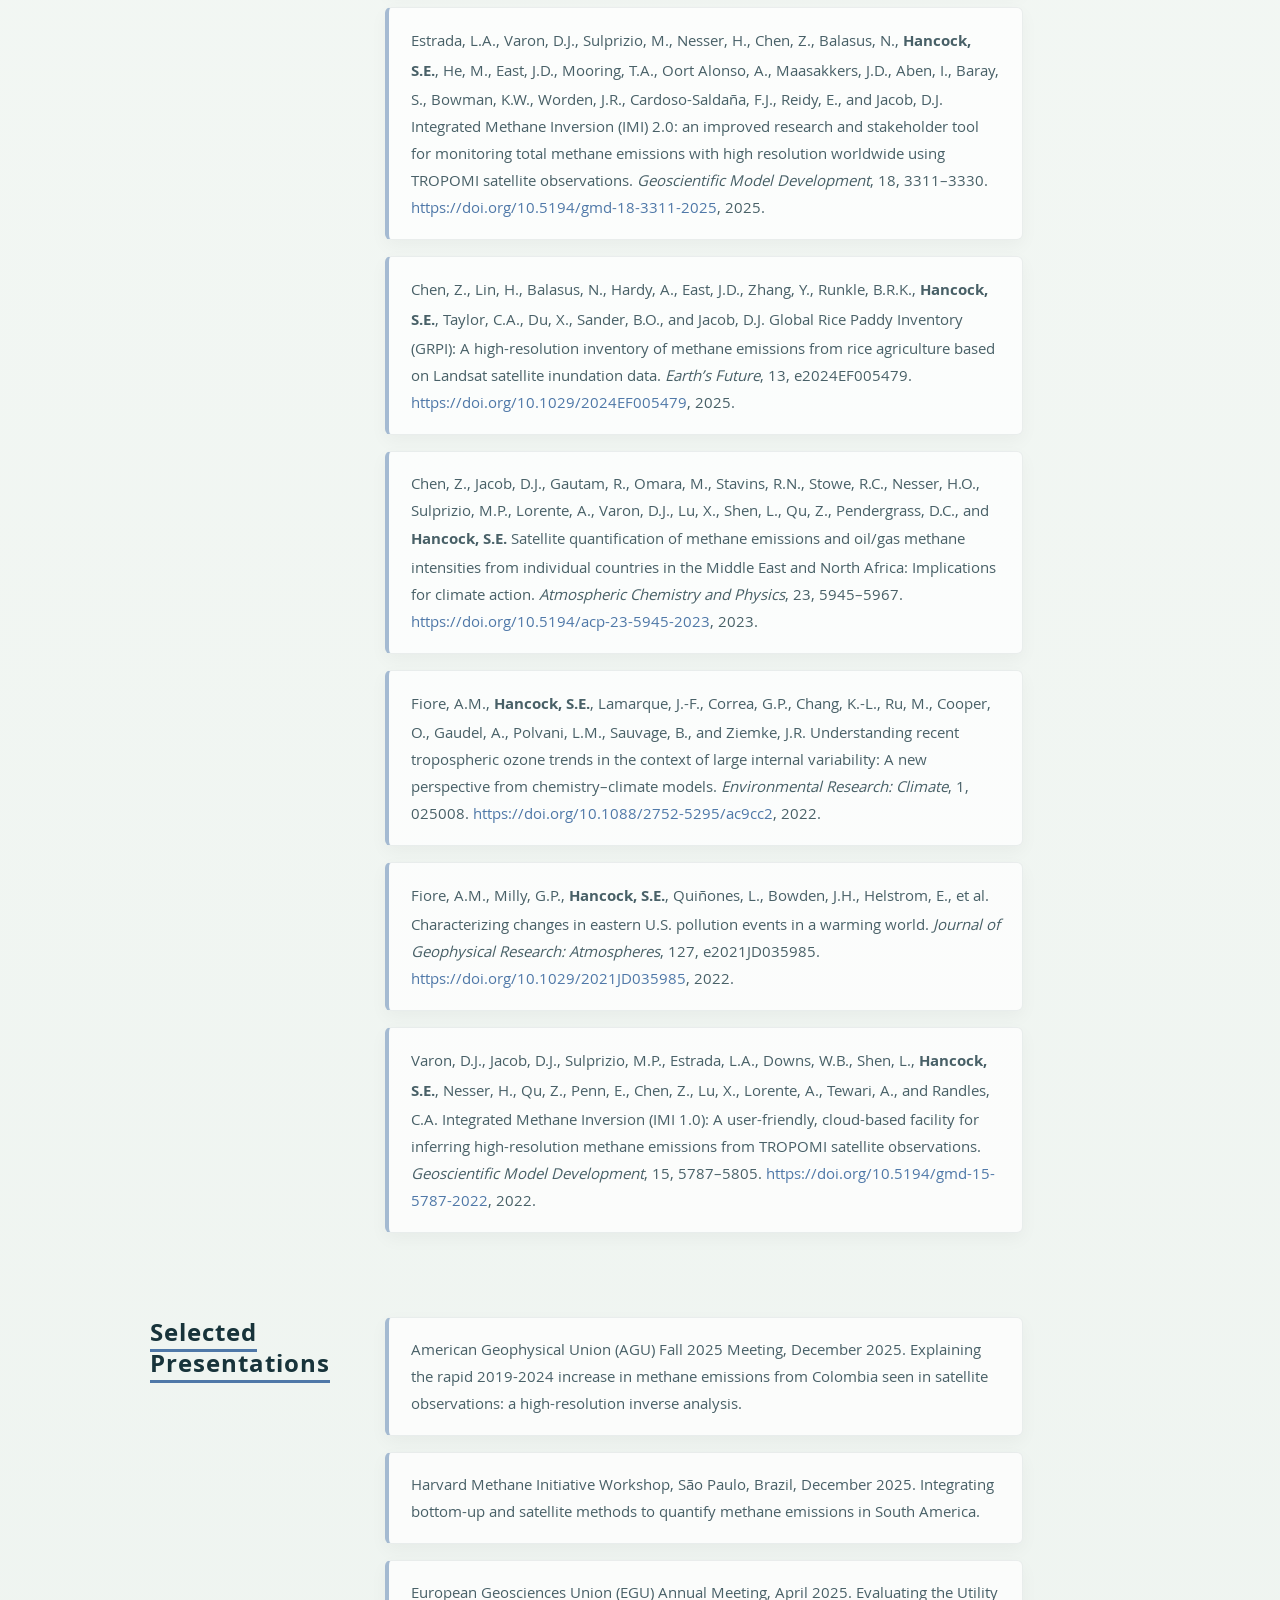
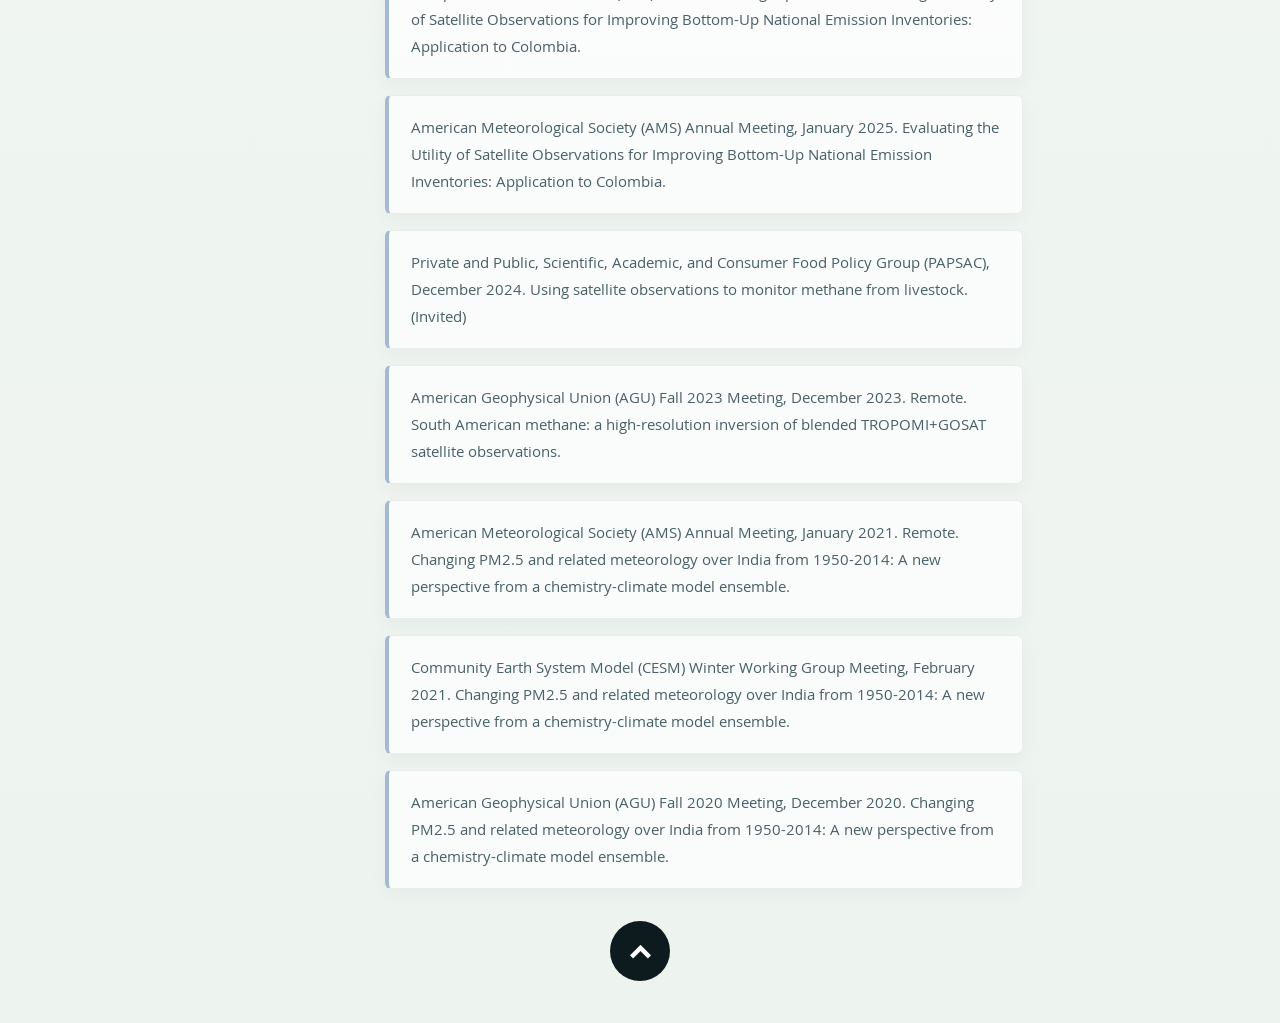
==== commit 5f69811b: "Update research role, publications, and CV for November 2026" ====
--- a/index.html
+++ b/index.html
@@ -8,7 +8,7 @@
    ================================================== -->
    <meta charset="utf-8">
 	<title>Sarah Hancock</title>
-	<meta name="description" content="Sarah Hancock is a Ph.D. candidate at Harvard studying methane emissions, satellite observations, and atmospheric chemistry.">
+	<meta name="description" content="Sarah Hancock is a staff researcher in Harvard's Atmospheric Chemistry Modeling Group, based in Santa Cruz, California, studying methane emissions and satellite observations.">
 	<meta name="author" content="">
 
    <!-- Mobile Specific Metas
@@ -58,7 +58,7 @@
             <h3>Methane Emissions | Satellite Observations | Atmospheric Chemistry</h3>
             <hr />
             <ul class="social">
-               <li><a href="mailto: sarahhancock@g.harvard.edu"><i class="fa fa-envelope"></i></a></li>
+               <li><a href="mailto:sarahhancock@seas.harvard.edu"><i class="fa fa-envelope"></i></a></li>
                <li><a href="https://www.linkedin.com/in/sarah-e-hancock/"><i class="fa fa-linkedin"></i></a></li>
             </ul>
          </div>
@@ -85,7 +85,7 @@
 
             <h2>About Me</h2>
 
-            <p>I am a Ph.D. candidate in Environmental Science and Engineering at Harvard University, advised by Daniel Jacob. My research focuses on methane emissions, with an emphasis on using atmospheric observations and modeling to better understand where emissions come from and how they vary across regions and sectors. Outside of research, I enjoy vegan baking, swimming, and spending time in the sun.</p>
+            <p>I am a staff researcher in Daniel Jacob's Atmospheric Chemistry Modeling Group at Harvard University, based in Santa Cruz, California. I received my Ph.D. in Environmental Science and Engineering from Harvard in May 2026. My research focuses on methane emissions, with an emphasis on using atmospheric observations and modeling to better understand where emissions come from and how they vary across regions and sectors. Outside of research, I enjoy vegan baking, swimming, and spending time in the sun.</p>
 
             <div class="row">
                <div class="columns download">
@@ -114,16 +114,23 @@
 
             <div class="nine columns main-col">
 
-               <div class="row item">
+               <div class="row item publication-group">
                   <div class="twelve columns">
                      <h3>First-Author</h3>
                   </div>
                </div>
 
-               <div class="row item">
-                  <div class="twelve columns">
-                     <p>
-                     <b>Hancock, S.E.</b>, Jacob, D.J., Jimenez, R., Ardila, A., Morales-Rincon, L., Rojas, N., Estrada, L.A., Balasus, N., East, J.D., Sulprizio, M.P., Wang, X., Potyk, L., Chen, Z., Varon, D.J., Frankenberg, C., Baranski, M., and Calcan, A. Applying satellite observations to improve bottom-up national emission inventories for methane: Application to Colombia. Submitted to <i>Atmospheric Chemistry and Physics</i>. <a href="https://doi.org/10.5194/egusphere-2025-5478">https://doi.org/10.5194/egusphere-2025-5478</a>, 2026.
+
+               <div class="row item">
+                  <div class="twelve columns">
+                     <p><b>Hancock, S.E.</b>, Jacob, D.J., Balasus, N., Garzon, C.A., Costa Junior, C., Johnson, M.R., Calderón-Cangrejo, N., Winton, S., He, M., Potyk, L., Estrada, L.A., Jimenez, R., Ardila, A., Morales-Rincon, L., and France, J.L. Explaining the rapid 2019–2024 increase in methane emissions from Colombia seen in satellite observations: a high-resolution inverse analysis. <i>EGUsphere</i> [preprint, under review for Atmospheric Chemistry and Physics]. <a href="https://doi.org/10.5194/egusphere-2026-5754">https://doi.org/10.5194/egusphere-2026-5754</a>, 2026.</p>
+                  </div>
+               </div>
+
+               <div class="row item">
+                  <div class="twelve columns">
+                     <p>
+                     <b>Hancock, S.E.</b>, Jacob, D.J., Jimenez, R., Ardila, A., Morales-Rincon, L., Rojas, N., Estrada, L.A., Balasus, N., East, J.D., Sulprizio, M.P., Wang, X., France, J.L., Potyk, L., Penn, E., Chen, Z., Varon, D.J., Frankenberg, C., Baranski, M., Calcan, A., and Parker, R.J. Applying satellite observations to improve bottom-up national emission inventories for methane: application to Colombia. <i>Atmospheric Chemistry and Physics</i>, 26, 10455–10476. <a href="https://doi.org/10.5194/acp-26-10455-2026">https://doi.org/10.5194/acp-26-10455-2026</a>, 2026.
                      </p>
                   </div>
                </div>
@@ -144,24 +151,49 @@
                   </div>
                </div>
 
-               <div class="row item" style="margin-top:30px;">
+               <div class="row item publication-group" style="margin-top:30px;">
                   <div class="twelve columns">
                      <h3>Co-Author</h3>
                   </div>
                </div>
 
-               <div class="row item">
-                  <div class="twelve columns">
-                     <p>
-                     Estrada, L.A., Varon, D.J., Sulprizio, M.P., Nesser, H., Chen, Z., Balasus, N., <b>Hancock, S.E.</b>, He, M., East, J.D., and Mooring, T.A. Integrated Methane Inversion (IMI 2.0): An improved research and stakeholder tool for monitoring total methane emissions with high resolution worldwide using TROPOMI satellite observations. <i>EGUsphere</i>, 2024, 1–31. <a href="https://doi.org/10.5194/egusphere-2024-31">https://doi.org/10.5194/egusphere-2024-31</a>.
-                     </p>
-                  </div>
-               </div>
-
-               <div class="row item">
-                  <div class="twelve columns">
-                     <p>
-                     Chen, Z., Lin, H., Balasus, N., Hardy, A., East, J.D., Zhang, Y., Runkle, B.R.K., <b>Hancock, S.E.</b>, Taylor, C.A., Du, X., Sander, B.O., and Jacob, D.J. Global Rice Paddy Inventory (GRPI): A high-resolution inventory of methane emissions from rice agriculture based on Landsat satellite inundation data. <i>Earth’s Future</i>, 12, e2024EF005479. <a href="https://doi.org/10.1029/2024EF005479">https://doi.org/10.1029/2024EF005479</a>, 2025.
+
+               <div class="row item">
+                  <div class="twelve columns">
+                     <p>Chen, Z., Jacob, D.J., Lin, H., Balasus, N., <b>Hancock, S.E.</b>, Estrada, L.A., East, J.D., Zhang, Y., Wang, X., He, M., Liu, M., and Varon, D.J. Tropical wetland methane emissions and trends (2004–2023) inferred from Landsat-based inundated vegetation data. <i>Environmental Science &amp; Technology</i>, 60, 21159–21167. <a href="https://doi.org/10.1021/acs.est.6c05412">https://doi.org/10.1021/acs.est.6c05412</a>, 2026.</p>
+                  </div>
+               </div>
+
+               <div class="row item">
+                  <div class="twelve columns">
+                     <p>Estrada, L.A., Jacob, D.J., He, M., East, J.D., Varon, D.J., Balasus, N., <b>Hancock, S.E.</b>, Sulprizio, M., Bowman, K.W., Worden, J.R., Reidy, E., and Runkle, B.R.K. Quantifying national, state, and oil/gas field methane emissions and trends in the US (2019–2024) through high resolution inversion of satellite observations. <i>Atmospheric Chemistry and Physics</i>, 26, 10629–10646. <a href="https://doi.org/10.5194/acp-26-10629-2026">https://doi.org/10.5194/acp-26-10629-2026</a>, 2026.</p>
+                  </div>
+               </div>
+
+               <div class="row item">
+                  <div class="twelve columns">
+                     <p>Balasus, N., Jacob, D.J., Bloom, A.A., East, J.D., Estrada, L.A., <b>Hancock, S.E.</b>, He, M., Mooring, T.A., Turner, A.J., and Worden, J.R. 2019–2024 trends in African livestock and wetland emissions as contributors to the global methane rise. <i>Atmospheric Chemistry and Physics</i>, 26, 4601–4617. <a href="https://doi.org/10.5194/acp-26-4601-2026">https://doi.org/10.5194/acp-26-4601-2026</a>, 2026.</p>
+                  </div>
+               </div>
+
+               <div class="row item">
+                  <div class="twelve columns">
+                     <p>East, J.D., Jacob, D.J., Jervis, D., Balasus, N., Estrada, L.A., <b>Hancock, S.E.</b>, Sulprizio, M.P., Thomas, J., Wang, X., Chen, Z., Varon, D.J., and Worden, J.R. Worldwide inference of national methane emissions by inversion of satellite observations with UNFCCC prior estimates. <i>Nature Communications</i>, 16, 11004. <a href="https://doi.org/10.1038/s41467-025-67122-8">https://doi.org/10.1038/s41467-025-67122-8</a>, 2025.</p>
+                  </div>
+               </div>
+
+               <div class="row item">
+                  <div class="twelve columns">
+                     <p>
+                     Estrada, L.A., Varon, D.J., Sulprizio, M., Nesser, H., Chen, Z., Balasus, N., <b>Hancock, S.E.</b>, He, M., East, J.D., Mooring, T.A., Oort Alonso, A., Maasakkers, J.D., Aben, I., Baray, S., Bowman, K.W., Worden, J.R., Cardoso-Saldaña, F.J., Reidy, E., and Jacob, D.J. Integrated Methane Inversion (IMI) 2.0: an improved research and stakeholder tool for monitoring total methane emissions with high resolution worldwide using TROPOMI satellite observations. <i>Geoscientific Model Development</i>, 18, 3311–3330. <a href="https://doi.org/10.5194/gmd-18-3311-2025">https://doi.org/10.5194/gmd-18-3311-2025</a>, 2025.
+                     </p>
+                  </div>
+               </div>
+
+               <div class="row item">
+                  <div class="twelve columns">
+                     <p>
+                     Chen, Z., Lin, H., Balasus, N., Hardy, A., East, J.D., Zhang, Y., Runkle, B.R.K., <b>Hancock, S.E.</b>, Taylor, C.A., Du, X., Sander, B.O., and Jacob, D.J. Global Rice Paddy Inventory (GRPI): A high-resolution inventory of methane emissions from rice agriculture based on Landsat satellite inundation data. <i>Earth’s Future</i>, 13, e2024EF005479. <a href="https://doi.org/10.1029/2024EF005479">https://doi.org/10.1029/2024EF005479</a>, 2025.
                      </p>
                   </div>
                </div>
--- a/css/layout.css
+++ b/css/layout.css
@@ -746,7 +746,7 @@
 
 #publications h1,
 #presentations h1 {
-   margin-bottom: 18px;
+   margin-bottom: 8px;
    color: var(--text-strong);
    font: 24px/1.3em 'opensans-bold', sans-serif;
    letter-spacing: 1px;
@@ -755,7 +755,7 @@
 #publications h1 span,
 #presentations h1 span {
    border-bottom: 3px solid var(--accent-strong);
-   padding-bottom: 6px;
+   padding-bottom: 0;
 }
 
 #publications h3,
@@ -802,8 +802,7 @@
    color: var(--text-strong);
 }
 
-#publications .item:first-of-type .twelve.columns,
-#publications .item:nth-of-type(5) .twelve.columns {
+#publications .publication-group .twelve.columns {
    background: transparent;
    border: 0;
    border-left: 0;
